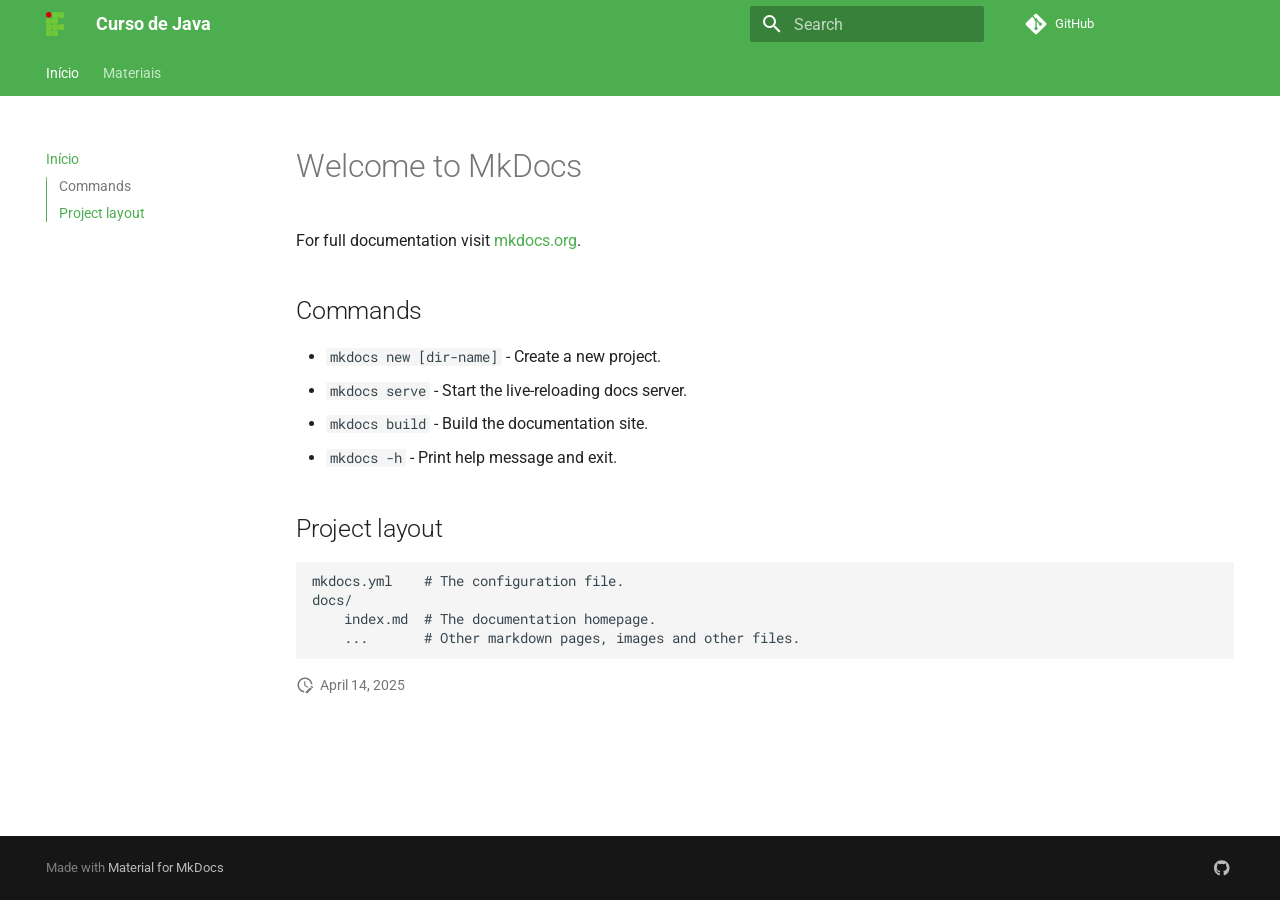
==== index.html @ 20ee9473 "Deployed bd4372f with MkDocs version: 1.6.1" ====
<!doctype html>
<html lang="en" class="no-js">
  <head>
    
      <meta charset="utf-8">
      <meta name="viewport" content="width=device-width,initial-scale=1">
      
        <meta name="description" content="Site da disciplina">
      
      
      
        <link rel="canonical" href="https://lrlucena.github.io/aulas-java/">
      
      
      
      
      <link rel="icon" href="assets/images/favicon.png">
      <meta name="generator" content="mkdocs-1.6.1, mkdocs-material-9.6.11">
    
    
      
        <title>Curso de Java</title>
      
    
    
      <link rel="stylesheet" href="assets/stylesheets/main.4af4bdda.min.css">
      
        
        <link rel="stylesheet" href="assets/stylesheets/palette.06af60db.min.css">
      
      


    
    
      
    
    
      
        
        
        <link rel="preconnect" href="https://fonts.gstatic.com" crossorigin>
        <link rel="stylesheet" href="https://fonts.googleapis.com/css?family=Roboto:300,300i,400,400i,700,700i%7CRoboto+Mono:400,400i,700,700i&display=fallback">
        <style>:root{--md-text-font:"Roboto";--md-code-font:"Roboto Mono"}</style>
      
    
    
      <link rel="stylesheet" href="stylesheets/extra.css">
    
    <script>__md_scope=new URL(".",location),__md_hash=e=>[...e].reduce(((e,_)=>(e<<5)-e+_.charCodeAt(0)),0),__md_get=(e,_=localStorage,t=__md_scope)=>JSON.parse(_.getItem(t.pathname+"."+e)),__md_set=(e,_,t=localStorage,a=__md_scope)=>{try{t.setItem(a.pathname+"."+e,JSON.stringify(_))}catch(e){}}</script>
    
      

    
    
    
  </head>
  
  
    
    
    
    
    
    <body dir="ltr" data-md-color-scheme="default" data-md-color-primary="green" data-md-color-accent="yellow">
  
    
    <input class="md-toggle" data-md-toggle="drawer" type="checkbox" id="__drawer" autocomplete="off">
    <input class="md-toggle" data-md-toggle="search" type="checkbox" id="__search" autocomplete="off">
    <label class="md-overlay" for="__drawer"></label>
    <div data-md-component="skip">
      
        
        <a href="#welcome-to-mkdocs" class="md-skip">
          Skip to content
        </a>
      
    </div>
    <div data-md-component="announce">
      
    </div>
    
    
      

<header class="md-header" data-md-component="header">
  <nav class="md-header__inner md-grid" aria-label="Header">
    <a href="." title="Curso de Java" class="md-header__button md-logo" aria-label="Curso de Java" data-md-component="logo">
      
  <img src="assets/images/logo-ifrn.png" alt="logo">

    </a>
    <label class="md-header__button md-icon" for="__drawer">
      
      <svg xmlns="http://www.w3.org/2000/svg" viewBox="0 0 24 24"><path d="M3 6h18v2H3zm0 5h18v2H3zm0 5h18v2H3z"/></svg>
    </label>
    <div class="md-header__title" data-md-component="header-title">
      <div class="md-header__ellipsis">
        <div class="md-header__topic">
          <span class="md-ellipsis">
            Curso de Java
          </span>
        </div>
        <div class="md-header__topic" data-md-component="header-topic">
          <span class="md-ellipsis">
            
              Início
            
          </span>
        </div>
      </div>
    </div>
    
      
    
    
    
    
      
      
        <label class="md-header__button md-icon" for="__search">
          
          <svg xmlns="http://www.w3.org/2000/svg" viewBox="0 0 24 24"><path d="M9.5 3A6.5 6.5 0 0 1 16 9.5c0 1.61-.59 3.09-1.56 4.23l.27.27h.79l5 5-1.5 1.5-5-5v-.79l-.27-.27A6.52 6.52 0 0 1 9.5 16 6.5 6.5 0 0 1 3 9.5 6.5 6.5 0 0 1 9.5 3m0 2C7 5 5 7 5 9.5S7 14 9.5 14 14 12 14 9.5 12 5 9.5 5"/></svg>
        </label>
        <div class="md-search" data-md-component="search" role="dialog">
  <label class="md-search__overlay" for="__search"></label>
  <div class="md-search__inner" role="search">
    <form class="md-search__form" name="search">
      <input type="text" class="md-search__input" name="query" aria-label="Search" placeholder="Search" autocapitalize="off" autocorrect="off" autocomplete="off" spellcheck="false" data-md-component="search-query" required>
      <label class="md-search__icon md-icon" for="__search">
        
        <svg xmlns="http://www.w3.org/2000/svg" viewBox="0 0 24 24"><path d="M9.5 3A6.5 6.5 0 0 1 16 9.5c0 1.61-.59 3.09-1.56 4.23l.27.27h.79l5 5-1.5 1.5-5-5v-.79l-.27-.27A6.52 6.52 0 0 1 9.5 16 6.5 6.5 0 0 1 3 9.5 6.5 6.5 0 0 1 9.5 3m0 2C7 5 5 7 5 9.5S7 14 9.5 14 14 12 14 9.5 12 5 9.5 5"/></svg>
        
        <svg xmlns="http://www.w3.org/2000/svg" viewBox="0 0 24 24"><path d="M20 11v2H8l5.5 5.5-1.42 1.42L4.16 12l7.92-7.92L13.5 5.5 8 11z"/></svg>
      </label>
      <nav class="md-search__options" aria-label="Search">
        
        <button type="reset" class="md-search__icon md-icon" title="Clear" aria-label="Clear" tabindex="-1">
          
          <svg xmlns="http://www.w3.org/2000/svg" viewBox="0 0 24 24"><path d="M19 6.41 17.59 5 12 10.59 6.41 5 5 6.41 10.59 12 5 17.59 6.41 19 12 13.41 17.59 19 19 17.59 13.41 12z"/></svg>
        </button>
      </nav>
      
    </form>
    <div class="md-search__output">
      <div class="md-search__scrollwrap" tabindex="0" data-md-scrollfix>
        <div class="md-search-result" data-md-component="search-result">
          <div class="md-search-result__meta">
            Initializing search
          </div>
          <ol class="md-search-result__list" role="presentation"></ol>
        </div>
      </div>
    </div>
  </div>
</div>
      
    
    
      <div class="md-header__source">
        <a href="https://github.com/lrlucena/aulas-java" title="Go to repository" class="md-source" data-md-component="source">
  <div class="md-source__icon md-icon">
    
    <svg xmlns="http://www.w3.org/2000/svg" viewBox="0 0 448 512"><!--! Font Awesome Free 6.7.2 by @fontawesome - https://fontawesome.com License - https://fontawesome.com/license/free (Icons: CC BY 4.0, Fonts: SIL OFL 1.1, Code: MIT License) Copyright 2024 Fonticons, Inc.--><path d="M439.55 236.05 244 40.45a28.87 28.87 0 0 0-40.81 0l-40.66 40.63 51.52 51.52c27.06-9.14 52.68 16.77 43.39 43.68l49.66 49.66c34.23-11.8 61.18 31 35.47 56.69-26.49 26.49-70.21-2.87-56-37.34L240.22 199v121.85c25.3 12.54 22.26 41.85 9.08 55a34.34 34.34 0 0 1-48.55 0c-17.57-17.6-11.07-46.91 11.25-56v-123c-20.8-8.51-24.6-30.74-18.64-45L142.57 101 8.45 235.14a28.86 28.86 0 0 0 0 40.81l195.61 195.6a28.86 28.86 0 0 0 40.8 0l194.69-194.69a28.86 28.86 0 0 0 0-40.81"/></svg>
  </div>
  <div class="md-source__repository">
    GitHub
  </div>
</a>
      </div>
    
  </nav>
  
</header>
    
    <div class="md-container" data-md-component="container">
      
      
        
          
            
<nav class="md-tabs" aria-label="Tabs" data-md-component="tabs">
  <div class="md-grid">
    <ul class="md-tabs__list">
      
        
  
  
  
    
  
  
    <li class="md-tabs__item md-tabs__item--active">
      <a href="." class="md-tabs__link">
        
  
  
    
  
  Início

      </a>
    </li>
  

      
        
  
  
  
  
    
    
      <li class="md-tabs__item">
        <a href="materiais/aulas.md" class="md-tabs__link">
          
  
  
    
  
  Materiais

        </a>
      </li>
    
  

      
    </ul>
  </div>
</nav>
          
        
      
      <main class="md-main" data-md-component="main">
        <div class="md-main__inner md-grid">
          
            
              
              <div class="md-sidebar md-sidebar--primary" data-md-component="sidebar" data-md-type="navigation" >
                <div class="md-sidebar__scrollwrap">
                  <div class="md-sidebar__inner">
                    


  


  

<nav class="md-nav md-nav--primary md-nav--lifted md-nav--integrated" aria-label="Navigation" data-md-level="0">
  <label class="md-nav__title" for="__drawer">
    <a href="." title="Curso de Java" class="md-nav__button md-logo" aria-label="Curso de Java" data-md-component="logo">
      
  <img src="assets/images/logo-ifrn.png" alt="logo">

    </a>
    Curso de Java
  </label>
  
    <div class="md-nav__source">
      <a href="https://github.com/lrlucena/aulas-java" title="Go to repository" class="md-source" data-md-component="source">
  <div class="md-source__icon md-icon">
    
    <svg xmlns="http://www.w3.org/2000/svg" viewBox="0 0 448 512"><!--! Font Awesome Free 6.7.2 by @fontawesome - https://fontawesome.com License - https://fontawesome.com/license/free (Icons: CC BY 4.0, Fonts: SIL OFL 1.1, Code: MIT License) Copyright 2024 Fonticons, Inc.--><path d="M439.55 236.05 244 40.45a28.87 28.87 0 0 0-40.81 0l-40.66 40.63 51.52 51.52c27.06-9.14 52.68 16.77 43.39 43.68l49.66 49.66c34.23-11.8 61.18 31 35.47 56.69-26.49 26.49-70.21-2.87-56-37.34L240.22 199v121.85c25.3 12.54 22.26 41.85 9.08 55a34.34 34.34 0 0 1-48.55 0c-17.57-17.6-11.07-46.91 11.25-56v-123c-20.8-8.51-24.6-30.74-18.64-45L142.57 101 8.45 235.14a28.86 28.86 0 0 0 0 40.81l195.61 195.6a28.86 28.86 0 0 0 40.8 0l194.69-194.69a28.86 28.86 0 0 0 0-40.81"/></svg>
  </div>
  <div class="md-source__repository">
    GitHub
  </div>
</a>
    </div>
  
  <ul class="md-nav__list" data-md-scrollfix>
    
      
      
  
  
    
  
  
  
    <li class="md-nav__item md-nav__item--active">
      
      <input class="md-nav__toggle md-toggle" type="checkbox" id="__toc">
      
      
        
      
      
        <label class="md-nav__link md-nav__link--active" for="__toc">
          
  
  
  <span class="md-ellipsis">
    Início
    
  </span>
  

          <span class="md-nav__icon md-icon"></span>
        </label>
      
      <a href="." class="md-nav__link md-nav__link--active">
        
  
  
  <span class="md-ellipsis">
    Início
    
  </span>
  

      </a>
      
        

<nav class="md-nav md-nav--secondary" aria-label="Table of contents">
  
  
  
    
  
  
    <label class="md-nav__title" for="__toc">
      <span class="md-nav__icon md-icon"></span>
      Table of contents
    </label>
    <ul class="md-nav__list" data-md-component="toc" data-md-scrollfix>
      
        <li class="md-nav__item">
  <a href="#commands" class="md-nav__link">
    <span class="md-ellipsis">
      Commands
    </span>
  </a>
  
</li>
      
        <li class="md-nav__item">
  <a href="#project-layout" class="md-nav__link">
    <span class="md-ellipsis">
      Project layout
    </span>
  </a>
  
</li>
      
    </ul>
  
</nav>
      
    </li>
  

    
      
      
  
  
  
  
    
    
      
        
      
        
      
    
    
    
      
      
    
    
    <li class="md-nav__item md-nav__item--nested">
      
        
        
        <input class="md-nav__toggle md-toggle " type="checkbox" id="__nav_2" >
        
          
          <label class="md-nav__link" for="__nav_2" id="__nav_2_label" tabindex="0">
            
  
  
  <span class="md-ellipsis">
    Materiais
    
  </span>
  

            <span class="md-nav__icon md-icon"></span>
          </label>
        
        <nav class="md-nav" data-md-level="1" aria-labelledby="__nav_2_label" aria-expanded="false">
          <label class="md-nav__title" for="__nav_2">
            <span class="md-nav__icon md-icon"></span>
            Materiais
          </label>
          <ul class="md-nav__list" data-md-scrollfix>
            
              
                
  
  
  
  
    <li class="md-nav__item">
      <a href="materiais/aulas.md" class="md-nav__link">
        
  
  
  <span class="md-ellipsis">
    Aulas
    
  </span>
  

      </a>
    </li>
  

              
            
              
                
  
  
  
  
    <li class="md-nav__item">
      <a href="materiais/exercicios.md" class="md-nav__link">
        
  
  
  <span class="md-ellipsis">
    Exercícios
    
  </span>
  

      </a>
    </li>
  

              
            
          </ul>
        </nav>
      
    </li>
  

    
  </ul>
</nav>
                  </div>
                </div>
              </div>
            
            
          
          
            <div class="md-content" data-md-component="content">
              <article class="md-content__inner md-typeset">
                
                  


  
  


<h1 id="welcome-to-mkdocs">Welcome to MkDocs<a class="headerlink" href="#welcome-to-mkdocs" title="Permanent link">&para;</a></h1>
<p>For full documentation visit <a href="https://www.mkdocs.org">mkdocs.org</a>.</p>
<h2 id="commands">Commands<a class="headerlink" href="#commands" title="Permanent link">&para;</a></h2>
<ul>
<li><code>mkdocs new [dir-name]</code> - Create a new project.</li>
<li><code>mkdocs serve</code> - Start the live-reloading docs server.</li>
<li><code>mkdocs build</code> - Build the documentation site.</li>
<li><code>mkdocs -h</code> - Print help message and exit.</li>
</ul>
<h2 id="project-layout">Project layout<a class="headerlink" href="#project-layout" title="Permanent link">&para;</a></h2>
<div class="highlight"><pre><span></span><code>mkdocs.yml    # The configuration file.
docs/
    index.md  # The documentation homepage.
    ...       # Other markdown pages, images and other files.
</code></pre></div>







  
    
  
  


  <aside class="md-source-file">
    
      
  <span class="md-source-file__fact">
    <span class="md-icon" title="Last update">
      <svg xmlns="http://www.w3.org/2000/svg" viewBox="0 0 24 24"><path d="M21 13.1c-.1 0-.3.1-.4.2l-1 1 2.1 2.1 1-1c.2-.2.2-.6 0-.8l-1.3-1.3c-.1-.1-.2-.2-.4-.2m-1.9 1.8-6.1 6V23h2.1l6.1-6.1zM12.5 7v5.2l4 2.4-1 1L11 13V7zM11 21.9c-5.1-.5-9-4.8-9-9.9C2 6.5 6.5 2 12 2c5.3 0 9.6 4.1 10 9.3-.3-.1-.6-.2-1-.2s-.7.1-1 .2C19.6 7.2 16.2 4 12 4c-4.4 0-8 3.6-8 8 0 4.1 3.1 7.5 7.1 7.9l-.1.2z"/></svg>
    </span>
    <span class="git-revision-date-localized-plugin git-revision-date-localized-plugin-date" title="April 14, 2025 14:37:29">April 14, 2025</span>
  </span>

    
    
    
    
  </aside>





                
              </article>
            </div>
          
          
<script>var target=document.getElementById(location.hash.slice(1));target&&target.name&&(target.checked=target.name.startsWith("__tabbed_"))</script>
        </div>
        
          <button type="button" class="md-top md-icon" data-md-component="top" hidden>
  
  <svg xmlns="http://www.w3.org/2000/svg" viewBox="0 0 24 24"><path d="M13 20h-2V8l-5.5 5.5-1.42-1.42L12 4.16l7.92 7.92-1.42 1.42L13 8z"/></svg>
  Back to top
</button>
        
      </main>
      
        <footer class="md-footer">
  
  <div class="md-footer-meta md-typeset">
    <div class="md-footer-meta__inner md-grid">
      <div class="md-copyright">
  
  
    Made with
    <a href="https://squidfunk.github.io/mkdocs-material/" target="_blank" rel="noopener">
      Material for MkDocs
    </a>
  
</div>
      
        <div class="md-social">
  
    
    
    
    
      
      
    
    <a href="https://github.com/ifrn" target="_blank" rel="noopener" title="github.com" class="md-social__link">
      <svg xmlns="http://www.w3.org/2000/svg" viewBox="0 0 496 512"><!--! Font Awesome Free 6.7.2 by @fontawesome - https://fontawesome.com License - https://fontawesome.com/license/free (Icons: CC BY 4.0, Fonts: SIL OFL 1.1, Code: MIT License) Copyright 2024 Fonticons, Inc.--><path d="M165.9 397.4c0 2-2.3 3.6-5.2 3.6-3.3.3-5.6-1.3-5.6-3.6 0-2 2.3-3.6 5.2-3.6 3-.3 5.6 1.3 5.6 3.6m-31.1-4.5c-.7 2 1.3 4.3 4.3 4.9 2.6 1 5.6 0 6.2-2s-1.3-4.3-4.3-5.2c-2.6-.7-5.5.3-6.2 2.3m44.2-1.7c-2.9.7-4.9 2.6-4.6 4.9.3 2 2.9 3.3 5.9 2.6 2.9-.7 4.9-2.6 4.6-4.6-.3-1.9-3-3.2-5.9-2.9M244.8 8C106.1 8 0 113.3 0 252c0 110.9 69.8 205.8 169.5 239.2 12.8 2.3 17.3-5.6 17.3-12.1 0-6.2-.3-40.4-.3-61.4 0 0-70 15-84.7-29.8 0 0-11.4-29.1-27.8-36.6 0 0-22.9-15.7 1.6-15.4 0 0 24.9 2 38.6 25.8 21.9 38.6 58.6 27.5 72.9 20.9 2.3-16 8.8-27.1 16-33.7-55.9-6.2-112.3-14.3-112.3-110.5 0-27.5 7.6-41.3 23.6-58.9-2.6-6.5-11.1-33.3 2.6-67.9 20.9-6.5 69 27 69 27 20-5.6 41.5-8.5 62.8-8.5s42.8 2.9 62.8 8.5c0 0 48.1-33.6 69-27 13.7 34.7 5.2 61.4 2.6 67.9 16 17.7 25.8 31.5 25.8 58.9 0 96.5-58.9 104.2-114.8 110.5 9.2 7.9 17 22.9 17 46.4 0 33.7-.3 75.4-.3 83.6 0 6.5 4.6 14.4 17.3 12.1C428.2 457.8 496 362.9 496 252 496 113.3 383.5 8 244.8 8M97.2 352.9c-1.3 1-1 3.3.7 5.2 1.6 1.6 3.9 2.3 5.2 1 1.3-1 1-3.3-.7-5.2-1.6-1.6-3.9-2.3-5.2-1m-10.8-8.1c-.7 1.3.3 2.9 2.3 3.9 1.6 1 3.6.7 4.3-.7.7-1.3-.3-2.9-2.3-3.9-2-.6-3.6-.3-4.3.7m32.4 35.6c-1.6 1.3-1 4.3 1.3 6.2 2.3 2.3 5.2 2.6 6.5 1 1.3-1.3.7-4.3-1.3-6.2-2.2-2.3-5.2-2.6-6.5-1m-11.4-14.7c-1.6 1-1.6 3.6 0 5.9s4.3 3.3 5.6 2.3c1.6-1.3 1.6-3.9 0-6.2-1.4-2.3-4-3.3-5.6-2"/></svg>
    </a>
  
</div>
      
    </div>
  </div>
</footer>
      
    </div>
    <div class="md-dialog" data-md-component="dialog">
      <div class="md-dialog__inner md-typeset"></div>
    </div>
    
    
    
      
      <script id="__config" type="application/json">{"base": ".", "features": ["navigation.tabs", "navigation.indexes", "toc.integrate", "navigation.top"], "search": "assets/javascripts/workers/search.f8cc74c7.min.js", "tags": null, "translations": {"clipboard.copied": "Copied to clipboard", "clipboard.copy": "Copy to clipboard", "search.result.more.one": "1 more on this page", "search.result.more.other": "# more on this page", "search.result.none": "No matching documents", "search.result.one": "1 matching document", "search.result.other": "# matching documents", "search.result.placeholder": "Type to start searching", "search.result.term.missing": "Missing", "select.version": "Select version"}, "version": null}</script>
    
    
      <script src="assets/javascripts/bundle.c8b220af.min.js"></script>
      
    
  </body>
</html>
---- assets/stylesheets/main.4af4bdda.min.css ----
@charset "UTF-8";html{-webkit-text-size-adjust:none;-moz-text-size-adjust:none;text-size-adjust:none;box-sizing:border-box}*,:after,:before{box-sizing:inherit}@media (prefers-reduced-motion){*,:after,:before{transition:none!important}}body{margin:0}a,button,input,label{-webkit-tap-highlight-color:transparent}a{color:inherit;text-decoration:none}hr{border:0;box-sizing:initial;display:block;height:.05rem;overflow:visible;padding:0}small{font-size:80%}sub,sup{line-height:1em}img{border-style:none}table{border-collapse:initial;border-spacing:0}td,th{font-weight:400;vertical-align:top}button{background:#0000;border:0;font-family:inherit;font-size:inherit;margin:0;padding:0}input{border:0;outline:none}:root{--md-primary-fg-color:#4051b5;--md-primary-fg-color--light:#5d6cc0;--md-primary-fg-color--dark:#303fa1;--md-primary-bg-color:#fff;--md-primary-bg-color--light:#ffffffb3;--md-accent-fg-color:#526cfe;--md-accent-fg-color--transparent:#526cfe1a;--md-accent-bg-color:#fff;--md-accent-bg-color--light:#ffffffb3}[data-md-color-scheme=default]{color-scheme:light}[data-md-color-scheme=default] img[src$="#gh-dark-mode-only"],[data-md-color-scheme=default] img[src$="#only-dark"]{display:none}:root,[data-md-color-scheme=default]{--md-hue:225deg;--md-default-fg-color:#000000de;--md-default-fg-color--light:#0000008a;--md-default-fg-color--lighter:#00000052;--md-default-fg-color--lightest:#00000012;--md-default-bg-color:#fff;--md-default-bg-color--light:#ffffffb3;--md-default-bg-color--lighter:#ffffff4d;--md-default-bg-color--lightest:#ffffff1f;--md-code-fg-color:#36464e;--md-code-bg-color:#f5f5f5;--md-code-hl-color:#4287ff;--md-code-hl-color--light:#4287ff1a;--md-code-hl-number-color:#d52a2a;--md-code-hl-special-color:#db1457;--md-code-hl-function-color:#a846b9;--md-code-hl-constant-color:#6e59d9;--md-code-hl-keyword-color:#3f6ec6;--md-code-hl-string-color:#1c7d4d;--md-code-hl-name-color:var(--md-code-fg-color);--md-code-hl-operator-color:var(--md-default-fg-color--light);--md-code-hl-punctuation-color:var(--md-default-fg-color--light);--md-code-hl-comment-color:var(--md-default-fg-color--light);--md-code-hl-generic-color:var(--md-default-fg-color--light);--md-code-hl-variable-color:var(--md-default-fg-color--light);--md-typeset-color:var(--md-default-fg-color);--md-typeset-a-color:var(--md-primary-fg-color);--md-typeset-del-color:#f5503d26;--md-typeset-ins-color:#0bd57026;--md-typeset-kbd-color:#fafafa;--md-typeset-kbd-accent-color:#fff;--md-typeset-kbd-border-color:#b8b8b8;--md-typeset-mark-color:#ffff0080;--md-typeset-table-color:#0000001f;--md-typeset-table-color--light:rgba(0,0,0,.035);--md-admonition-fg-color:var(--md-default-fg-color);--md-admonition-bg-color:var(--md-default-bg-color);--md-warning-fg-color:#000000de;--md-warning-bg-color:#ff9;--md-footer-fg-color:#fff;--md-footer-fg-color--light:#ffffffb3;--md-footer-fg-color--lighter:#ffffff73;--md-footer-bg-color:#000000de;--md-footer-bg-color--dark:#00000052;--md-shadow-z1:0 0.2rem 0.5rem #0000000d,0 0 0.05rem #0000001a;--md-shadow-z2:0 0.2rem 0.5rem #0000001a,0 0 0.05rem #00000040;--md-shadow-z3:0 0.2rem 0.5rem #0003,0 0 0.05rem #00000059}.md-icon svg{fill:currentcolor;display:block;height:1.2rem;width:1.2rem}body{-webkit-font-smoothing:antialiased;-moz-osx-font-smoothing:grayscale;--md-text-font-family:var(--md-text-font,_),-apple-system,BlinkMacSystemFont,Helvetica,Arial,sans-serif;--md-code-font-family:var(--md-code-font,_),SFMono-Regular,Consolas,Menlo,monospace}aside,body,input{font-feature-settings:"kern","liga";color:var(--md-typeset-color);font-family:var(--md-text-font-family)}code,kbd,pre{font-feature-settings:"kern";font-family:var(--md-code-font-family)}:root{--md-typeset-table-sort-icon:url('data:image/svg+xml;charset=utf-8,<svg xmlns="http://www.w3.org/2000/svg" viewBox="0 0 24 24"><path d="m18 21-4-4h3V7h-3l4-4 4 4h-3v10h3M2 19v-2h10v2M2 13v-2h7v2M2 7V5h4v2z"/></svg>');--md-typeset-table-sort-icon--asc:url('data:image/svg+xml;charset=utf-8,<svg xmlns="http://www.w3.org/2000/svg" viewBox="0 0 24 24"><path d="M19 17h3l-4 4-4-4h3V3h2M2 17h10v2H2M6 5v2H2V5m0 6h7v2H2z"/></svg>');--md-typeset-table-sort-icon--desc:url('data:image/svg+xml;charset=utf-8,<svg xmlns="http://www.w3.org/2000/svg" viewBox="0 0 24 24"><path d="M19 7h3l-4-4-4 4h3v14h2M2 17h10v2H2M6 5v2H2V5m0 6h7v2H2z"/></svg>')}.md-typeset{-webkit-print-color-adjust:exact;color-adjust:exact;font-size:.8rem;line-height:1.6;overflow-wrap:break-word}@media print{.md-typeset{font-size:.68rem}}.md-typeset blockquote,.md-typeset dl,.md-typeset figure,.md-typeset ol,.md-typeset pre,.md-typeset ul{margin-bottom:1em;margin-top:1em}.md-typeset h1{color:var(--md-default-fg-color--light);font-size:2em;line-height:1.3;margin:0 0 1.25em}.md-typeset h1,.md-typeset h2{font-weight:300;letter-spacing:-.01em}.md-typeset h2{font-size:1.5625em;line-height:1.4;margin:1.6em 0 .64em}.md-typeset h3{font-size:1.25em;font-weight:400;letter-spacing:-.01em;line-height:1.5;margin:1.6em 0 .8em}.md-typeset h2+h3{margin-top:.8em}.md-typeset h4{font-weight:700;letter-spacing:-.01em;margin:1em 0}.md-typeset h5,.md-typeset h6{color:var(--md-default-fg-color--light);font-size:.8em;font-weight:700;letter-spacing:-.01em;margin:1.25em 0}.md-typeset h5{text-transform:uppercase}.md-typeset h5 code{text-transform:none}.md-typeset hr{border-bottom:.05rem solid var(--md-default-fg-color--lightest);display:flow-root;margin:1.5em 0}.md-typeset a{color:var(--md-typeset-a-color);word-break:break-word}.md-typeset a,.md-typeset a:before{transition:color 125ms}.md-typeset a:focus,.md-typeset a:hover{color:var(--md-accent-fg-color)}.md-typeset a:focus code,.md-typeset a:hover code{background-color:var(--md-accent-fg-color--transparent)}.md-typeset a code{color:currentcolor;transition:background-color 125ms}.md-typeset a.focus-visible{outline-color:var(--md-accent-fg-color);outline-offset:.2rem}.md-typeset code,.md-typeset kbd,.md-typeset pre{color:var(--md-code-fg-color);direction:ltr;font-variant-ligatures:none}@media print{.md-typeset code,.md-typeset kbd,.md-typeset pre{white-space:pre-wrap}}.md-typeset code{background-color:var(--md-code-bg-color);border-radius:.1rem;-webkit-box-decoration-break:clone;box-decoration-break:clone;font-size:.85em;padding:0 .2941176471em;word-break:break-word}.md-typeset code:not(.focus-visible){-webkit-tap-highlight-color:transparent;outline:none}.md-typeset pre{display:flow-root;line-height:1.4;position:relative}.md-typeset pre>code{-webkit-box-decoration-break:slice;box-decoration-break:slice;box-shadow:none;display:block;margin:0;outline-color:var(--md-accent-fg-color);overflow:auto;padding:.7720588235em 1.1764705882em;scrollbar-color:var(--md-default-fg-color--lighter) #0000;scrollbar-width:thin;touch-action:auto;word-break:normal}.md-typeset pre>code:hover{scrollbar-color:var(--md-accent-fg-color) #0000}.md-typeset pre>code::-webkit-scrollbar{height:.2rem;width:.2rem}.md-typeset pre>code::-webkit-scrollbar-thumb{background-color:var(--md-default-fg-color--lighter)}.md-typeset pre>code::-webkit-scrollbar-thumb:hover{background-color:var(--md-accent-fg-color)}.md-typeset kbd{background-color:var(--md-typeset-kbd-color);border-radius:.1rem;box-shadow:0 .1rem 0 .05rem var(--md-typeset-kbd-border-color),0 .1rem 0 var(--md-typeset-kbd-border-color),0 -.1rem .2rem var(--md-typeset-kbd-accent-color) inset;color:var(--md-default-fg-color);display:inline-block;font-size:.75em;padding:0 .6666666667em;vertical-align:text-top;word-break:break-word}.md-typeset mark{background-color:var(--md-typeset-mark-color);-webkit-box-decoration-break:clone;box-decoration-break:clone;color:inherit;word-break:break-word}.md-typeset abbr{border-bottom:.05rem dotted var(--md-default-fg-color--light);cursor:help;text-decoration:none}.md-typeset small{opacity:.75}[dir=ltr] .md-typeset sub,[dir=ltr] .md-typeset sup{margin-left:.078125em}[dir=rtl] .md-typeset sub,[dir=rtl] .md-typeset sup{margin-right:.078125em}[dir=ltr] .md-typeset blockquote{padding-left:.6rem}[dir=rtl] .md-typeset blockquote{padding-right:.6rem}[dir=ltr] .md-typeset blockquote{border-left:.2rem solid var(--md-default-fg-color--lighter)}[dir=rtl] .md-typeset blockquote{border-right:.2rem solid var(--md-default-fg-color--lighter)}.md-typeset blockquote{color:var(--md-default-fg-color--light);margin-left:0;margin-right:0}.md-typeset ul{list-style-type:disc}.md-typeset ul[type]{list-style-type:revert-layer}[dir=ltr] .md-typeset ol,[dir=ltr] .md-typeset ul{margin-left:.625em}[dir=rtl] .md-typeset ol,[dir=rtl] .md-typeset ul{margin-right:.625em}.md-typeset ol,.md-typeset ul{padding:0}.md-typeset ol:not([hidden]),.md-typeset ul:not([hidden]){display:flow-root}.md-typeset ol ol,.md-typeset ul ol{list-style-type:lower-alpha}.md-typeset ol ol ol,.md-typeset ul ol ol{list-style-type:lower-roman}.md-typeset ol ol ol ol,.md-typeset ul ol ol ol{list-style-type:upper-alpha}.md-typeset ol ol ol ol ol,.md-typeset ul ol ol ol ol{list-style-type:upper-roman}.md-typeset ol[type],.md-typeset ul[type]{list-style-type:revert-layer}[dir=ltr] .md-typeset ol li,[dir=ltr] .md-typeset ul li{margin-left:1.25em}[dir=rtl] .md-typeset ol li,[dir=rtl] .md-typeset ul li{margin-right:1.25em}.md-typeset ol li,.md-typeset ul li{margin-bottom:.5em}.md-typeset ol li blockquote,.md-typeset ol li p,.md-typeset ul li blockquote,.md-typeset ul li p{margin:.5em 0}.md-typeset ol li:last-child,.md-typeset ul li:last-child{margin-bottom:0}[dir=ltr] .md-typeset ol li ol,[dir=ltr] .md-typeset ol li ul,[dir=ltr] .md-typeset ul li ol,[dir=ltr] .md-typeset ul li ul{margin-left:.625em}[dir=rtl] .md-typeset ol li ol,[dir=rtl] .md-typeset ol li ul,[dir=rtl] .md-typeset ul li ol,[dir=rtl] .md-typeset ul li ul{margin-right:.625em}.md-typeset ol li ol,.md-typeset ol li ul,.md-typeset ul li ol,.md-typeset ul li ul{margin-bottom:.5em;margin-top:.5em}[dir=ltr] .md-typeset dd{margin-left:1.875em}[dir=rtl] .md-typeset dd{margin-right:1.875em}.md-typeset dd{margin-bottom:1.5em;margin-top:1em}.md-typeset img,.md-typeset svg,.md-typeset video{height:auto;max-width:100%}.md-typeset img[align=left]{margin:1em 1em 1em 0}.md-typeset img[align=right]{margin:1em 0 1em 1em}.md-typeset img[align]:only-child{margin-top:0}.md-typeset figure{display:flow-root;margin:1em auto;max-width:100%;text-align:center;width:-moz-fit-content;width:fit-content}.md-typeset figure img{display:block;margin:0 auto}.md-typeset figcaption{font-style:italic;margin:1em auto;max-width:24rem}.md-typeset iframe{max-width:100%}.md-typeset table:not([class]){background-color:var(--md-default-bg-color);border:.05rem solid var(--md-typeset-table-color);border-radius:.1rem;display:inline-block;font-size:.64rem;max-width:100%;overflow:auto;touch-action:auto}@media print{.md-typeset table:not([class]){display:table}}.md-typeset table:not([class])+*{margin-top:1.5em}.md-typeset table:not([class]) td>:first-child,.md-typeset table:not([class]) th>:first-child{margin-top:0}.md-typeset table:not([class]) td>:last-child,.md-typeset table:not([class]) th>:last-child{margin-bottom:0}.md-typeset table:not([class]) td:not([align]),.md-typeset table:not([class]) th:not([align]){text-align:left}[dir=rtl] .md-typeset table:not([class]) td:not([align]),[dir=rtl] .md-typeset table:not([class]) th:not([align]){text-align:right}.md-typeset table:not([class]) th{font-weight:700;min-width:5rem;padding:.9375em 1.25em;vertical-align:top}.md-typeset table:not([class]) td{border-top:.05rem solid var(--md-typeset-table-color);padding:.9375em 1.25em;vertical-align:top}.md-typeset table:not([class]) tbody tr{transition:background-color 125ms}.md-typeset table:not([class]) tbody tr:hover{background-color:var(--md-typeset-table-color--light);box-shadow:0 .05rem 0 var(--md-default-bg-color) inset}.md-typeset table:not([class]) a{word-break:normal}.md-typeset table th[role=columnheader]{cursor:pointer}[dir=ltr] .md-typeset table th[role=columnheader]:after{margin-left:.5em}[dir=rtl] .md-typeset table th[role=columnheader]:after{margin-right:.5em}.md-typeset table th[role=columnheader]:after{content:"";display:inline-block;height:1.2em;-webkit-mask-image:var(--md-typeset-table-sort-icon);mask-image:var(--md-typeset-table-sort-icon);-webkit-mask-repeat:no-repeat;mask-repeat:no-repeat;-webkit-mask-size:contain;mask-size:contain;transition:background-color 125ms;vertical-align:text-bottom;width:1.2em}.md-typeset table th[role=columnheader]:hover:after{background-color:var(--md-default-fg-color--lighter)}.md-typeset table th[role=columnheader][aria-sort=ascending]:after{background-color:var(--md-default-fg-color--light);-webkit-mask-image:var(--md-typeset-table-sort-icon--asc);mask-image:var(--md-typeset-table-sort-icon--asc)}.md-typeset table th[role=columnheader][aria-sort=descending]:after{background-color:var(--md-default-fg-color--light);-webkit-mask-image:var(--md-typeset-table-sort-icon--desc);mask-image:var(--md-typeset-table-sort-icon--desc)}.md-typeset__scrollwrap{margin:1em -.8rem;overflow-x:auto;touch-action:auto}.md-typeset__table{display:inline-block;margin-bottom:.5em;padding:0 .8rem}@media print{.md-typeset__table{display:block}}html .md-typeset__table table{display:table;margin:0;overflow:hidden;width:100%}@media screen and (max-width:44.984375em){.md-content__inner>pre{margin:1em -.8rem}.md-content__inner>pre code{border-radius:0}}.md-typeset .md-author{border-radius:100%;display:block;flex-shrink:0;height:1.6rem;overflow:hidden;position:relative;transition:color 125ms,transform 125ms;width:1.6rem}.md-typeset .md-author img{display:block}.md-typeset .md-author--more{background:var(--md-default-fg-color--lightest);color:var(--md-default-fg-color--lighter);font-size:.6rem;font-weight:700;line-height:1.6rem;text-align:center}.md-typeset .md-author--long{height:2.4rem;width:2.4rem}.md-typeset a.md-author{transform:scale(1)}.md-typeset a.md-author img{border-radius:100%;filter:grayscale(100%) opacity(75%);transition:filter 125ms}.md-typeset a.md-author:focus,.md-typeset a.md-author:hover{transform:scale(1.1);z-index:1}.md-typeset a.md-author:focus img,.md-typeset a.md-author:hover img{filter:grayscale(0)}.md-banner{background-color:var(--md-footer-bg-color);color:var(--md-footer-fg-color);overflow:auto}@media print{.md-banner{display:none}}.md-banner--warning{background-color:var(--md-warning-bg-color);color:var(--md-warning-fg-color)}.md-banner__inner{font-size:.7rem;margin:.6rem auto;padding:0 .8rem}[dir=ltr] .md-banner__button{float:right}[dir=rtl] .md-banner__button{float:left}.md-banner__button{color:inherit;cursor:pointer;transition:opacity .25s}.no-js .md-banner__button{display:none}.md-banner__button:hover{opacity:.7}html{font-size:125%;height:100%;overflow-x:hidden}@media screen and (min-width:100em){html{font-size:137.5%}}@media screen and (min-width:125em){html{font-size:150%}}body{background-color:var(--md-default-bg-color);display:flex;flex-direction:column;font-size:.5rem;min-height:100%;position:relative;width:100%}@media print{body{display:block}}@media screen and (max-width:59.984375em){body[data-md-scrolllock]{position:fixed}}.md-grid{margin-left:auto;margin-right:auto;max-width:61rem}.md-container{display:flex;flex-direction:column;flex-grow:1}@media print{.md-container{display:block}}.md-main{flex-grow:1}.md-main__inner{display:flex;height:100%;margin-top:1.5rem}.md-ellipsis{overflow:hidden;text-overflow:ellipsis}.md-toggle{display:none}.md-option{height:0;opacity:0;position:absolute;width:0}.md-option:checked+label:not([hidden]){display:block}.md-option.focus-visible+label{outline-color:var(--md-accent-fg-color);outline-style:auto}.md-skip{background-color:var(--md-default-fg-color);border-radius:.1rem;color:var(--md-default-bg-color);font-size:.64rem;margin:.5rem;opacity:0;outline-color:var(--md-accent-fg-color);padding:.3rem .5rem;position:fixed;transform:translateY(.4rem);z-index:-1}.md-skip:focus{opacity:1;transform:translateY(0);transition:transform .25s cubic-bezier(.4,0,.2,1),opacity 175ms 75ms;z-index:10}@page{margin:25mm}:root{--md-clipboard-icon:url('data:image/svg+xml;charset=utf-8,<svg xmlns="http://www.w3.org/2000/svg" viewBox="0 0 24 24"><path d="M19 21H8V7h11m0-2H8a2 2 0 0 0-2 2v14a2 2 0 0 0 2 2h11a2 2 0 0 0 2-2V7a2 2 0 0 0-2-2m-3-4H4a2 2 0 0 0-2 2v14h2V3h12z"/></svg>')}.md-clipboard{border-radius:.1rem;color:var(--md-default-fg-color--lightest);cursor:pointer;height:1.5em;outline-color:var(--md-accent-fg-color);outline-offset:.1rem;position:absolute;right:.5em;top:.5em;transition:color .25s;width:1.5em;z-index:1}@media print{.md-clipboard{display:none}}.md-clipboard:not(.focus-visible){-webkit-tap-highlight-color:transparent;outline:none}:hover>.md-clipboard{color:var(--md-default-fg-color--light)}.md-clipboard:focus,.md-clipboard:hover{color:var(--md-accent-fg-color)}.md-clipboard:after{background-color:currentcolor;content:"";display:block;height:1.125em;margin:0 auto;-webkit-mask-image:var(--md-clipboard-icon);mask-image:var(--md-clipboard-icon);-webkit-mask-position:center;mask-position:center;-webkit-mask-repeat:no-repeat;mask-repeat:no-repeat;-webkit-mask-size:contain;mask-size:contain;width:1.125em}.md-clipboard--inline{cursor:pointer}.md-clipboard--inline code{transition:color .25s,background-color .25s}.md-clipboard--inline:focus code,.md-clipboard--inline:hover code{background-color:var(--md-accent-fg-color--transparent);color:var(--md-accent-fg-color)}.md-typeset .md-code__content{display:grid}@keyframes consent{0%{opacity:0;transform:translateY(100%)}to{opacity:1;transform:translateY(0)}}@keyframes overlay{0%{opacity:0}to{opacity:1}}.md-consent__overlay{animation:overlay .25s both;-webkit-backdrop-filter:blur(.1rem);backdrop-filter:blur(.1rem);background-color:#0000008a;height:100%;opacity:1;position:fixed;top:0;width:100%;z-index:5}.md-consent__inner{animation:consent .5s cubic-bezier(.1,.7,.1,1) both;background-color:var(--md-default-bg-color);border:0;border-radius:.1rem;bottom:0;box-shadow:0 0 .2rem #0000001a,0 .2rem .4rem #0003;max-height:100%;overflow:auto;padding:0;position:fixed;width:100%;z-index:5}.md-consent__form{padding:.8rem}.md-consent__settings{display:none;margin:1em 0}input:checked+.md-consent__settings{display:block}.md-consent__controls{margin-bottom:.8rem}.md-typeset .md-consent__controls .md-button{display:inline}@media screen and (max-width:44.984375em){.md-typeset .md-consent__controls .md-button{display:block;margin-top:.4rem;text-align:center;width:100%}}.md-consent label{cursor:pointer}.md-content{flex-grow:1;min-width:0}.md-content__inner{margin:0 .8rem 1.2rem;padding-top:.6rem}@media screen and (min-width:76.25em){[dir=ltr] .md-sidebar--primary:not([hidden])~.md-content>.md-content__inner{margin-left:1.2rem}[dir=ltr] .md-sidebar--secondary:not([hidden])~.md-content>.md-content__inner,[dir=rtl] .md-sidebar--primary:not([hidden])~.md-content>.md-content__inner{margin-right:1.2rem}[dir=rtl] .md-sidebar--secondary:not([hidden])~.md-content>.md-content__inner{margin-left:1.2rem}}.md-content__inner:before{content:"";display:block;height:.4rem}.md-content__inner>:last-child{margin-bottom:0}[dir=ltr] .md-content__button{float:right}[dir=rtl] .md-content__button{float:left}[dir=ltr] .md-content__button{margin-left:.4rem}[dir=rtl] .md-content__button{margin-right:.4rem}.md-content__button{margin:.4rem 0;padding:0}@media print{.md-content__button{display:none}}.md-typeset .md-content__button{color:var(--md-default-fg-color--lighter)}.md-content__button svg{display:inline;vertical-align:top}[dir=rtl] .md-content__button svg{transform:scaleX(-1)}[dir=ltr] .md-dialog{right:.8rem}[dir=rtl] .md-dialog{left:.8rem}.md-dialog{background-color:var(--md-default-fg-color);border-radius:.1rem;bottom:.8rem;box-shadow:var(--md-shadow-z3);min-width:11.1rem;opacity:0;padding:.4rem .6rem;pointer-events:none;position:fixed;transform:translateY(100%);transition:transform 0ms .4s,opacity .4s;z-index:4}@media print{.md-dialog{display:none}}.md-dialog--active{opacity:1;pointer-events:auto;transform:translateY(0);transition:transform .4s cubic-bezier(.075,.85,.175,1),opacity .4s}.md-dialog__inner{color:var(--md-default-bg-color);font-size:.7rem}.md-feedback{margin:2em 0 1em;text-align:center}.md-feedback fieldset{border:none;margin:0;padding:0}.md-feedback__title{font-weight:700;margin:1em auto}.md-feedback__inner{position:relative}.md-feedback__list{display:flex;flex-wrap:wrap;place-content:baseline center;position:relative}.md-feedback__list:hover .md-icon:not(:disabled){color:var(--md-default-fg-color--lighter)}:disabled .md-feedback__list{min-height:1.8rem}.md-feedback__icon{color:var(--md-default-fg-color--light);cursor:pointer;flex-shrink:0;margin:0 .1rem;transition:color 125ms}.md-feedback__icon:not(:disabled).md-icon:hover{color:var(--md-accent-fg-color)}.md-feedback__icon:disabled{color:var(--md-default-fg-color--lightest);pointer-events:none}.md-feedback__note{opacity:0;position:relative;transform:translateY(.4rem);transition:transform .4s cubic-bezier(.1,.7,.1,1),opacity .15s}.md-feedback__note>*{margin:0 auto;max-width:16rem}:disabled .md-feedback__note{opacity:1;transform:translateY(0)}@media print{.md-feedback{display:none}}.md-footer{background-color:var(--md-footer-bg-color);color:var(--md-footer-fg-color)}@media print{.md-footer{display:none}}.md-footer__inner{justify-content:space-between;overflow:auto;padding:.2rem}.md-footer__inner:not([hidden]){display:flex}.md-footer__link{align-items:end;display:flex;flex-grow:0.01;margin-bottom:.4rem;margin-top:1rem;max-width:100%;outline-color:var(--md-accent-fg-color);overflow:hidden;transition:opacity .25s}.md-footer__link:focus,.md-footer__link:hover{opacity:.7}[dir=rtl] .md-footer__link svg{transform:scaleX(-1)}@media screen and (max-width:44.984375em){.md-footer__link--prev{flex-shrink:0}.md-footer__link--prev .md-footer__title{display:none}}[dir=ltr] .md-footer__link--next{margin-left:auto}[dir=rtl] .md-footer__link--next{margin-right:auto}.md-footer__link--next{text-align:right}[dir=rtl] .md-footer__link--next{text-align:left}.md-footer__title{flex-grow:1;font-size:.9rem;margin-bottom:.7rem;max-width:calc(100% - 2.4rem);padding:0 1rem;white-space:nowrap}.md-footer__button{margin:.2rem;padding:.4rem}.md-footer__direction{font-size:.64rem;opacity:.7}.md-footer-meta{background-color:var(--md-footer-bg-color--dark)}.md-footer-meta__inner{display:flex;flex-wrap:wrap;justify-content:space-between;padding:.2rem}html .md-footer-meta.md-typeset a{color:var(--md-footer-fg-color--light)}html .md-footer-meta.md-typeset a:focus,html .md-footer-meta.md-typeset a:hover{color:var(--md-footer-fg-color)}.md-copyright{color:var(--md-footer-fg-color--lighter);font-size:.64rem;margin:auto .6rem;padding:.4rem 0;width:100%}@media screen and (min-width:45em){.md-copyright{width:auto}}.md-copyright__highlight{color:var(--md-footer-fg-color--light)}.md-social{display:inline-flex;gap:.2rem;margin:0 .4rem;padding:.2rem 0 .6rem}@media screen and (min-width:45em){.md-social{padding:.6rem 0}}.md-social__link{display:inline-block;height:1.6rem;text-align:center;width:1.6rem}.md-social__link:before{line-height:1.9}.md-social__link svg{fill:currentcolor;max-height:.8rem;vertical-align:-25%}.md-typeset .md-button{border:.1rem solid;border-radius:.1rem;color:var(--md-primary-fg-color);cursor:pointer;display:inline-block;font-weight:700;padding:.625em 2em;transition:color 125ms,background-color 125ms,border-color 125ms}.md-typeset .md-button--primary{background-color:var(--md-primary-fg-color);border-color:var(--md-primary-fg-color);color:var(--md-primary-bg-color)}.md-typeset .md-button:focus,.md-typeset .md-button:hover{background-color:var(--md-accent-fg-color);border-color:var(--md-accent-fg-color);color:var(--md-accent-bg-color)}[dir=ltr] .md-typeset .md-input{border-top-left-radius:.1rem}[dir=ltr] .md-typeset .md-input,[dir=rtl] .md-typeset .md-input{border-top-right-radius:.1rem}[dir=rtl] .md-typeset .md-input{border-top-left-radius:.1rem}.md-typeset .md-input{border-bottom:.1rem solid var(--md-default-fg-color--lighter);box-shadow:var(--md-shadow-z1);font-size:.8rem;height:1.8rem;padding:0 .6rem;transition:border .25s,box-shadow .25s}.md-typeset .md-input:focus,.md-typeset .md-input:hover{border-bottom-color:var(--md-accent-fg-color);box-shadow:var(--md-shadow-z2)}.md-typeset .md-input--stretch{width:100%}.md-header{background-color:var(--md-primary-fg-color);box-shadow:0 0 .2rem #0000,0 .2rem .4rem #0000;color:var(--md-primary-bg-color);display:block;left:0;position:sticky;right:0;top:0;z-index:4}@media print{.md-header{display:none}}.md-header[hidden]{transform:translateY(-100%);transition:transform .25s cubic-bezier(.8,0,.6,1),box-shadow .25s}.md-header--shadow{box-shadow:0 0 .2rem #0000001a,0 .2rem .4rem #0003;transition:transform .25s cubic-bezier(.1,.7,.1,1),box-shadow .25s}.md-header__inner{align-items:center;display:flex;padding:0 .2rem}.md-header__button{color:currentcolor;cursor:pointer;margin:.2rem;outline-color:var(--md-accent-fg-color);padding:.4rem;position:relative;transition:opacity .25s;vertical-align:middle;z-index:1}.md-header__button:hover{opacity:.7}.md-header__button:not([hidden]){display:inline-block}.md-header__button:not(.focus-visible){-webkit-tap-highlight-color:transparent;outline:none}.md-header__button.md-logo{margin:.2rem;padding:.4rem}@media screen and (max-width:76.234375em){.md-header__button.md-logo{display:none}}.md-header__button.md-logo img,.md-header__button.md-logo svg{fill:currentcolor;display:block;height:1.2rem;width:auto}@media screen and (min-width:60em){.md-header__button[for=__search]{display:none}}.no-js .md-header__button[for=__search]{display:none}[dir=rtl] .md-header__button[for=__search] svg{transform:scaleX(-1)}@media screen and (min-width:76.25em){.md-header__button[for=__drawer]{display:none}}.md-header__topic{display:flex;max-width:100%;position:absolute;transition:transform .4s cubic-bezier(.1,.7,.1,1),opacity .15s;white-space:nowrap}.md-header__topic+.md-header__topic{opacity:0;pointer-events:none;transform:translateX(1.25rem);transition:transform .4s cubic-bezier(1,.7,.1,.1),opacity .15s;z-index:-1}[dir=rtl] .md-header__topic+.md-header__topic{transform:translateX(-1.25rem)}.md-header__topic:first-child{font-weight:700}[dir=ltr] .md-header__title{margin-left:1rem;margin-right:.4rem}[dir=rtl] .md-header__title{margin-left:.4rem;margin-right:1rem}.md-header__title{flex-grow:1;font-size:.9rem;height:2.4rem;line-height:2.4rem}.md-header__title--active .md-header__topic{opacity:0;pointer-events:none;transform:translateX(-1.25rem);transition:transform .4s cubic-bezier(1,.7,.1,.1),opacity .15s;z-index:-1}[dir=rtl] .md-header__title--active .md-header__topic{transform:translateX(1.25rem)}.md-header__title--active .md-header__topic+.md-header__topic{opacity:1;pointer-events:auto;transform:translateX(0);transition:transform .4s cubic-bezier(.1,.7,.1,1),opacity .15s;z-index:0}.md-header__title>.md-header__ellipsis{height:100%;position:relative;width:100%}.md-header__option{display:flex;flex-shrink:0;max-width:100%;transition:max-width 0ms .25s,opacity .25s .25s;white-space:nowrap}[data-md-toggle=search]:checked~.md-header .md-header__option{max-width:0;opacity:0;transition:max-width 0ms,opacity 0ms}.md-header__option>input{bottom:0}.md-header__source{display:none}@media screen and (min-width:60em){[dir=ltr] .md-header__source{margin-left:1rem}[dir=rtl] .md-header__source{margin-right:1rem}.md-header__source{display:block;max-width:11.7rem;width:11.7rem}}@media screen and (min-width:76.25em){[dir=ltr] .md-header__source{margin-left:1.4rem}[dir=rtl] .md-header__source{margin-right:1.4rem}}.md-meta{color:var(--md-default-fg-color--light);font-size:.7rem;line-height:1.3}.md-meta__list{display:inline-flex;flex-wrap:wrap;list-style:none;margin:0;padding:0}.md-meta__item:not(:last-child):after{content:"·";margin-left:.2rem;margin-right:.2rem}.md-meta__link{color:var(--md-typeset-a-color)}.md-meta__link:focus,.md-meta__link:hover{color:var(--md-accent-fg-color)}.md-draft{background-color:#ff1744;border-radius:.125em;color:#fff;display:inline-block;font-weight:700;padding-left:.5714285714em;padding-right:.5714285714em}:root{--md-nav-icon--prev:url('data:image/svg+xml;charset=utf-8,<svg xmlns="http://www.w3.org/2000/svg" viewBox="0 0 24 24"><path d="M20 11v2H8l5.5 5.5-1.42 1.42L4.16 12l7.92-7.92L13.5 5.5 8 11z"/></svg>');--md-nav-icon--next:url('data:image/svg+xml;charset=utf-8,<svg xmlns="http://www.w3.org/2000/svg" viewBox="0 0 24 24"><path d="M8.59 16.58 13.17 12 8.59 7.41 10 6l6 6-6 6z"/></svg>');--md-toc-icon:url('data:image/svg+xml;charset=utf-8,<svg xmlns="http://www.w3.org/2000/svg" viewBox="0 0 24 24"><path d="M3 9h14V7H3zm0 4h14v-2H3zm0 4h14v-2H3zm16 0h2v-2h-2zm0-10v2h2V7zm0 6h2v-2h-2z"/></svg>')}.md-nav{font-size:.7rem;line-height:1.3}.md-nav__title{color:var(--md-default-fg-color--light);display:block;font-weight:700;overflow:hidden;padding:0 .6rem;text-overflow:ellipsis}.md-nav__title .md-nav__button{display:none}.md-nav__title .md-nav__button img{height:100%;width:auto}.md-nav__title .md-nav__button.md-logo img,.md-nav__title .md-nav__button.md-logo svg{fill:currentcolor;display:block;height:2.4rem;max-width:100%;object-fit:contain;width:auto}.md-nav__list{list-style:none;margin:0;padding:0}.md-nav__link{align-items:flex-start;display:flex;gap:.4rem;margin-top:.625em;scroll-snap-align:start;transition:color 125ms}.md-nav__link--passed{color:var(--md-default-fg-color--light)}.md-nav__item .md-nav__link--active,.md-nav__item .md-nav__link--active code{color:var(--md-typeset-a-color)}.md-nav__link .md-ellipsis{position:relative}[dir=ltr] .md-nav__link .md-icon:last-child{margin-left:auto}[dir=rtl] .md-nav__link .md-icon:last-child{margin-right:auto}.md-nav__link svg{fill:currentcolor;flex-shrink:0;height:1.3em;position:relative}.md-nav__link[for]:focus,.md-nav__link[for]:hover,.md-nav__link[href]:focus,.md-nav__link[href]:hover{color:var(--md-accent-fg-color);cursor:pointer}.md-nav__link.focus-visible{outline-color:var(--md-accent-fg-color);outline-offset:.2rem}.md-nav--primary .md-nav__link[for=__toc]{display:none}.md-nav--primary .md-nav__link[for=__toc] .md-icon:after{background-color:currentcolor;display:block;height:100%;-webkit-mask-image:var(--md-toc-icon);mask-image:var(--md-toc-icon);width:100%}.md-nav--primary .md-nav__link[for=__toc]~.md-nav{display:none}.md-nav__container>.md-nav__link{margin-top:0}.md-nav__container>.md-nav__link:first-child{flex-grow:1;min-width:0}.md-nav__icon{flex-shrink:0}.md-nav__source{display:none}@media screen and (max-width:76.234375em){.md-nav--primary,.md-nav--primary .md-nav{background-color:var(--md-default-bg-color);display:flex;flex-direction:column;height:100%;left:0;position:absolute;right:0;top:0;z-index:1}.md-nav--primary .md-nav__item,.md-nav--primary .md-nav__title{font-size:.8rem;line-height:1.5}.md-nav--primary .md-nav__title{background-color:var(--md-default-fg-color--lightest);color:var(--md-default-fg-color--light);cursor:pointer;height:5.6rem;line-height:2.4rem;padding:3rem .8rem .2rem;position:relative;white-space:nowrap}[dir=ltr] .md-nav--primary .md-nav__title .md-nav__icon{left:.4rem}[dir=rtl] .md-nav--primary .md-nav__title .md-nav__icon{right:.4rem}.md-nav--primary .md-nav__title .md-nav__icon{display:block;height:1.2rem;margin:.2rem;position:absolute;top:.4rem;width:1.2rem}.md-nav--primary .md-nav__title .md-nav__icon:after{background-color:currentcolor;content:"";display:block;height:100%;-webkit-mask-image:var(--md-nav-icon--prev);mask-image:var(--md-nav-icon--prev);-webkit-mask-position:center;mask-position:center;-webkit-mask-repeat:no-repeat;mask-repeat:no-repeat;-webkit-mask-size:contain;mask-size:contain;width:100%}.md-nav--primary .md-nav__title~.md-nav__list{background-color:var(--md-default-bg-color);box-shadow:0 .05rem 0 var(--md-default-fg-color--lightest) inset;overflow-y:auto;scroll-snap-type:y mandatory;touch-action:pan-y}.md-nav--primary .md-nav__title~.md-nav__list>:first-child{border-top:0}.md-nav--primary .md-nav__title[for=__drawer]{background-color:var(--md-primary-fg-color);color:var(--md-primary-bg-color);font-weight:700}.md-nav--primary .md-nav__title .md-logo{display:block;left:.2rem;margin:.2rem;padding:.4rem;position:absolute;right:.2rem;top:.2rem}.md-nav--primary .md-nav__list{flex:1}.md-nav--primary .md-nav__item{border-top:.05rem solid var(--md-default-fg-color--lightest)}.md-nav--primary .md-nav__item--active>.md-nav__link{color:var(--md-typeset-a-color)}.md-nav--primary .md-nav__item--active>.md-nav__link:focus,.md-nav--primary .md-nav__item--active>.md-nav__link:hover{color:var(--md-accent-fg-color)}.md-nav--primary .md-nav__link{margin-top:0;padding:.6rem .8rem}.md-nav--primary .md-nav__link svg{margin-top:.1em}.md-nav--primary .md-nav__link>.md-nav__link{padding:0}[dir=ltr] .md-nav--primary .md-nav__link .md-nav__icon{margin-right:-.2rem}[dir=rtl] .md-nav--primary .md-nav__link .md-nav__icon{margin-left:-.2rem}.md-nav--primary .md-nav__link .md-nav__icon{font-size:1.2rem;height:1.2rem;width:1.2rem}.md-nav--primary .md-nav__link .md-nav__icon:after{background-color:currentcolor;content:"";display:block;height:100%;-webkit-mask-image:var(--md-nav-icon--next);mask-image:var(--md-nav-icon--next);-webkit-mask-position:center;mask-position:center;-webkit-mask-repeat:no-repeat;mask-repeat:no-repeat;-webkit-mask-size:contain;mask-size:contain;width:100%}[dir=rtl] .md-nav--primary .md-nav__icon:after{transform:scale(-1)}.md-nav--primary .md-nav--secondary .md-nav{background-color:initial;position:static}[dir=ltr] .md-nav--primary .md-nav--secondary .md-nav .md-nav__link{padding-left:1.4rem}[dir=rtl] .md-nav--primary .md-nav--secondary .md-nav .md-nav__link{padding-right:1.4rem}[dir=ltr] .md-nav--primary .md-nav--secondary .md-nav .md-nav .md-nav__link{padding-left:2rem}[dir=rtl] .md-nav--primary .md-nav--secondary .md-nav .md-nav .md-nav__link{padding-right:2rem}[dir=ltr] .md-nav--primary .md-nav--secondary .md-nav .md-nav .md-nav .md-nav__link{padding-left:2.6rem}[dir=rtl] .md-nav--primary .md-nav--secondary .md-nav .md-nav .md-nav .md-nav__link{padding-right:2.6rem}[dir=ltr] .md-nav--primary .md-nav--secondary .md-nav .md-nav .md-nav .md-nav .md-nav__link{padding-left:3.2rem}[dir=rtl] .md-nav--primary .md-nav--secondary .md-nav .md-nav .md-nav .md-nav .md-nav__link{padding-right:3.2rem}.md-nav--secondary{background-color:initial}.md-nav__toggle~.md-nav{display:flex;opacity:0;transform:translateX(100%);transition:transform .25s cubic-bezier(.8,0,.6,1),opacity 125ms 50ms}[dir=rtl] .md-nav__toggle~.md-nav{transform:translateX(-100%)}.md-nav__toggle:checked~.md-nav{opacity:1;transform:translateX(0);transition:transform .25s cubic-bezier(.4,0,.2,1),opacity 125ms 125ms}.md-nav__toggle:checked~.md-nav>.md-nav__list{-webkit-backface-visibility:hidden;backface-visibility:hidden}}@media screen and (max-width:59.984375em){.md-nav--primary .md-nav__link[for=__toc]{display:flex}.md-nav--primary .md-nav__link[for=__toc] .md-icon:after{content:""}.md-nav--primary .md-nav__link[for=__toc]+.md-nav__link{display:none}.md-nav--primary .md-nav__link[for=__toc]~.md-nav{display:flex}.md-nav__source{background-color:var(--md-primary-fg-color--dark);color:var(--md-primary-bg-color);display:block;padding:0 .2rem}}@media screen and (min-width:60em) and (max-width:76.234375em){.md-nav--integrated .md-nav__link[for=__toc]{display:flex}.md-nav--integrated .md-nav__link[for=__toc] .md-icon:after{content:""}.md-nav--integrated .md-nav__link[for=__toc]+.md-nav__link{display:none}.md-nav--integrated .md-nav__link[for=__toc]~.md-nav{display:flex}}@media screen and (min-width:60em){.md-nav{margin-bottom:-.4rem}.md-nav--secondary .md-nav__title{background:var(--md-default-bg-color);box-shadow:0 0 .4rem .4rem var(--md-default-bg-color);position:sticky;top:0;z-index:1}.md-nav--secondary .md-nav__title[for=__toc]{scroll-snap-align:start}.md-nav--secondary .md-nav__title .md-nav__icon{display:none}[dir=ltr] .md-nav--secondary .md-nav__list{padding-left:.6rem}[dir=rtl] .md-nav--secondary .md-nav__list{padding-right:.6rem}.md-nav--secondary .md-nav__list{padding-bottom:.4rem}[dir=ltr] .md-nav--secondary .md-nav__item>.md-nav__link{margin-right:.4rem}[dir=rtl] .md-nav--secondary .md-nav__item>.md-nav__link{margin-left:.4rem}}@media screen and (min-width:76.25em){.md-nav{margin-bottom:-.4rem;transition:max-height .25s cubic-bezier(.86,0,.07,1)}.md-nav--primary .md-nav__title{background:var(--md-default-bg-color);box-shadow:0 0 .4rem .4rem var(--md-default-bg-color);position:sticky;top:0;z-index:1}.md-nav--primary .md-nav__title[for=__drawer]{scroll-snap-align:start}.md-nav--primary .md-nav__title .md-nav__icon{display:none}[dir=ltr] .md-nav--primary .md-nav__list{padding-left:.6rem}[dir=rtl] .md-nav--primary .md-nav__list{padding-right:.6rem}.md-nav--primary .md-nav__list{padding-bottom:.4rem}[dir=ltr] .md-nav--primary .md-nav__item>.md-nav__link{margin-right:.4rem}[dir=rtl] .md-nav--primary .md-nav__item>.md-nav__link{margin-left:.4rem}.md-nav__toggle~.md-nav{display:grid;grid-template-rows:minmax(.4rem,0fr);opacity:0;transition:grid-template-rows .25s cubic-bezier(.86,0,.07,1),opacity .25s,visibility 0ms .25s;visibility:collapse}.md-nav__toggle~.md-nav>.md-nav__list{overflow:hidden}.md-nav__toggle.md-toggle--indeterminate~.md-nav,.md-nav__toggle:checked~.md-nav{grid-template-rows:minmax(.4rem,1fr);opacity:1;transition:grid-template-rows .25s cubic-bezier(.86,0,.07,1),opacity .15s .1s,visibility 0ms;visibility:visible}.md-nav__toggle.md-toggle--indeterminate~.md-nav{transition:none}.md-nav__item--nested>.md-nav>.md-nav__title{display:none}.md-nav__item--section{display:block;margin:1.25em 0}.md-nav__item--section:last-child{margin-bottom:0}.md-nav__item--section>.md-nav__link{font-weight:700}.md-nav__item--section>.md-nav__link[for]{color:var(--md-default-fg-color--light)}.md-nav__item--section>.md-nav__link:not(.md-nav__container){pointer-events:none}.md-nav__item--section>.md-nav__link .md-icon,.md-nav__item--section>.md-nav__link>[for]{display:none}[dir=ltr] .md-nav__item--section>.md-nav{margin-left:-.6rem}[dir=rtl] .md-nav__item--section>.md-nav{margin-right:-.6rem}.md-nav__item--section>.md-nav{display:block;opacity:1;visibility:visible}.md-nav__item--section>.md-nav>.md-nav__list>.md-nav__item{padding:0}.md-nav__icon{border-radius:100%;height:.9rem;transition:background-color .25s;width:.9rem}.md-nav__icon:hover{background-color:var(--md-accent-fg-color--transparent)}.md-nav__icon:after{background-color:currentcolor;border-radius:100%;content:"";display:inline-block;height:100%;-webkit-mask-image:var(--md-nav-icon--next);mask-image:var(--md-nav-icon--next);-webkit-mask-position:center;mask-position:center;-webkit-mask-repeat:no-repeat;mask-repeat:no-repeat;-webkit-mask-size:contain;mask-size:contain;transition:transform .25s;vertical-align:-.1rem;width:100%}[dir=rtl] .md-nav__icon:after{transform:rotate(180deg)}.md-nav__item--nested .md-nav__toggle:checked~.md-nav__link .md-nav__icon:after,.md-nav__item--nested .md-toggle--indeterminate~.md-nav__link .md-nav__icon:after{transform:rotate(90deg)}.md-nav--lifted>.md-nav__list>.md-nav__item,.md-nav--lifted>.md-nav__title{display:none}.md-nav--lifted>.md-nav__list>.md-nav__item--active{display:block}.md-nav--lifted>.md-nav__list>.md-nav__item--active>.md-nav__link{background:var(--md-default-bg-color);box-shadow:0 0 .4rem .4rem var(--md-default-bg-color);margin-top:0;position:sticky;top:0;z-index:1}.md-nav--lifted>.md-nav__list>.md-nav__item--active>.md-nav__link:not(.md-nav__container){pointer-events:none}.md-nav--lifted>.md-nav__list>.md-nav__item--active.md-nav__item--section{margin:0}[dir=ltr] .md-nav--lifted>.md-nav__list>.md-nav__item>.md-nav:not(.md-nav--secondary){margin-left:-.6rem}[dir=rtl] .md-nav--lifted>.md-nav__list>.md-nav__item>.md-nav:not(.md-nav--secondary){margin-right:-.6rem}.md-nav--lifted>.md-nav__list>.md-nav__item>[for]{color:var(--md-default-fg-color--light)}.md-nav--lifted .md-nav[data-md-level="1"]{grid-template-rows:minmax(.4rem,1fr);opacity:1;visibility:visible}[dir=ltr] .md-nav--integrated>.md-nav__list>.md-nav__item--active .md-nav--secondary{border-left:.05rem solid var(--md-primary-fg-color)}[dir=rtl] .md-nav--integrated>.md-nav__list>.md-nav__item--active .md-nav--secondary{border-right:.05rem solid var(--md-primary-fg-color)}.md-nav--integrated>.md-nav__list>.md-nav__item--active .md-nav--secondary{display:block;margin-bottom:1.25em;opacity:1;visibility:visible}.md-nav--integrated>.md-nav__list>.md-nav__item--active .md-nav--secondary>.md-nav__list{overflow:visible;padding-bottom:0}.md-nav--integrated>.md-nav__list>.md-nav__item--active .md-nav--secondary>.md-nav__title{display:none}}.md-pagination{font-size:.8rem;font-weight:700;gap:.4rem}.md-pagination,.md-pagination>*{align-items:center;display:flex;justify-content:center}.md-pagination>*{border-radius:.2rem;height:1.8rem;min-width:1.8rem;text-align:center}.md-pagination__current{background-color:var(--md-default-fg-color--lightest);color:var(--md-default-fg-color--light)}.md-pagination__link{transition:color 125ms,background-color 125ms}.md-pagination__link:focus,.md-pagination__link:hover{background-color:var(--md-accent-fg-color--transparent);color:var(--md-accent-fg-color)}.md-pagination__link:focus svg,.md-pagination__link:hover svg{color:var(--md-accent-fg-color)}.md-pagination__link.focus-visible{outline-color:var(--md-accent-fg-color);outline-offset:.2rem}.md-pagination__link svg{fill:currentcolor;color:var(--md-default-fg-color--lighter);display:block;max-height:100%;width:1.2rem}.md-post__back{border-bottom:.05rem solid var(--md-default-fg-color--lightest);margin-bottom:1.2rem;padding-bottom:1.2rem}@media screen and (max-width:76.234375em){.md-post__back{display:none}}[dir=rtl] .md-post__back svg{transform:scaleX(-1)}.md-post__authors{display:flex;flex-direction:column;gap:.6rem;margin:0 .6rem 1.2rem}.md-post .md-post__meta a{transition:color 125ms}.md-post .md-post__meta a:focus,.md-post .md-post__meta a:hover{color:var(--md-accent-fg-color)}.md-post__title{color:var(--md-default-fg-color--light);font-weight:700}.md-post--excerpt{margin-bottom:3.2rem}.md-post--excerpt .md-post__header{align-items:center;display:flex;gap:.6rem;min-height:1.6rem}.md-post--excerpt .md-post__authors{align-items:center;display:inline-flex;flex-direction:row;gap:.2rem;margin:0;min-height:2.4rem}[dir=ltr] .md-post--excerpt .md-post__meta .md-meta__list{margin-right:.4rem}[dir=rtl] .md-post--excerpt .md-post__meta .md-meta__list{margin-left:.4rem}.md-post--excerpt .md-post__content>:first-child{--md-scroll-margin:6rem;margin-top:0}.md-post>.md-nav--secondary{margin:1em 0}.md-profile{align-items:center;display:flex;font-size:.7rem;gap:.6rem;line-height:1.4;width:100%}.md-profile__description{flex-grow:1}.md-content--post{display:flex}@media screen and (max-width:76.234375em){.md-content--post{flex-flow:column-reverse}}.md-content--post>.md-content__inner{flex-grow:1;min-width:0}@media screen and (min-width:76.25em){[dir=ltr] .md-content--post>.md-content__inner{margin-left:1.2rem}[dir=rtl] .md-content--post>.md-content__inner{margin-right:1.2rem}}@media screen and (max-width:76.234375em){.md-sidebar.md-sidebar--post{padding:0;position:static;width:100%}.md-sidebar.md-sidebar--post .md-sidebar__scrollwrap{overflow:visible}.md-sidebar.md-sidebar--post .md-sidebar__inner{padding:0}.md-sidebar.md-sidebar--post .md-post__meta{margin-left:.6rem;margin-right:.6rem}.md-sidebar.md-sidebar--post .md-nav__item{border:none;display:inline}.md-sidebar.md-sidebar--post .md-nav__list{display:inline-flex;flex-wrap:wrap;gap:.6rem;padding-bottom:.6rem;padding-top:.6rem}.md-sidebar.md-sidebar--post .md-nav__link{padding:0}.md-sidebar.md-sidebar--post .md-nav{height:auto;margin-bottom:0;position:static}}:root{--md-progress-value:0;--md-progress-delay:400ms}.md-progress{background:var(--md-primary-bg-color);height:.075rem;opacity:min(clamp(0,var(--md-progress-value),1),clamp(0,100 - var(--md-progress-value),1));position:fixed;top:0;transform:scaleX(calc(var(--md-progress-value)*1%));transform-origin:left;transition:transform .5s cubic-bezier(.19,1,.22,1),opacity .25s var(--md-progress-delay);width:100%;z-index:4}:root{--md-search-result-icon:url('data:image/svg+xml;charset=utf-8,<svg xmlns="http://www.w3.org/2000/svg" viewBox="0 0 24 24"><path d="M14 2H6a2 2 0 0 0-2 2v16a2 2 0 0 0 2 2h7c-.41-.25-.8-.56-1.14-.9-.33-.33-.61-.7-.86-1.1H6V4h7v5h5v1.18c.71.16 1.39.43 2 .82V8zm6.31 16.9c1.33-2.11.69-4.9-1.4-6.22-2.11-1.33-4.91-.68-6.22 1.4-1.34 2.11-.69 4.89 1.4 6.22 1.46.93 3.32.93 4.79.02L22 23.39 23.39 22zm-3.81.1a2.5 2.5 0 0 1-2.5-2.5 2.5 2.5 0 0 1 2.5-2.5 2.5 2.5 0 0 1 2.5 2.5 2.5 2.5 0 0 1-2.5 2.5"/></svg>')}.md-search{position:relative}@media screen and (min-width:60em){.md-search{padding:.2rem 0}}.no-js .md-search{display:none}.md-search__overlay{opacity:0;z-index:1}@media screen and (max-width:59.984375em){[dir=ltr] .md-search__overlay{left:-2.2rem}[dir=rtl] .md-search__overlay{right:-2.2rem}.md-search__overlay{background-color:var(--md-default-bg-color);border-radius:1rem;height:2rem;overflow:hidden;pointer-events:none;position:absolute;top:-1rem;transform-origin:center;transition:transform .3s .1s,opacity .2s .2s;width:2rem}[data-md-toggle=search]:checked~.md-header .md-search__overlay{opacity:1;transition:transform .4s,opacity .1s}}@media screen and (min-width:60em){[dir=ltr] .md-search__overlay{left:0}[dir=rtl] .md-search__overlay{right:0}.md-search__overlay{background-color:#0000008a;cursor:pointer;height:0;position:fixed;top:0;transition:width 0ms .25s,height 0ms .25s,opacity .25s;width:0}[data-md-toggle=search]:checked~.md-header .md-search__overlay{height:200vh;opacity:1;transition:width 0ms,height 0ms,opacity .25s;width:100%}}@media screen and (max-width:29.984375em){[data-md-toggle=search]:checked~.md-header .md-search__overlay{transform:scale(45)}}@media screen and (min-width:30em) and (max-width:44.984375em){[data-md-toggle=search]:checked~.md-header .md-search__overlay{transform:scale(60)}}@media screen and (min-width:45em) and (max-width:59.984375em){[data-md-toggle=search]:checked~.md-header .md-search__overlay{transform:scale(75)}}.md-search__inner{-webkit-backface-visibility:hidden;backface-visibility:hidden}@media screen and (max-width:59.984375em){[dir=ltr] .md-search__inner{left:0}[dir=rtl] .md-search__inner{right:0}.md-search__inner{height:0;opacity:0;overflow:hidden;position:fixed;top:0;transform:translateX(5%);transition:width 0ms .3s,height 0ms .3s,transform .15s cubic-bezier(.4,0,.2,1) .15s,opacity .15s .15s;width:0;z-index:2}[dir=rtl] .md-search__inner{transform:translateX(-5%)}[data-md-toggle=search]:checked~.md-header .md-search__inner{height:100%;opacity:1;transform:translateX(0);transition:width 0ms 0ms,height 0ms 0ms,transform .15s cubic-bezier(.1,.7,.1,1) .15s,opacity .15s .15s;width:100%}}@media screen and (min-width:60em){[dir=ltr] .md-search__inner{float:right}[dir=rtl] .md-search__inner{float:left}.md-search__inner{padding:.1rem 0;position:relative;transition:width .25s cubic-bezier(.1,.7,.1,1);width:11.7rem}}@media screen and (min-width:60em) and (max-width:76.234375em){[data-md-toggle=search]:checked~.md-header .md-search__inner{width:23.4rem}}@media screen and (min-width:76.25em){[data-md-toggle=search]:checked~.md-header .md-search__inner{width:34.4rem}}.md-search__form{background-color:var(--md-default-bg-color);box-shadow:0 0 .6rem #0000;height:2.4rem;position:relative;transition:color .25s,background-color .25s;z-index:2}@media screen and (min-width:60em){.md-search__form{background-color:#00000042;border-radius:.1rem;height:1.8rem}.md-search__form:hover{background-color:#ffffff1f}}[data-md-toggle=search]:checked~.md-header .md-search__form{background-color:var(--md-default-bg-color);border-radius:.1rem .1rem 0 0;box-shadow:0 0 .6rem #00000012;color:var(--md-default-fg-color)}[dir=ltr] .md-search__input{padding-left:3.6rem;padding-right:2.2rem}[dir=rtl] .md-search__input{padding-left:2.2rem;padding-right:3.6rem}.md-search__input{background:#0000;font-size:.9rem;height:100%;position:relative;text-overflow:ellipsis;width:100%;z-index:2}.md-search__input::placeholder{transition:color .25s}.md-search__input::placeholder,.md-search__input~.md-search__icon{color:var(--md-default-fg-color--light)}.md-search__input::-ms-clear{display:none}@media screen and (max-width:59.984375em){.md-search__input{font-size:.9rem;height:2.4rem;width:100%}}@media screen and (min-width:60em){[dir=ltr] .md-search__input{padding-left:2.2rem}[dir=rtl] .md-search__input{padding-right:2.2rem}.md-search__input{color:inherit;font-size:.8rem}.md-search__input::placeholder{color:var(--md-primary-bg-color--light)}.md-search__input+.md-search__icon{color:var(--md-primary-bg-color)}[data-md-toggle=search]:checked~.md-header .md-search__input{text-overflow:clip}[data-md-toggle=search]:checked~.md-header .md-search__input+.md-search__icon{color:var(--md-default-fg-color--light)}[data-md-toggle=search]:checked~.md-header .md-search__input::placeholder{color:#0000}}.md-search__icon{cursor:pointer;display:inline-block;height:1.2rem;transition:color .25s,opacity .25s;width:1.2rem}.md-search__icon:hover{opacity:.7}[dir=ltr] .md-search__icon[for=__search]{left:.5rem}[dir=rtl] .md-search__icon[for=__search]{right:.5rem}.md-search__icon[for=__search]{position:absolute;top:.3rem;z-index:2}[dir=rtl] .md-search__icon[for=__search] svg{transform:scaleX(-1)}@media screen and (max-width:59.984375em){[dir=ltr] .md-search__icon[for=__search]{left:.8rem}[dir=rtl] .md-search__icon[for=__search]{right:.8rem}.md-search__icon[for=__search]{top:.6rem}.md-search__icon[for=__search] svg:first-child{display:none}}@media screen and (min-width:60em){.md-search__icon[for=__search]{pointer-events:none}.md-search__icon[for=__search] svg:last-child{display:none}}[dir=ltr] .md-search__options{right:.5rem}[dir=rtl] .md-search__options{left:.5rem}.md-search__options{pointer-events:none;position:absolute;top:.3rem;z-index:2}@media screen and (max-width:59.984375em){[dir=ltr] .md-search__options{right:.8rem}[dir=rtl] .md-search__options{left:.8rem}.md-search__options{top:.6rem}}[dir=ltr] .md-search__options>.md-icon{margin-left:.2rem}[dir=rtl] .md-search__options>.md-icon{margin-right:.2rem}.md-search__options>.md-icon{color:var(--md-default-fg-color--light);opacity:0;transform:scale(.75);transition:transform .15s cubic-bezier(.1,.7,.1,1),opacity .15s}.md-search__options>.md-icon:not(.focus-visible){-webkit-tap-highlight-color:transparent;outline:none}[data-md-toggle=search]:checked~.md-header .md-search__input:valid~.md-search__options>.md-icon{opacity:1;pointer-events:auto;transform:scale(1)}[data-md-toggle=search]:checked~.md-header .md-search__input:valid~.md-search__options>.md-icon:hover{opacity:.7}[dir=ltr] .md-search__suggest{padding-left:3.6rem;padding-right:2.2rem}[dir=rtl] .md-search__suggest{padding-left:2.2rem;padding-right:3.6rem}.md-search__suggest{align-items:center;color:var(--md-default-fg-color--lighter);display:flex;font-size:.9rem;height:100%;opacity:0;position:absolute;top:0;transition:opacity 50ms;white-space:nowrap;width:100%}@media screen and (min-width:60em){[dir=ltr] .md-search__suggest{padding-left:2.2rem}[dir=rtl] .md-search__suggest{padding-right:2.2rem}.md-search__suggest{font-size:.8rem}}[data-md-toggle=search]:checked~.md-header .md-search__suggest{opacity:1;transition:opacity .3s .1s}[dir=ltr] .md-search__output{border-bottom-left-radius:.1rem}[dir=ltr] .md-search__output,[dir=rtl] .md-search__output{border-bottom-right-radius:.1rem}[dir=rtl] .md-search__output{border-bottom-left-radius:.1rem}.md-search__output{overflow:hidden;position:absolute;width:100%;z-index:1}@media screen and (max-width:59.984375em){.md-search__output{bottom:0;top:2.4rem}}@media screen and (min-width:60em){.md-search__output{opacity:0;top:1.9rem;transition:opacity .4s}[data-md-toggle=search]:checked~.md-header .md-search__output{box-shadow:var(--md-shadow-z3);opacity:1}}.md-search__scrollwrap{-webkit-backface-visibility:hidden;backface-visibility:hidden;background-color:var(--md-default-bg-color);height:100%;overflow-y:auto;touch-action:pan-y}@media (-webkit-max-device-pixel-ratio:1),(max-resolution:1dppx){.md-search__scrollwrap{transform:translateZ(0)}}@media screen and (min-width:60em) and (max-width:76.234375em){.md-search__scrollwrap{width:23.4rem}}@media screen and (min-width:76.25em){.md-search__scrollwrap{width:34.4rem}}@media screen and (min-width:60em){.md-search__scrollwrap{max-height:0;scrollbar-color:var(--md-default-fg-color--lighter) #0000;scrollbar-width:thin}[data-md-toggle=search]:checked~.md-header .md-search__scrollwrap{max-height:75vh}.md-search__scrollwrap:hover{scrollbar-color:var(--md-accent-fg-color) #0000}.md-search__scrollwrap::-webkit-scrollbar{height:.2rem;width:.2rem}.md-search__scrollwrap::-webkit-scrollbar-thumb{background-color:var(--md-default-fg-color--lighter)}.md-search__scrollwrap::-webkit-scrollbar-thumb:hover{background-color:var(--md-accent-fg-color)}}.md-search-result{color:var(--md-default-fg-color);word-break:break-word}.md-search-result__meta{background-color:var(--md-default-fg-color--lightest);color:var(--md-default-fg-color--light);font-size:.64rem;line-height:1.8rem;padding:0 .8rem;scroll-snap-align:start}@media screen and (min-width:60em){[dir=ltr] .md-search-result__meta{padding-left:2.2rem}[dir=rtl] .md-search-result__meta{padding-right:2.2rem}}.md-search-result__list{list-style:none;margin:0;padding:0;-webkit-user-select:none;user-select:none}.md-search-result__item{box-shadow:0 -.05rem var(--md-default-fg-color--lightest)}.md-search-result__item:first-child{box-shadow:none}.md-search-result__link{display:block;outline:none;scroll-snap-align:start;transition:background-color .25s}.md-search-result__link:focus,.md-search-result__link:hover{background-color:var(--md-accent-fg-color--transparent)}.md-search-result__link:last-child p:last-child{margin-bottom:.6rem}.md-search-result__more>summary{cursor:pointer;display:block;outline:none;position:sticky;scroll-snap-align:start;top:0;z-index:1}.md-search-result__more>summary::marker{display:none}.md-search-result__more>summary::-webkit-details-marker{display:none}.md-search-result__more>summary>div{color:var(--md-typeset-a-color);font-size:.64rem;padding:.75em .8rem;transition:color .25s,background-color .25s}@media screen and (min-width:60em){[dir=ltr] .md-search-result__more>summary>div{padding-left:2.2rem}[dir=rtl] .md-search-result__more>summary>div{padding-right:2.2rem}}.md-search-result__more>summary:focus>div,.md-search-result__more>summary:hover>div{background-color:var(--md-accent-fg-color--transparent);color:var(--md-accent-fg-color)}.md-search-result__more[open]>summary{background-color:var(--md-default-bg-color)}.md-search-result__article{overflow:hidden;padding:0 .8rem;position:relative}@media screen and (min-width:60em){[dir=ltr] .md-search-result__article{padding-left:2.2rem}[dir=rtl] .md-search-result__article{padding-right:2.2rem}}[dir=ltr] .md-search-result__icon{left:0}[dir=rtl] .md-search-result__icon{right:0}.md-search-result__icon{color:var(--md-default-fg-color--light);height:1.2rem;margin:.5rem;position:absolute;width:1.2rem}@media screen and (max-width:59.984375em){.md-search-result__icon{display:none}}.md-search-result__icon:after{background-color:currentcolor;content:"";display:inline-block;height:100%;-webkit-mask-image:var(--md-search-result-icon);mask-image:var(--md-search-result-icon);-webkit-mask-position:center;mask-position:center;-webkit-mask-repeat:no-repeat;mask-repeat:no-repeat;-webkit-mask-size:contain;mask-size:contain;width:100%}[dir=rtl] .md-search-result__icon:after{transform:scaleX(-1)}.md-search-result .md-typeset{color:var(--md-default-fg-color--light);font-size:.64rem;line-height:1.6}.md-search-result .md-typeset h1{color:var(--md-default-fg-color);font-size:.8rem;font-weight:400;line-height:1.4;margin:.55rem 0}.md-search-result .md-typeset h1 mark{text-decoration:none}.md-search-result .md-typeset h2{color:var(--md-default-fg-color);font-size:.64rem;font-weight:700;line-height:1.6;margin:.5em 0}.md-search-result .md-typeset h2 mark{text-decoration:none}.md-search-result__terms{color:var(--md-default-fg-color);display:block;font-size:.64rem;font-style:italic;margin:.5em 0}.md-search-result mark{background-color:initial;color:var(--md-accent-fg-color);text-decoration:underline}.md-select{position:relative;z-index:1}.md-select__inner{background-color:var(--md-default-bg-color);border-radius:.1rem;box-shadow:var(--md-shadow-z2);color:var(--md-default-fg-color);left:50%;margin-top:.2rem;max-height:0;opacity:0;position:absolute;top:calc(100% - .2rem);transform:translate3d(-50%,.3rem,0);transition:transform .25s 375ms,opacity .25s .25s,max-height 0ms .5s}.md-select:focus-within .md-select__inner,.md-select:hover .md-select__inner{max-height:10rem;opacity:1;transform:translate3d(-50%,0,0);transition:transform .25s cubic-bezier(.1,.7,.1,1),opacity .25s,max-height 0ms}.md-select__inner:after{border-bottom:.2rem solid #0000;border-bottom-color:var(--md-default-bg-color);border-left:.2rem solid #0000;border-right:.2rem solid #0000;border-top:0;content:"";height:0;left:50%;margin-left:-.2rem;margin-top:-.2rem;position:absolute;top:0;width:0}.md-select__list{border-radius:.1rem;font-size:.8rem;list-style-type:none;margin:0;max-height:inherit;overflow:auto;padding:0}.md-select__item{line-height:1.8rem}[dir=ltr] .md-select__link{padding-left:.6rem;padding-right:1.2rem}[dir=rtl] .md-select__link{padding-left:1.2rem;padding-right:.6rem}.md-select__link{cursor:pointer;display:block;outline:none;scroll-snap-align:start;transition:background-color .25s,color .25s;width:100%}.md-select__link:focus,.md-select__link:hover{color:var(--md-accent-fg-color)}.md-select__link:focus{background-color:var(--md-default-fg-color--lightest)}.md-sidebar{align-self:flex-start;flex-shrink:0;padding:1.2rem 0;position:sticky;top:2.4rem;width:12.1rem}@media print{.md-sidebar{display:none}}@media screen and (max-width:76.234375em){[dir=ltr] .md-sidebar--primary{left:-12.1rem}[dir=rtl] .md-sidebar--primary{right:-12.1rem}.md-sidebar--primary{background-color:var(--md-default-bg-color);display:block;height:100%;position:fixed;top:0;transform:translateX(0);transition:transform .25s cubic-bezier(.4,0,.2,1),box-shadow .25s;width:12.1rem;z-index:5}[data-md-toggle=drawer]:checked~.md-container .md-sidebar--primary{box-shadow:var(--md-shadow-z3);transform:translateX(12.1rem)}[dir=rtl] [data-md-toggle=drawer]:checked~.md-container .md-sidebar--primary{transform:translateX(-12.1rem)}.md-sidebar--primary .md-sidebar__scrollwrap{bottom:0;left:0;margin:0;overflow:hidden;position:absolute;right:0;scroll-snap-type:none;top:0}}@media screen and (min-width:76.25em){.md-sidebar{height:0}.no-js .md-sidebar{height:auto}.md-header--lifted~.md-container .md-sidebar{top:4.8rem}}.md-sidebar--secondary{display:none;order:2}@media screen and (min-width:60em){.md-sidebar--secondary{height:0}.no-js .md-sidebar--secondary{height:auto}.md-sidebar--secondary:not([hidden]){display:block}.md-sidebar--secondary .md-sidebar__scrollwrap{touch-action:pan-y}}.md-sidebar__scrollwrap{-webkit-backface-visibility:hidden;backface-visibility:hidden;margin:0 .2rem;overflow-y:auto;scrollbar-color:var(--md-default-fg-color--lighter) #0000}@media screen and (min-width:60em){.md-sidebar__scrollwrap{scrollbar-gutter:stable;scrollbar-width:thin}}.md-sidebar__scrollwrap::-webkit-scrollbar{height:.2rem;width:.2rem}.md-sidebar__scrollwrap:focus-within,.md-sidebar__scrollwrap:hover{scrollbar-color:var(--md-accent-fg-color) #0000}.md-sidebar__scrollwrap:focus-within::-webkit-scrollbar-thumb,.md-sidebar__scrollwrap:hover::-webkit-scrollbar-thumb{background-color:var(--md-default-fg-color--lighter)}.md-sidebar__scrollwrap:focus-within::-webkit-scrollbar-thumb:hover,.md-sidebar__scrollwrap:hover::-webkit-scrollbar-thumb:hover{background-color:var(--md-accent-fg-color)}@supports selector(::-webkit-scrollbar){.md-sidebar__scrollwrap{scrollbar-gutter:auto}[dir=ltr] .md-sidebar__inner{padding-right:calc(100% - 11.5rem)}[dir=rtl] .md-sidebar__inner{padding-left:calc(100% - 11.5rem)}}@media screen and (max-width:76.234375em){.md-overlay{background-color:#0000008a;height:0;opacity:0;position:fixed;top:0;transition:width 0ms .25s,height 0ms .25s,opacity .25s;width:0;z-index:5}[data-md-toggle=drawer]:checked~.md-overlay{height:100%;opacity:1;transition:width 0ms,height 0ms,opacity .25s;width:100%}}@keyframes facts{0%{height:0}to{height:.65rem}}@keyframes fact{0%{opacity:0;transform:translateY(100%)}50%{opacity:0}to{opacity:1;transform:translateY(0)}}:root{--md-source-forks-icon:url('data:image/svg+xml;charset=utf-8,<svg xmlns="http://www.w3.org/2000/svg" viewBox="0 0 16 16"><path d="M5 5.372v.878c0 .414.336.75.75.75h4.5a.75.75 0 0 0 .75-.75v-.878a2.25 2.25 0 1 1 1.5 0v.878a2.25 2.25 0 0 1-2.25 2.25h-1.5v2.128a2.251 2.251 0 1 1-1.5 0V8.5h-1.5A2.25 2.25 0 0 1 3.5 6.25v-.878a2.25 2.25 0 1 1 1.5 0M5 3.25a.75.75 0 1 0-1.5 0 .75.75 0 0 0 1.5 0m6.75.75a.75.75 0 1 0 0-1.5.75.75 0 0 0 0 1.5m-3 8.75a.75.75 0 1 0-1.5 0 .75.75 0 0 0 1.5 0"/></svg>');--md-source-repositories-icon:url('data:image/svg+xml;charset=utf-8,<svg xmlns="http://www.w3.org/2000/svg" viewBox="0 0 16 16"><path d="M2 2.5A2.5 2.5 0 0 1 4.5 0h8.75a.75.75 0 0 1 .75.75v12.5a.75.75 0 0 1-.75.75h-2.5a.75.75 0 0 1 0-1.5h1.75v-2h-8a1 1 0 0 0-.714 1.7.75.75 0 1 1-1.072 1.05A2.5 2.5 0 0 1 2 11.5Zm10.5-1h-8a1 1 0 0 0-1 1v6.708A2.5 2.5 0 0 1 4.5 9h8ZM5 12.25a.25.25 0 0 1 .25-.25h3.5a.25.25 0 0 1 .25.25v3.25a.25.25 0 0 1-.4.2l-1.45-1.087a.25.25 0 0 0-.3 0L5.4 15.7a.25.25 0 0 1-.4-.2Z"/></svg>');--md-source-stars-icon:url('data:image/svg+xml;charset=utf-8,<svg xmlns="http://www.w3.org/2000/svg" viewBox="0 0 16 16"><path d="M8 .25a.75.75 0 0 1 .673.418l1.882 3.815 4.21.612a.75.75 0 0 1 .416 1.279l-3.046 2.97.719 4.192a.751.751 0 0 1-1.088.791L8 12.347l-3.766 1.98a.75.75 0 0 1-1.088-.79l.72-4.194L.818 6.374a.75.75 0 0 1 .416-1.28l4.21-.611L7.327.668A.75.75 0 0 1 8 .25m0 2.445L6.615 5.5a.75.75 0 0 1-.564.41l-3.097.45 2.24 2.184a.75.75 0 0 1 .216.664l-.528 3.084 2.769-1.456a.75.75 0 0 1 .698 0l2.77 1.456-.53-3.084a.75.75 0 0 1 .216-.664l2.24-2.183-3.096-.45a.75.75 0 0 1-.564-.41z"/></svg>');--md-source-version-icon:url('data:image/svg+xml;charset=utf-8,<svg xmlns="http://www.w3.org/2000/svg" viewBox="0 0 16 16"><path d="M1 7.775V2.75C1 1.784 1.784 1 2.75 1h5.025c.464 0 .91.184 1.238.513l6.25 6.25a1.75 1.75 0 0 1 0 2.474l-5.026 5.026a1.75 1.75 0 0 1-2.474 0l-6.25-6.25A1.75 1.75 0 0 1 1 7.775m1.5 0c0 .066.026.13.073.177l6.25 6.25a.25.25 0 0 0 .354 0l5.025-5.025a.25.25 0 0 0 0-.354l-6.25-6.25a.25.25 0 0 0-.177-.073H2.75a.25.25 0 0 0-.25.25ZM6 5a1 1 0 1 1 0 2 1 1 0 0 1 0-2"/></svg>')}.md-source{-webkit-backface-visibility:hidden;backface-visibility:hidden;display:block;font-size:.65rem;line-height:1.2;outline-color:var(--md-accent-fg-color);transition:opacity .25s;white-space:nowrap}.md-source:hover{opacity:.7}.md-source__icon{display:inline-block;height:2.4rem;vertical-align:middle;width:2rem}[dir=ltr] .md-source__icon svg{margin-left:.6rem}[dir=rtl] .md-source__icon svg{margin-right:.6rem}.md-source__icon svg{margin-top:.6rem}[dir=ltr] .md-source__icon+.md-source__repository{padding-left:2rem}[dir=rtl] .md-source__icon+.md-source__repository{padding-right:2rem}[dir=ltr] .md-source__icon+.md-source__repository{margin-left:-2rem}[dir=rtl] .md-source__icon+.md-source__repository{margin-right:-2rem}[dir=ltr] .md-source__repository{margin-left:.6rem}[dir=rtl] .md-source__repository{margin-right:.6rem}.md-source__repository{display:inline-block;max-width:calc(100% - 1.2rem);overflow:hidden;text-overflow:ellipsis;vertical-align:middle}.md-source__facts{display:flex;font-size:.55rem;gap:.4rem;list-style-type:none;margin:.1rem 0 0;opacity:.75;overflow:hidden;padding:0;width:100%}.md-source__repository--active .md-source__facts{animation:facts .25s ease-in}.md-source__fact{overflow:hidden;text-overflow:ellipsis}.md-source__repository--active .md-source__fact{animation:fact .4s ease-out}[dir=ltr] .md-source__fact:before{margin-right:.1rem}[dir=rtl] .md-source__fact:before{margin-left:.1rem}.md-source__fact:before{background-color:currentcolor;content:"";display:inline-block;height:.6rem;-webkit-mask-position:center;mask-position:center;-webkit-mask-repeat:no-repeat;mask-repeat:no-repeat;-webkit-mask-size:contain;mask-size:contain;vertical-align:text-top;width:.6rem}.md-source__fact:nth-child(1n+2){flex-shrink:0}.md-source__fact--version:before{-webkit-mask-image:var(--md-source-version-icon);mask-image:var(--md-source-version-icon)}.md-source__fact--stars:before{-webkit-mask-image:var(--md-source-stars-icon);mask-image:var(--md-source-stars-icon)}.md-source__fact--forks:before{-webkit-mask-image:var(--md-source-forks-icon);mask-image:var(--md-source-forks-icon)}.md-source__fact--repositories:before{-webkit-mask-image:var(--md-source-repositories-icon);mask-image:var(--md-source-repositories-icon)}.md-source-file{margin:1em 0}[dir=ltr] .md-source-file__fact{margin-right:.6rem}[dir=rtl] .md-source-file__fact{margin-left:.6rem}.md-source-file__fact{align-items:center;color:var(--md-default-fg-color--light);display:inline-flex;font-size:.68rem;gap:.3rem}.md-source-file__fact .md-icon{flex-shrink:0;margin-bottom:.05rem}[dir=ltr] .md-source-file__fact .md-author{float:left}[dir=rtl] .md-source-file__fact .md-author{float:right}.md-source-file__fact .md-author{margin-right:.2rem}.md-source-file__fact svg{width:.9rem}:root{--md-status:url('data:image/svg+xml;charset=utf-8,<svg xmlns="http://www.w3.org/2000/svg" viewBox="0 0 24 24"><path d="M11 9h2V7h-2m1 13c-4.41 0-8-3.59-8-8s3.59-8 8-8 8 3.59 8 8-3.59 8-8 8m0-18A10 10 0 0 0 2 12a10 10 0 0 0 10 10 10 10 0 0 0 10-10A10 10 0 0 0 12 2m-1 15h2v-6h-2z"/></svg>');--md-status--new:url('data:image/svg+xml;charset=utf-8,<svg xmlns="http://www.w3.org/2000/svg" viewBox="0 0 24 24"><path d="m23 12-2.44-2.78.34-3.68-3.61-.82-1.89-3.18L12 3 8.6 1.54 6.71 4.72l-3.61.81.34 3.68L1 12l2.44 2.78-.34 3.69 3.61.82 1.89 3.18L12 21l3.4 1.46 1.89-3.18 3.61-.82-.34-3.68zm-10 5h-2v-2h2zm0-4h-2V7h2z"/></svg>');--md-status--deprecated:url('data:image/svg+xml;charset=utf-8,<svg xmlns="http://www.w3.org/2000/svg" viewBox="0 0 24 24"><path d="M9 3v1H4v2h1v13a2 2 0 0 0 2 2h10a2 2 0 0 0 2-2V6h1V4h-5V3zm0 5h2v9H9zm4 0h2v9h-2z"/></svg>');--md-status--encrypted:url('data:image/svg+xml;charset=utf-8,<svg xmlns="http://www.w3.org/2000/svg" viewBox="0 0 24 24"><path d="M12 1 3 5v6c0 5.55 3.84 10.74 9 12 5.16-1.26 9-6.45 9-12V5zm0 6c1.4 0 2.8 1.1 2.8 2.5V11c.6 0 1.2.6 1.2 1.3v3.5c0 .6-.6 1.2-1.3 1.2H9.2c-.6 0-1.2-.6-1.2-1.3v-3.5c0-.6.6-1.2 1.2-1.2V9.5C9.2 8.1 10.6 7 12 7m0 1.2c-.8 0-1.5.5-1.5 1.3V11h3V9.5c0-.8-.7-1.3-1.5-1.3"/></svg>')}.md-status:after{background-color:var(--md-default-fg-color--light);content:"";display:inline-block;height:1.125em;-webkit-mask-image:var(--md-status);mask-image:var(--md-status);-webkit-mask-position:center;mask-position:center;-webkit-mask-repeat:no-repeat;mask-repeat:no-repeat;-webkit-mask-size:contain;mask-size:contain;vertical-align:text-bottom;width:1.125em}.md-status:hover:after{background-color:currentcolor}.md-status--new:after{-webkit-mask-image:var(--md-status--new);mask-image:var(--md-status--new)}.md-status--deprecated:after{-webkit-mask-image:var(--md-status--deprecated);mask-image:var(--md-status--deprecated)}.md-status--encrypted:after{-webkit-mask-image:var(--md-status--encrypted);mask-image:var(--md-status--encrypted)}.md-tabs{background-color:var(--md-primary-fg-color);color:var(--md-primary-bg-color);display:block;line-height:1.3;overflow:auto;width:100%;z-index:3}@media print{.md-tabs{display:none}}@media screen and (max-width:76.234375em){.md-tabs{display:none}}.md-tabs[hidden]{pointer-events:none}[dir=ltr] .md-tabs__list{margin-left:.2rem}[dir=rtl] .md-tabs__list{margin-right:.2rem}.md-tabs__list{contain:content;display:flex;list-style:none;margin:0;overflow:auto;padding:0;scrollbar-width:none;white-space:nowrap}.md-tabs__list::-webkit-scrollbar{display:none}.md-tabs__item{height:2.4rem;padding-left:.6rem;padding-right:.6rem}.md-tabs__item--active .md-tabs__link{color:inherit;opacity:1}.md-tabs__link{-webkit-backface-visibility:hidden;backface-visibility:hidden;display:flex;font-size:.7rem;margin-top:.8rem;opacity:.7;outline-color:var(--md-accent-fg-color);outline-offset:.2rem;transition:transform .4s cubic-bezier(.1,.7,.1,1),opacity .25s}.md-tabs__link:focus,.md-tabs__link:hover{color:inherit;opacity:1}[dir=ltr] .md-tabs__link svg{margin-right:.4rem}[dir=rtl] .md-tabs__link svg{margin-left:.4rem}.md-tabs__link svg{fill:currentcolor;height:1.3em}.md-tabs__item:nth-child(2) .md-tabs__link{transition-delay:20ms}.md-tabs__item:nth-child(3) .md-tabs__link{transition-delay:40ms}.md-tabs__item:nth-child(4) .md-tabs__link{transition-delay:60ms}.md-tabs__item:nth-child(5) .md-tabs__link{transition-delay:80ms}.md-tabs__item:nth-child(6) .md-tabs__link{transition-delay:.1s}.md-tabs__item:nth-child(7) .md-tabs__link{transition-delay:.12s}.md-tabs__item:nth-child(8) .md-tabs__link{transition-delay:.14s}.md-tabs__item:nth-child(9) .md-tabs__link{transition-delay:.16s}.md-tabs__item:nth-child(10) .md-tabs__link{transition-delay:.18s}.md-tabs__item:nth-child(11) .md-tabs__link{transition-delay:.2s}.md-tabs__item:nth-child(12) .md-tabs__link{transition-delay:.22s}.md-tabs__item:nth-child(13) .md-tabs__link{transition-delay:.24s}.md-tabs__item:nth-child(14) .md-tabs__link{transition-delay:.26s}.md-tabs__item:nth-child(15) .md-tabs__link{transition-delay:.28s}.md-tabs__item:nth-child(16) .md-tabs__link{transition-delay:.3s}.md-tabs[hidden] .md-tabs__link{opacity:0;transform:translateY(50%);transition:transform 0ms .1s,opacity .1s}:root{--md-tag-icon:url('data:image/svg+xml;charset=utf-8,<svg xmlns="http://www.w3.org/2000/svg" viewBox="0 0 24 24"><path d="m5.41 21 .71-4h-4l.35-2h4l1.06-6h-4l.35-2h4l.71-4h2l-.71 4h6l.71-4h2l-.71 4h4l-.35 2h-4l-1.06 6h4l-.35 2h-4l-.71 4h-2l.71-4h-6l-.71 4zM9.53 9l-1.06 6h6l1.06-6z"/></svg>')}.md-typeset .md-tags:not([hidden]){display:inline-flex;flex-wrap:wrap;gap:.5em;margin-bottom:.75em;margin-top:-.125em}.md-typeset .md-tag{align-items:center;background:var(--md-default-fg-color--lightest);border-radius:2.4rem;display:inline-flex;font-size:.64rem;font-size:min(.8em,.64rem);font-weight:700;gap:.5em;letter-spacing:normal;line-height:1.6;padding:.3125em .78125em}.md-typeset .md-tag[href]{-webkit-tap-highlight-color:transparent;color:inherit;outline:none;transition:color 125ms,background-color 125ms}.md-typeset .md-tag[href]:focus,.md-typeset .md-tag[href]:hover{background-color:var(--md-accent-fg-color);color:var(--md-accent-bg-color)}[id]>.md-typeset .md-tag{vertical-align:text-top}.md-typeset .md-tag-icon:before{background-color:var(--md-default-fg-color--lighter);content:"";display:inline-block;height:1.2em;-webkit-mask-image:var(--md-tag-icon);mask-image:var(--md-tag-icon);-webkit-mask-position:center;mask-position:center;-webkit-mask-repeat:no-repeat;mask-repeat:no-repeat;-webkit-mask-size:contain;mask-size:contain;transition:background-color 125ms;vertical-align:text-bottom;width:1.2em}.md-typeset .md-tag-icon[href]:focus:before,.md-typeset .md-tag-icon[href]:hover:before{background-color:var(--md-accent-bg-color)}@keyframes pulse{0%{transform:scale(.95)}75%{transform:scale(1)}to{transform:scale(.95)}}:root{--md-annotation-bg-icon:url('data:image/svg+xml;charset=utf-8,<svg xmlns="http://www.w3.org/2000/svg" viewBox="0 0 24 24"><path d="M12 2A10 10 0 0 0 2 12a10 10 0 0 0 10 10 10 10 0 0 0 10-10A10 10 0 0 0 12 2"/></svg>');--md-annotation-icon:url('data:image/svg+xml;charset=utf-8,<svg xmlns="http://www.w3.org/2000/svg" viewBox="0 0 24 24"><path d="M17 13h-4v4h-2v-4H7v-2h4V7h2v4h4m-5-9A10 10 0 0 0 2 12a10 10 0 0 0 10 10 10 10 0 0 0 10-10A10 10 0 0 0 12 2"/></svg>')}.md-tooltip{-webkit-backface-visibility:hidden;backface-visibility:hidden;background-color:var(--md-default-bg-color);border-radius:.1rem;box-shadow:var(--md-shadow-z2);color:var(--md-default-fg-color);font-family:var(--md-text-font-family);left:clamp(var(--md-tooltip-0,0rem) + .8rem,var(--md-tooltip-x),100vw + var(--md-tooltip-0,0rem) + .8rem - var(--md-tooltip-width) - 2 * .8rem);max-width:calc(100vw - 1.6rem);opacity:0;position:absolute;top:var(--md-tooltip-y);transform:translateY(-.4rem);transition:transform 0ms .25s,opacity .25s,z-index .25s;width:var(--md-tooltip-width);z-index:0}.md-tooltip--active{opacity:1;transform:translateY(0);transition:transform .25s cubic-bezier(.1,.7,.1,1),opacity .25s,z-index 0ms;z-index:2}.md-tooltip--inline{font-weight:700;-webkit-user-select:none;user-select:none;width:auto}.md-tooltip--inline:not(.md-tooltip--active){transform:translateY(.2rem) scale(.9)}.md-tooltip--inline .md-tooltip__inner{font-size:.5rem;padding:.2rem .4rem}[hidden]+.md-tooltip--inline{display:none}.focus-visible>.md-tooltip,.md-tooltip:target{outline:var(--md-accent-fg-color) auto}.md-tooltip__inner{font-size:.64rem;padding:.8rem}.md-tooltip__inner.md-typeset>:first-child{margin-top:0}.md-tooltip__inner.md-typeset>:last-child{margin-bottom:0}.md-annotation{font-style:normal;font-weight:400;outline:none;text-align:initial;vertical-align:text-bottom;white-space:normal}[dir=rtl] .md-annotation{direction:rtl}code .md-annotation{font-family:var(--md-code-font-family);font-size:inherit}.md-annotation:not([hidden]){display:inline-block;line-height:1.25}.md-annotation__index{border-radius:.01px;cursor:pointer;display:inline-block;margin-left:.4ch;margin-right:.4ch;outline:none;overflow:hidden;position:relative;-webkit-user-select:none;user-select:none;vertical-align:text-top;z-index:0}.md-annotation .md-annotation__index{transition:z-index .25s}@media screen{.md-annotation__index{width:2.2ch}[data-md-visible]>.md-annotation__index{animation:pulse 2s infinite}.md-annotation__index:before{background:var(--md-default-bg-color);-webkit-mask-image:var(--md-annotation-bg-icon);mask-image:var(--md-annotation-bg-icon)}.md-annotation__index:after,.md-annotation__index:before{content:"";height:2.2ch;-webkit-mask-position:center;mask-position:center;-webkit-mask-repeat:no-repeat;mask-repeat:no-repeat;-webkit-mask-size:contain;mask-size:contain;position:absolute;top:-.1ch;width:2.2ch;z-index:-1}.md-annotation__index:after{background-color:var(--md-default-fg-color--lighter);-webkit-mask-image:var(--md-annotation-icon);mask-image:var(--md-annotation-icon);transform:scale(1.0001);transition:background-color .25s,transform .25s}.md-tooltip--active+.md-annotation__index:after{transform:rotate(45deg)}.md-tooltip--active+.md-annotation__index:after,:hover>.md-annotation__index:after{background-color:var(--md-accent-fg-color)}}.md-tooltip--active+.md-annotation__index{animation-play-state:paused;transition-duration:0ms;z-index:2}.md-annotation__index [data-md-annotation-id]{display:inline-block}@media print{.md-annotation__index [data-md-annotation-id]{background:var(--md-default-fg-color--lighter);border-radius:2ch;color:var(--md-default-bg-color);font-weight:700;padding:0 .6ch;white-space:nowrap}.md-annotation__index [data-md-annotation-id]:after{content:attr(data-md-annotation-id)}}.md-typeset .md-annotation-list{counter-reset:xxx;list-style:none}.md-typeset .md-annotation-list li{position:relative}[dir=ltr] .md-typeset .md-annotation-list li:before{left:-2.125em}[dir=rtl] .md-typeset .md-annotation-list li:before{right:-2.125em}.md-typeset .md-annotation-list li:before{background:var(--md-default-fg-color--lighter);border-radius:2ch;color:var(--md-default-bg-color);content:counter(xxx);counter-increment:xxx;font-size:.8875em;font-weight:700;height:2ch;line-height:1.25;min-width:2ch;padding:0 .6ch;position:absolute;text-align:center;top:.25em}:root{--md-tooltip-width:20rem;--md-tooltip-tail:0.3rem}.md-tooltip2{-webkit-backface-visibility:hidden;backface-visibility:hidden;color:var(--md-default-fg-color);font-family:var(--md-text-font-family);opacity:0;pointer-events:none;position:absolute;top:calc(var(--md-tooltip-host-y) + var(--md-tooltip-y));transform:translateY(-.4rem);transform-origin:calc(var(--md-tooltip-host-x) + var(--md-tooltip-x)) 0;transition:transform 0ms .25s,opacity .25s,z-index .25s;width:100%;z-index:0}.md-tooltip2:before{border-left:var(--md-tooltip-tail) solid #0000;border-right:var(--md-tooltip-tail) solid #0000;content:"";display:block;left:clamp(1.5 * .8rem,var(--md-tooltip-host-x) + var(--md-tooltip-x) - var(--md-tooltip-tail),100vw - 2 * var(--md-tooltip-tail) - 1.5 * .8rem);position:absolute;z-index:1}.md-tooltip2--top:before{border-top:var(--md-tooltip-tail) solid var(--md-default-bg-color);bottom:calc(var(--md-tooltip-tail)*-1 + .025rem);filter:drop-shadow(0 1px 0 hsla(0,0%,0%,.05))}.md-tooltip2--bottom:before{border-bottom:var(--md-tooltip-tail) solid var(--md-default-bg-color);filter:drop-shadow(0 -1px 0 hsla(0,0%,0%,.05));top:calc(var(--md-tooltip-tail)*-1 + .025rem)}.md-tooltip2--active{opacity:1;transform:translateY(0);transition:transform .4s cubic-bezier(0,1,.5,1),opacity .25s,z-index 0ms;z-index:2}.md-tooltip2__inner{scrollbar-gutter:stable;background-color:var(--md-default-bg-color);border-radius:.1rem;box-shadow:var(--md-shadow-z2);left:clamp(.8rem,var(--md-tooltip-host-x) - .8rem,100vw - var(--md-tooltip-width) - .8rem);max-height:40vh;max-width:calc(100vw - 1.6rem);position:relative;scrollbar-width:thin}.md-tooltip2__inner::-webkit-scrollbar{height:.2rem;width:.2rem}.md-tooltip2__inner::-webkit-scrollbar-thumb{background-color:var(--md-default-fg-color--lighter)}.md-tooltip2__inner::-webkit-scrollbar-thumb:hover{background-color:var(--md-accent-fg-color)}[role=tooltip]>.md-tooltip2__inner{font-size:.5rem;font-weight:700;left:clamp(.8rem,var(--md-tooltip-host-x) + var(--md-tooltip-x) - var(--md-tooltip-width)/2,100vw - var(--md-tooltip-width) - .8rem);max-width:min(100vw - 2 * .8rem,400px);padding:.2rem .4rem;-webkit-user-select:none;user-select:none;width:-moz-fit-content;width:fit-content}.md-tooltip2__inner.md-typeset>:first-child{margin-top:0}.md-tooltip2__inner.md-typeset>:last-child{margin-bottom:0}[dir=ltr] .md-top{margin-left:50%}[dir=rtl] .md-top{margin-right:50%}.md-top{background-color:var(--md-default-bg-color);border-radius:1.6rem;box-shadow:var(--md-shadow-z2);color:var(--md-default-fg-color--light);cursor:pointer;display:block;font-size:.7rem;outline:none;padding:.4rem .8rem;position:fixed;top:3.2rem;transform:translate(-50%);transition:color 125ms,background-color 125ms,transform 125ms cubic-bezier(.4,0,.2,1),opacity 125ms;z-index:2}@media print{.md-top{display:none}}[dir=rtl] .md-top{transform:translate(50%)}.md-top[hidden]{opacity:0;pointer-events:none;transform:translate(-50%,.2rem);transition-duration:0ms}[dir=rtl] .md-top[hidden]{transform:translate(50%,.2rem)}.md-top:focus,.md-top:hover{background-color:var(--md-accent-fg-color);color:var(--md-accent-bg-color)}.md-top svg{display:inline-block;vertical-align:-.5em}@keyframes hoverfix{0%{pointer-events:none}}:root{--md-version-icon:url('data:image/svg+xml;charset=utf-8,<svg xmlns="http://www.w3.org/2000/svg" viewBox="0 0 320 512"><!--! Font Awesome Free 6.7.2 by @fontawesome - https://fontawesome.com License - https://fontawesome.com/license/free (Icons: CC BY 4.0, Fonts: SIL OFL 1.1, Code: MIT License) Copyright 2024 Fonticons, Inc.--><path d="M137.4 374.6c12.5 12.5 32.8 12.5 45.3 0l128-128c9.2-9.2 11.9-22.9 6.9-34.9S301 191.9 288 191.9L32 192c-12.9 0-24.6 7.8-29.6 19.8s-2.2 25.7 6.9 34.9l128 128z"/></svg>')}.md-version{flex-shrink:0;font-size:.8rem;height:2.4rem}[dir=ltr] .md-version__current{margin-left:1.4rem;margin-right:.4rem}[dir=rtl] .md-version__current{margin-left:.4rem;margin-right:1.4rem}.md-version__current{color:inherit;cursor:pointer;outline:none;position:relative;top:.05rem}[dir=ltr] .md-version__current:after{margin-left:.4rem}[dir=rtl] .md-version__current:after{margin-right:.4rem}.md-version__current:after{background-color:currentcolor;content:"";display:inline-block;height:.6rem;-webkit-mask-image:var(--md-version-icon);mask-image:var(--md-version-icon);-webkit-mask-position:center;mask-position:center;-webkit-mask-repeat:no-repeat;mask-repeat:no-repeat;-webkit-mask-size:contain;mask-size:contain;width:.4rem}.md-version__alias{margin-left:.3rem;opacity:.7}.md-version__list{background-color:var(--md-default-bg-color);border-radius:.1rem;box-shadow:var(--md-shadow-z2);color:var(--md-default-fg-color);list-style-type:none;margin:.2rem .8rem;max-height:0;opacity:0;overflow:auto;padding:0;position:absolute;scroll-snap-type:y mandatory;top:.15rem;transition:max-height 0ms .5s,opacity .25s .25s;z-index:3}.md-version:focus-within .md-version__list,.md-version:hover .md-version__list{max-height:10rem;opacity:1;transition:max-height 0ms,opacity .25s}@media (hover:none),(pointer:coarse){.md-version:hover .md-version__list{animation:hoverfix .25s forwards}.md-version:focus-within .md-version__list{animation:none}}.md-version__item{line-height:1.8rem}[dir=ltr] .md-version__link{padding-left:.6rem;padding-right:1.2rem}[dir=rtl] .md-version__link{padding-left:1.2rem;padding-right:.6rem}.md-version__link{cursor:pointer;display:block;outline:none;scroll-snap-align:start;transition:color .25s,background-color .25s;white-space:nowrap;width:100%}.md-version__link:focus,.md-version__link:hover{color:var(--md-accent-fg-color)}.md-version__link:focus{background-color:var(--md-default-fg-color--lightest)}:root{--md-admonition-icon--note:url('data:image/svg+xml;charset=utf-8,<svg xmlns="http://www.w3.org/2000/svg" viewBox="0 0 24 24"><path d="M12 2C6.47 2 2 6.47 2 12s4.47 10 10 10 10-4.47 10-10S17.53 2 12 2m3.1 5.07c.14 0 .28.05.4.16l1.27 1.27c.23.22.23.57 0 .78l-1 1-2.05-2.05 1-1c.1-.11.24-.16.38-.16m-1.97 1.74 2.06 2.06-6.06 6.06H7.07v-2.06z"/></svg>');--md-admonition-icon--abstract:url('data:image/svg+xml;charset=utf-8,<svg xmlns="http://www.w3.org/2000/svg" viewBox="0 0 24 24"><path d="M17 9H7V7h10m0 6H7v-2h10m-3 6H7v-2h7M12 3a1 1 0 0 1 1 1 1 1 0 0 1-1 1 1 1 0 0 1-1-1 1 1 0 0 1 1-1m7 0h-4.18C14.4 1.84 13.3 1 12 1s-2.4.84-2.82 2H5a2 2 0 0 0-2 2v14a2 2 0 0 0 2 2h14a2 2 0 0 0 2-2V5a2 2 0 0 0-2-2"/></svg>');--md-admonition-icon--info:url('data:image/svg+xml;charset=utf-8,<svg xmlns="http://www.w3.org/2000/svg" viewBox="0 0 24 24"><path d="M13 9h-2V7h2m0 10h-2v-6h2m-1-9A10 10 0 0 0 2 12a10 10 0 0 0 10 10 10 10 0 0 0 10-10A10 10 0 0 0 12 2"/></svg>');--md-admonition-icon--tip:url('data:image/svg+xml;charset=utf-8,<svg xmlns="http://www.w3.org/2000/svg" viewBox="0 0 24 24"><path d="M17.66 11.2c-.23-.3-.51-.56-.77-.82-.67-.6-1.43-1.03-2.07-1.66C13.33 7.26 13 4.85 13.95 3c-.95.23-1.78.75-2.49 1.32-2.59 2.08-3.61 5.75-2.39 8.9.04.1.08.2.08.33 0 .22-.15.42-.35.5-.23.1-.47.04-.66-.12a.6.6 0 0 1-.14-.17c-1.13-1.43-1.31-3.48-.55-5.12C5.78 10 4.87 12.3 5 14.47c.06.5.12 1 .29 1.5.14.6.41 1.2.71 1.73 1.08 1.73 2.95 2.97 4.96 3.22 2.14.27 4.43-.12 6.07-1.6 1.83-1.66 2.47-4.32 1.53-6.6l-.13-.26c-.21-.46-.77-1.26-.77-1.26m-3.16 6.3c-.28.24-.74.5-1.1.6-1.12.4-2.24-.16-2.9-.82 1.19-.28 1.9-1.16 2.11-2.05.17-.8-.15-1.46-.28-2.23-.12-.74-.1-1.37.17-2.06.19.38.39.76.63 1.06.77 1 1.98 1.44 2.24 2.8.04.14.06.28.06.43.03.82-.33 1.72-.93 2.27"/></svg>');--md-admonition-icon--success:url('data:image/svg+xml;charset=utf-8,<svg xmlns="http://www.w3.org/2000/svg" viewBox="0 0 24 24"><path d="M21 7 9 19l-5.5-5.5 1.41-1.41L9 16.17 19.59 5.59z"/></svg>');--md-admonition-icon--question:url('data:image/svg+xml;charset=utf-8,<svg xmlns="http://www.w3.org/2000/svg" viewBox="0 0 24 24"><path d="m15.07 11.25-.9.92C13.45 12.89 13 13.5 13 15h-2v-.5c0-1.11.45-2.11 1.17-2.83l1.24-1.26c.37-.36.59-.86.59-1.41a2 2 0 0 0-2-2 2 2 0 0 0-2 2H8a4 4 0 0 1 4-4 4 4 0 0 1 4 4 3.2 3.2 0 0 1-.93 2.25M13 19h-2v-2h2M12 2A10 10 0 0 0 2 12a10 10 0 0 0 10 10 10 10 0 0 0 10-10c0-5.53-4.5-10-10-10"/></svg>');--md-admonition-icon--warning:url('data:image/svg+xml;charset=utf-8,<svg xmlns="http://www.w3.org/2000/svg" viewBox="0 0 24 24"><path d="M13 14h-2V9h2m0 9h-2v-2h2M1 21h22L12 2z"/></svg>');--md-admonition-icon--failure:url('data:image/svg+xml;charset=utf-8,<svg xmlns="http://www.w3.org/2000/svg" viewBox="0 0 24 24"><path d="M19 6.41 17.59 5 12 10.59 6.41 5 5 6.41 10.59 12 5 17.59 6.41 19 12 13.41 17.59 19 19 17.59 13.41 12z"/></svg>');--md-admonition-icon--danger:url('data:image/svg+xml;charset=utf-8,<svg xmlns="http://www.w3.org/2000/svg" viewBox="0 0 24 24"><path d="m11.5 20 4.86-9.73H13V4l-5 9.73h3.5zM12 2c2.75 0 5.1 1 7.05 2.95S22 9.25 22 12s-1 5.1-2.95 7.05S14.75 22 12 22s-5.1-1-7.05-2.95S2 14.75 2 12s1-5.1 2.95-7.05S9.25 2 12 2"/></svg>');--md-admonition-icon--bug:url('data:image/svg+xml;charset=utf-8,<svg xmlns="http://www.w3.org/2000/svg" viewBox="0 0 24 24"><path d="M11 13h2v1h-2zm10-8v6c0 5.5-3.8 10.7-9 12-5.2-1.3-9-6.5-9-12V5l9-4zm-4 5h-2.2c-.2-.6-.6-1.1-1.1-1.5l1.2-1.2-.7-.7L12.8 8H12c-.2 0-.5 0-.7.1L9.9 6.6l-.8.8 1.2 1.2c-.5.3-.9.8-1.1 1.4H7v1h2v1H7v1h2v1H7v1h2.2c.4 1.2 1.5 2 2.8 2s2.4-.8 2.8-2H17v-1h-2v-1h2v-1h-2v-1h2zm-6 2h2v-1h-2z"/></svg>');--md-admonition-icon--example:url('data:image/svg+xml;charset=utf-8,<svg xmlns="http://www.w3.org/2000/svg" viewBox="0 0 24 24"><path d="M7 2v2h1v14a4 4 0 0 0 4 4 4 4 0 0 0 4-4V4h1V2zm4 14c-.6 0-1-.4-1-1s.4-1 1-1 1 .4 1 1-.4 1-1 1m2-4c-.6 0-1-.4-1-1s.4-1 1-1 1 .4 1 1-.4 1-1 1m1-5h-4V4h4z"/></svg>');--md-admonition-icon--quote:url('data:image/svg+xml;charset=utf-8,<svg xmlns="http://www.w3.org/2000/svg" viewBox="0 0 24 24"><path d="M14 17h3l2-4V7h-6v6h3M6 17h3l2-4V7H5v6h3z"/></svg>')}.md-typeset .admonition,.md-typeset details{background-color:var(--md-admonition-bg-color);border:.075rem solid #448aff;border-radius:.2rem;box-shadow:var(--md-shadow-z1);color:var(--md-admonition-fg-color);display:flow-root;font-size:.64rem;margin:1.5625em 0;padding:0 .6rem;page-break-inside:avoid;transition:box-shadow 125ms}@media print{.md-typeset .admonition,.md-typeset details{box-shadow:none}}.md-typeset .admonition:focus-within,.md-typeset details:focus-within{box-shadow:0 0 0 .2rem #448aff1a}.md-typeset .admonition>*,.md-typeset details>*{box-sizing:border-box}.md-typeset .admonition .admonition,.md-typeset .admonition details,.md-typeset details .admonition,.md-typeset details details{margin-bottom:1em;margin-top:1em}.md-typeset .admonition .md-typeset__scrollwrap,.md-typeset details .md-typeset__scrollwrap{margin:1em -.6rem}.md-typeset .admonition .md-typeset__table,.md-typeset details .md-typeset__table{padding:0 .6rem}.md-typeset .admonition>.tabbed-set:only-child,.md-typeset details>.tabbed-set:only-child{margin-top:0}html .md-typeset .admonition>:last-child,html .md-typeset details>:last-child{margin-bottom:.6rem}[dir=ltr] .md-typeset .admonition-title,[dir=ltr] .md-typeset summary{padding-left:2rem;padding-right:.6rem}[dir=rtl] .md-typeset .admonition-title,[dir=rtl] .md-typeset summary{padding-left:.6rem;padding-right:2rem}[dir=ltr] .md-typeset .admonition-title,[dir=ltr] .md-typeset summary{border-left-width:.2rem}[dir=rtl] .md-typeset .admonition-title,[dir=rtl] .md-typeset summary{border-right-width:.2rem}[dir=ltr] .md-typeset .admonition-title,[dir=ltr] .md-typeset summary{border-top-left-radius:.1rem}[dir=ltr] .md-typeset .admonition-title,[dir=ltr] .md-typeset summary,[dir=rtl] .md-typeset .admonition-title,[dir=rtl] .md-typeset summary{border-top-right-radius:.1rem}[dir=rtl] .md-typeset .admonition-title,[dir=rtl] .md-typeset summary{border-top-left-radius:.1rem}.md-typeset .admonition-title,.md-typeset summary{background-color:#448aff1a;border:none;font-weight:700;margin:0 -.6rem;padding-bottom:.4rem;padding-top:.4rem;position:relative}html .md-typeset .admonition-title:last-child,html .md-typeset summary:last-child{margin-bottom:0}[dir=ltr] .md-typeset .admonition-title:before,[dir=ltr] .md-typeset summary:before{left:.6rem}[dir=rtl] .md-typeset .admonition-title:before,[dir=rtl] .md-typeset summary:before{right:.6rem}.md-typeset .admonition-title:before,.md-typeset summary:before{background-color:#448aff;content:"";height:1rem;-webkit-mask-image:var(--md-admonition-icon--note);mask-image:var(--md-admonition-icon--note);-webkit-mask-position:center;mask-position:center;-webkit-mask-repeat:no-repeat;mask-repeat:no-repeat;-webkit-mask-size:contain;mask-size:contain;position:absolute;top:.625em;width:1rem}.md-typeset .admonition-title code,.md-typeset summary code{box-shadow:0 0 0 .05rem var(--md-default-fg-color--lightest)}.md-typeset .admonition.note,.md-typeset details.note{border-color:#448aff}.md-typeset .admonition.note:focus-within,.md-typeset details.note:focus-within{box-shadow:0 0 0 .2rem #448aff1a}.md-typeset .note>.admonition-title,.md-typeset .note>summary{background-color:#448aff1a}.md-typeset .note>.admonition-title:before,.md-typeset .note>summary:before{background-color:#448aff;-webkit-mask-image:var(--md-admonition-icon--note);mask-image:var(--md-admonition-icon--note)}.md-typeset .note>.admonition-title:after,.md-typeset .note>summary:after{color:#448aff}.md-typeset .admonition.abstract,.md-typeset details.abstract{border-color:#00b0ff}.md-typeset .admonition.abstract:focus-within,.md-typeset details.abstract:focus-within{box-shadow:0 0 0 .2rem #00b0ff1a}.md-typeset .abstract>.admonition-title,.md-typeset .abstract>summary{background-color:#00b0ff1a}.md-typeset .abstract>.admonition-title:before,.md-typeset .abstract>summary:before{background-color:#00b0ff;-webkit-mask-image:var(--md-admonition-icon--abstract);mask-image:var(--md-admonition-icon--abstract)}.md-typeset .abstract>.admonition-title:after,.md-typeset .abstract>summary:after{color:#00b0ff}.md-typeset .admonition.info,.md-typeset details.info{border-color:#00b8d4}.md-typeset .admonition.info:focus-within,.md-typeset details.info:focus-within{box-shadow:0 0 0 .2rem #00b8d41a}.md-typeset .info>.admonition-title,.md-typeset .info>summary{background-color:#00b8d41a}.md-typeset .info>.admonition-title:before,.md-typeset .info>summary:before{background-color:#00b8d4;-webkit-mask-image:var(--md-admonition-icon--info);mask-image:var(--md-admonition-icon--info)}.md-typeset .info>.admonition-title:after,.md-typeset .info>summary:after{color:#00b8d4}.md-typeset .admonition.tip,.md-typeset details.tip{border-color:#00bfa5}.md-typeset .admonition.tip:focus-within,.md-typeset details.tip:focus-within{box-shadow:0 0 0 .2rem #00bfa51a}.md-typeset .tip>.admonition-title,.md-typeset .tip>summary{background-color:#00bfa51a}.md-typeset .tip>.admonition-title:before,.md-typeset .tip>summary:before{background-color:#00bfa5;-webkit-mask-image:var(--md-admonition-icon--tip);mask-image:var(--md-admonition-icon--tip)}.md-typeset .tip>.admonition-title:after,.md-typeset .tip>summary:after{color:#00bfa5}.md-typeset .admonition.success,.md-typeset details.success{border-color:#00c853}.md-typeset .admonition.success:focus-within,.md-typeset details.success:focus-within{box-shadow:0 0 0 .2rem #00c8531a}.md-typeset .success>.admonition-title,.md-typeset .success>summary{background-color:#00c8531a}.md-typeset .success>.admonition-title:before,.md-typeset .success>summary:before{background-color:#00c853;-webkit-mask-image:var(--md-admonition-icon--success);mask-image:var(--md-admonition-icon--success)}.md-typeset .success>.admonition-title:after,.md-typeset .success>summary:after{color:#00c853}.md-typeset .admonition.question,.md-typeset details.question{border-color:#64dd17}.md-typeset .admonition.question:focus-within,.md-typeset details.question:focus-within{box-shadow:0 0 0 .2rem #64dd171a}.md-typeset .question>.admonition-title,.md-typeset .question>summary{background-color:#64dd171a}.md-typeset .question>.admonition-title:before,.md-typeset .question>summary:before{background-color:#64dd17;-webkit-mask-image:var(--md-admonition-icon--question);mask-image:var(--md-admonition-icon--question)}.md-typeset .question>.admonition-title:after,.md-typeset .question>summary:after{color:#64dd17}.md-typeset .admonition.warning,.md-typeset details.warning{border-color:#ff9100}.md-typeset .admonition.warning:focus-within,.md-typeset details.warning:focus-within{box-shadow:0 0 0 .2rem #ff91001a}.md-typeset .warning>.admonition-title,.md-typeset .warning>summary{background-color:#ff91001a}.md-typeset .warning>.admonition-title:before,.md-typeset .warning>summary:before{background-color:#ff9100;-webkit-mask-image:var(--md-admonition-icon--warning);mask-image:var(--md-admonition-icon--warning)}.md-typeset .warning>.admonition-title:after,.md-typeset .warning>summary:after{color:#ff9100}.md-typeset .admonition.failure,.md-typeset details.failure{border-color:#ff5252}.md-typeset .admonition.failure:focus-within,.md-typeset details.failure:focus-within{box-shadow:0 0 0 .2rem #ff52521a}.md-typeset .failure>.admonition-title,.md-typeset .failure>summary{background-color:#ff52521a}.md-typeset .failure>.admonition-title:before,.md-typeset .failure>summary:before{background-color:#ff5252;-webkit-mask-image:var(--md-admonition-icon--failure);mask-image:var(--md-admonition-icon--failure)}.md-typeset .failure>.admonition-title:after,.md-typeset .failure>summary:after{color:#ff5252}.md-typeset .admonition.danger,.md-typeset details.danger{border-color:#ff1744}.md-typeset .admonition.danger:focus-within,.md-typeset details.danger:focus-within{box-shadow:0 0 0 .2rem #ff17441a}.md-typeset .danger>.admonition-title,.md-typeset .danger>summary{background-color:#ff17441a}.md-typeset .danger>.admonition-title:before,.md-typeset .danger>summary:before{background-color:#ff1744;-webkit-mask-image:var(--md-admonition-icon--danger);mask-image:var(--md-admonition-icon--danger)}.md-typeset .danger>.admonition-title:after,.md-typeset .danger>summary:after{color:#ff1744}.md-typeset .admonition.bug,.md-typeset details.bug{border-color:#f50057}.md-typeset .admonition.bug:focus-within,.md-typeset details.bug:focus-within{box-shadow:0 0 0 .2rem #f500571a}.md-typeset .bug>.admonition-title,.md-typeset .bug>summary{background-color:#f500571a}.md-typeset .bug>.admonition-title:before,.md-typeset .bug>summary:before{background-color:#f50057;-webkit-mask-image:var(--md-admonition-icon--bug);mask-image:var(--md-admonition-icon--bug)}.md-typeset .bug>.admonition-title:after,.md-typeset .bug>summary:after{color:#f50057}.md-typeset .admonition.example,.md-typeset details.example{border-color:#7c4dff}.md-typeset .admonition.example:focus-within,.md-typeset details.example:focus-within{box-shadow:0 0 0 .2rem #7c4dff1a}.md-typeset .example>.admonition-title,.md-typeset .example>summary{background-color:#7c4dff1a}.md-typeset .example>.admonition-title:before,.md-typeset .example>summary:before{background-color:#7c4dff;-webkit-mask-image:var(--md-admonition-icon--example);mask-image:var(--md-admonition-icon--example)}.md-typeset .example>.admonition-title:after,.md-typeset .example>summary:after{color:#7c4dff}.md-typeset .admonition.quote,.md-typeset details.quote{border-color:#9e9e9e}.md-typeset .admonition.quote:focus-within,.md-typeset details.quote:focus-within{box-shadow:0 0 0 .2rem #9e9e9e1a}.md-typeset .quote>.admonition-title,.md-typeset .quote>summary{background-color:#9e9e9e1a}.md-typeset .quote>.admonition-title:before,.md-typeset .quote>summary:before{background-color:#9e9e9e;-webkit-mask-image:var(--md-admonition-icon--quote);mask-image:var(--md-admonition-icon--quote)}.md-typeset .quote>.admonition-title:after,.md-typeset .quote>summary:after{color:#9e9e9e}:root{--md-footnotes-icon:url('data:image/svg+xml;charset=utf-8,<svg xmlns="http://www.w3.org/2000/svg" viewBox="0 0 24 24"><path d="M19 7v4H5.83l3.58-3.59L8 6l-6 6 6 6 1.41-1.42L5.83 13H21V7z"/></svg>')}.md-typeset .footnote{color:var(--md-default-fg-color--light);font-size:.64rem}[dir=ltr] .md-typeset .footnote>ol{margin-left:0}[dir=rtl] .md-typeset .footnote>ol{margin-right:0}.md-typeset .footnote>ol>li{transition:color 125ms}.md-typeset .footnote>ol>li:target{color:var(--md-default-fg-color)}.md-typeset .footnote>ol>li:focus-within .footnote-backref{opacity:1;transform:translateX(0);transition:none}.md-typeset .footnote>ol>li:hover .footnote-backref,.md-typeset .footnote>ol>li:target .footnote-backref{opacity:1;transform:translateX(0)}.md-typeset .footnote>ol>li>:first-child{margin-top:0}.md-typeset .footnote-ref{font-size:.75em;font-weight:700}html .md-typeset .footnote-ref{outline-offset:.1rem}.md-typeset [id^="fnref:"]:target>.footnote-ref{outline:auto}.md-typeset .footnote-backref{color:var(--md-typeset-a-color);display:inline-block;font-size:0;opacity:0;transform:translateX(.25rem);transition:color .25s,transform .25s .25s,opacity 125ms .25s;vertical-align:text-bottom}@media print{.md-typeset .footnote-backref{color:var(--md-typeset-a-color);opacity:1;transform:translateX(0)}}[dir=rtl] .md-typeset .footnote-backref{transform:translateX(-.25rem)}.md-typeset .footnote-backref:hover{color:var(--md-accent-fg-color)}.md-typeset .footnote-backref:before{background-color:currentcolor;content:"";display:inline-block;height:.8rem;-webkit-mask-image:var(--md-footnotes-icon);mask-image:var(--md-footnotes-icon);-webkit-mask-position:center;mask-position:center;-webkit-mask-repeat:no-repeat;mask-repeat:no-repeat;-webkit-mask-size:contain;mask-size:contain;width:.8rem}[dir=rtl] .md-typeset .footnote-backref:before svg{transform:scaleX(-1)}[dir=ltr] .md-typeset .headerlink{margin-left:.5rem}[dir=rtl] .md-typeset .headerlink{margin-right:.5rem}.md-typeset .headerlink{color:var(--md-default-fg-color--lighter);display:inline-block;opacity:0;transition:color .25s,opacity 125ms}@media print{.md-typeset .headerlink{display:none}}.md-typeset .headerlink:focus,.md-typeset :hover>.headerlink,.md-typeset :target>.headerlink{opacity:1;transition:color .25s,opacity 125ms}.md-typeset .headerlink:focus,.md-typeset .headerlink:hover,.md-typeset :target>.headerlink{color:var(--md-accent-fg-color)}.md-typeset :target{--md-scroll-margin:3.6rem;--md-scroll-offset:0rem;scroll-margin-top:calc(var(--md-scroll-margin) - var(--md-scroll-offset))}@media screen and (min-width:76.25em){.md-header--lifted~.md-container .md-typeset :target{--md-scroll-margin:6rem}}.md-typeset h1:target,.md-typeset h2:target,.md-typeset h3:target{--md-scroll-offset:0.2rem}.md-typeset h4:target{--md-scroll-offset:0.15rem}.md-typeset div.arithmatex{overflow:auto}@media screen and (max-width:44.984375em){.md-typeset div.arithmatex{margin:0 -.8rem}.md-typeset div.arithmatex>*{width:min-content}}.md-typeset div.arithmatex>*{margin-left:auto!important;margin-right:auto!important;padding:0 .8rem;touch-action:auto}.md-typeset div.arithmatex>* mjx-container{margin:0!important}.md-typeset div.arithmatex mjx-assistive-mml{height:0}.md-typeset del.critic{background-color:var(--md-typeset-del-color)}.md-typeset del.critic,.md-typeset ins.critic{-webkit-box-decoration-break:clone;box-decoration-break:clone}.md-typeset ins.critic{background-color:var(--md-typeset-ins-color)}.md-typeset .critic.comment{-webkit-box-decoration-break:clone;box-decoration-break:clone;color:var(--md-code-hl-comment-color)}.md-typeset .critic.comment:before{content:"/* "}.md-typeset .critic.comment:after{content:" */"}.md-typeset .critic.block{box-shadow:none;display:block;margin:1em 0;overflow:auto;padding-left:.8rem;padding-right:.8rem}.md-typeset .critic.block>:first-child{margin-top:.5em}.md-typeset .critic.block>:last-child{margin-bottom:.5em}:root{--md-details-icon:url('data:image/svg+xml;charset=utf-8,<svg xmlns="http://www.w3.org/2000/svg" viewBox="0 0 24 24"><path d="M8.59 16.58 13.17 12 8.59 7.41 10 6l6 6-6 6z"/></svg>')}.md-typeset details{display:flow-root;overflow:visible;padding-top:0}.md-typeset details[open]>summary:after{transform:rotate(90deg)}.md-typeset details:not([open]){box-shadow:none;padding-bottom:0}.md-typeset details:not([open])>summary{border-radius:.1rem}[dir=ltr] .md-typeset summary{padding-right:1.8rem}[dir=rtl] .md-typeset summary{padding-left:1.8rem}[dir=ltr] .md-typeset summary{border-top-left-radius:.1rem}[dir=ltr] .md-typeset summary,[dir=rtl] .md-typeset summary{border-top-right-radius:.1rem}[dir=rtl] .md-typeset summary{border-top-left-radius:.1rem}.md-typeset summary{cursor:pointer;display:block;min-height:1rem;overflow:hidden}.md-typeset summary.focus-visible{outline-color:var(--md-accent-fg-color);outline-offset:.2rem}.md-typeset summary:not(.focus-visible){-webkit-tap-highlight-color:transparent;outline:none}[dir=ltr] .md-typeset summary:after{right:.4rem}[dir=rtl] .md-typeset summary:after{left:.4rem}.md-typeset summary:after{background-color:currentcolor;content:"";height:1rem;-webkit-mask-image:var(--md-details-icon);mask-image:var(--md-details-icon);-webkit-mask-position:center;mask-position:center;-webkit-mask-repeat:no-repeat;mask-repeat:no-repeat;-webkit-mask-size:contain;mask-size:contain;position:absolute;top:.625em;transform:rotate(0deg);transition:transform .25s;width:1rem}[dir=rtl] .md-typeset summary:after{transform:rotate(180deg)}.md-typeset summary::marker{display:none}.md-typeset summary::-webkit-details-marker{display:none}.md-typeset .emojione,.md-typeset .gemoji,.md-typeset .twemoji{--md-icon-size:1.125em;display:inline-flex;height:var(--md-icon-size);vertical-align:text-top}.md-typeset .emojione svg,.md-typeset .gemoji svg,.md-typeset .twemoji svg{fill:currentcolor;max-height:100%;width:var(--md-icon-size)}.md-typeset .lg,.md-typeset .xl,.md-typeset .xxl,.md-typeset .xxxl{vertical-align:text-bottom}.md-typeset .middle{vertical-align:middle}.md-typeset .lg{--md-icon-size:1.5em}.md-typeset .xl{--md-icon-size:2.25em}.md-typeset .xxl{--md-icon-size:3em}.md-typeset .xxxl{--md-icon-size:4em}.highlight .o,.highlight .ow{color:var(--md-code-hl-operator-color)}.highlight .p{color:var(--md-code-hl-punctuation-color)}.highlight .cpf,.highlight .l,.highlight .s,.highlight .s1,.highlight .s2,.highlight .sb,.highlight .sc,.highlight .si,.highlight .ss{color:var(--md-code-hl-string-color)}.highlight .cp,.highlight .se,.highlight .sh,.highlight .sr,.highlight .sx{color:var(--md-code-hl-special-color)}.highlight .il,.highlight .m,.highlight .mb,.highlight .mf,.highlight .mh,.highlight .mi,.highlight .mo{color:var(--md-code-hl-number-color)}.highlight .k,.highlight .kd,.highlight .kn,.highlight .kp,.highlight .kr,.highlight .kt{color:var(--md-code-hl-keyword-color)}.highlight .kc,.highlight .n{color:var(--md-code-hl-name-color)}.highlight .bp,.highlight .nb,.highlight .no{color:var(--md-code-hl-constant-color)}.highlight .nc,.highlight .ne,.highlight .nf,.highlight .nn{color:var(--md-code-hl-function-color)}.highlight .nd,.highlight .ni,.highlight .nl,.highlight .nt{color:var(--md-code-hl-keyword-color)}.highlight .c,.highlight .c1,.highlight .ch,.highlight .cm,.highlight .cs,.highlight .sd{color:var(--md-code-hl-comment-color)}.highlight .na,.highlight .nv,.highlight .vc,.highlight .vg,.highlight .vi{color:var(--md-code-hl-variable-color)}.highlight .ge,.highlight .gh,.highlight .go,.highlight .gp,.highlight .gr,.highlight .gs,.highlight .gt,.highlight .gu{color:var(--md-code-hl-generic-color)}.highlight .gd,.highlight .gi{border-radius:.1rem;margin:0 -.125em;padding:0 .125em}.highlight .gd{background-color:var(--md-typeset-del-color)}.highlight .gi{background-color:var(--md-typeset-ins-color)}.highlight .hll{background-color:var(--md-code-hl-color--light);box-shadow:2px 0 0 0 var(--md-code-hl-color) inset;display:block;margin:0 -1.1764705882em;padding:0 1.1764705882em}.highlight span.filename{background-color:var(--md-code-bg-color);border-bottom:.05rem solid var(--md-default-fg-color--lightest);border-top-left-radius:.1rem;border-top-right-radius:.1rem;display:flow-root;font-size:.85em;font-weight:700;margin-top:1em;padding:.6617647059em 1.1764705882em;position:relative}.highlight span.filename+pre{margin-top:0}.highlight span.filename+pre>code{border-top-left-radius:0;border-top-right-radius:0}.highlight [data-linenos]:before{background-color:var(--md-code-bg-color);box-shadow:-.05rem 0 var(--md-default-fg-color--lightest) inset;color:var(--md-default-fg-color--light);content:attr(data-linenos);float:left;left:-1.1764705882em;margin-left:-1.1764705882em;margin-right:1.1764705882em;padding-left:1.1764705882em;position:sticky;-webkit-user-select:none;user-select:none;z-index:3}.highlight code a[id]{position:absolute;visibility:hidden}.highlight code[data-md-copying]{display:initial}.highlight code[data-md-copying] .hll{display:contents}.highlight code[data-md-copying] .md-annotation{display:none}.highlighttable{display:flow-root}.highlighttable tbody,.highlighttable td{display:block;padding:0}.highlighttable tr{display:flex}.highlighttable pre{margin:0}.highlighttable th.filename{flex-grow:1;padding:0;text-align:left}.highlighttable th.filename span.filename{margin-top:0}.highlighttable .linenos{background-color:var(--md-code-bg-color);border-bottom-left-radius:.1rem;border-top-left-radius:.1rem;font-size:.85em;padding:.7720588235em 0 .7720588235em 1.1764705882em;-webkit-user-select:none;user-select:none}.highlighttable .linenodiv{box-shadow:-.05rem 0 var(--md-default-fg-color--lightest) inset;padding-right:.5882352941em}.highlighttable .linenodiv pre{color:var(--md-default-fg-color--light);text-align:right}.highlighttable .code{flex:1;min-width:0}.linenodiv a{color:inherit}.md-typeset .highlighttable{direction:ltr;margin:1em 0}.md-typeset .highlighttable>tbody>tr>.code>div>pre>code{border-bottom-left-radius:0;border-top-left-radius:0}.md-typeset .highlight+.result{border:.05rem solid var(--md-code-bg-color);border-bottom-left-radius:.1rem;border-bottom-right-radius:.1rem;border-top-width:.1rem;margin-top:-1.125em;overflow:visible;padding:0 1em}.md-typeset .highlight+.result:after{clear:both;content:"";display:block}@media screen and (max-width:44.984375em){.md-content__inner>.highlight{margin:1em -.8rem}.md-content__inner>.highlight>.filename,.md-content__inner>.highlight>.highlighttable>tbody>tr>.code>div>pre>code,.md-content__inner>.highlight>.highlighttable>tbody>tr>.filename span.filename,.md-content__inner>.highlight>.highlighttable>tbody>tr>.linenos,.md-content__inner>.highlight>pre>code{border-radius:0}.md-content__inner>.highlight+.result{border-left-width:0;border-radius:0;border-right-width:0;margin-left:-.8rem;margin-right:-.8rem}}.md-typeset .keys kbd:after,.md-typeset .keys kbd:before{-moz-osx-font-smoothing:initial;-webkit-font-smoothing:initial;color:inherit;margin:0;position:relative}.md-typeset .keys span{color:var(--md-default-fg-color--light);padding:0 .2em}.md-typeset .keys .key-alt:before,.md-typeset .keys .key-left-alt:before,.md-typeset .keys .key-right-alt:before{content:"⎇";padding-right:.4em}.md-typeset .keys .key-command:before,.md-typeset .keys .key-left-command:before,.md-typeset .keys .key-right-command:before{content:"⌘";padding-right:.4em}.md-typeset .keys .key-control:before,.md-typeset .keys .key-left-control:before,.md-typeset .keys .key-right-control:before{content:"⌃";padding-right:.4em}.md-typeset .keys .key-left-meta:before,.md-typeset .keys .key-meta:before,.md-typeset .keys .key-right-meta:before{content:"◆";padding-right:.4em}.md-typeset .keys .key-left-option:before,.md-typeset .keys .key-option:before,.md-typeset .keys .key-right-option:before{content:"⌥";padding-right:.4em}.md-typeset .keys .key-left-shift:before,.md-typeset .keys .key-right-shift:before,.md-typeset .keys .key-shift:before{content:"⇧";padding-right:.4em}.md-typeset .keys .key-left-super:before,.md-typeset .keys .key-right-super:before,.md-typeset .keys .key-super:before{content:"❖";padding-right:.4em}.md-typeset .keys .key-left-windows:before,.md-typeset .keys .key-right-windows:before,.md-typeset .keys .key-windows:before{content:"⊞";padding-right:.4em}.md-typeset .keys .key-arrow-down:before{content:"↓";padding-right:.4em}.md-typeset .keys .key-arrow-left:before{content:"←";padding-right:.4em}.md-typeset .keys .key-arrow-right:before{content:"→";padding-right:.4em}.md-typeset .keys .key-arrow-up:before{content:"↑";padding-right:.4em}.md-typeset .keys .key-backspace:before{content:"⌫";padding-right:.4em}.md-typeset .keys .key-backtab:before{content:"⇤";padding-right:.4em}.md-typeset .keys .key-caps-lock:before{content:"⇪";padding-right:.4em}.md-typeset .keys .key-clear:before{content:"⌧";padding-right:.4em}.md-typeset .keys .key-context-menu:before{content:"☰";padding-right:.4em}.md-typeset .keys .key-delete:before{content:"⌦";padding-right:.4em}.md-typeset .keys .key-eject:before{content:"⏏";padding-right:.4em}.md-typeset .keys .key-end:before{content:"⤓";padding-right:.4em}.md-typeset .keys .key-escape:before{content:"⎋";padding-right:.4em}.md-typeset .keys .key-home:before{content:"⤒";padding-right:.4em}.md-typeset .keys .key-insert:before{content:"⎀";padding-right:.4em}.md-typeset .keys .key-page-down:before{content:"⇟";padding-right:.4em}.md-typeset .keys .key-page-up:before{content:"⇞";padding-right:.4em}.md-typeset .keys .key-print-screen:before{content:"⎙";padding-right:.4em}.md-typeset .keys .key-tab:after{content:"⇥";padding-left:.4em}.md-typeset .keys .key-num-enter:after{content:"⌤";padding-left:.4em}.md-typeset .keys .key-enter:after{content:"⏎";padding-left:.4em}:root{--md-tabbed-icon--prev:url('data:image/svg+xml;charset=utf-8,<svg xmlns="http://www.w3.org/2000/svg" viewBox="0 0 24 24"><path d="M15.41 16.58 10.83 12l4.58-4.59L14 6l-6 6 6 6z"/></svg>');--md-tabbed-icon--next:url('data:image/svg+xml;charset=utf-8,<svg xmlns="http://www.w3.org/2000/svg" viewBox="0 0 24 24"><path d="M8.59 16.58 13.17 12 8.59 7.41 10 6l6 6-6 6z"/></svg>')}.md-typeset .tabbed-set{border-radius:.1rem;display:flex;flex-flow:column wrap;margin:1em 0;position:relative}.md-typeset .tabbed-set>input{height:0;opacity:0;position:absolute;width:0}.md-typeset .tabbed-set>input:target{--md-scroll-offset:0.625em}.md-typeset .tabbed-set>input.focus-visible~.tabbed-labels:before{background-color:var(--md-accent-fg-color)}.md-typeset .tabbed-labels{-ms-overflow-style:none;box-shadow:0 -.05rem var(--md-default-fg-color--lightest) inset;display:flex;max-width:100%;overflow:auto;scrollbar-width:none}@media print{.md-typeset .tabbed-labels{display:contents}}@media screen{.js .md-typeset .tabbed-labels{position:relative}.js .md-typeset .tabbed-labels:before{background:var(--md-default-fg-color);bottom:0;content:"";display:block;height:2px;left:0;position:absolute;transform:translateX(var(--md-indicator-x));transition:width 225ms,background-color .25s,transform .25s;transition-timing-function:cubic-bezier(.4,0,.2,1);width:var(--md-indicator-width)}}.md-typeset .tabbed-labels::-webkit-scrollbar{display:none}.md-typeset .tabbed-labels>label{border-bottom:.1rem solid #0000;border-radius:.1rem .1rem 0 0;color:var(--md-default-fg-color--light);cursor:pointer;flex-shrink:0;font-size:.64rem;font-weight:700;padding:.78125em 1.25em .625em;scroll-margin-inline-start:1rem;transition:background-color .25s,color .25s;white-space:nowrap;width:auto}@media print{.md-typeset .tabbed-labels>label:first-child{order:1}.md-typeset .tabbed-labels>label:nth-child(2){order:2}.md-typeset .tabbed-labels>label:nth-child(3){order:3}.md-typeset .tabbed-labels>label:nth-child(4){order:4}.md-typeset .tabbed-labels>label:nth-child(5){order:5}.md-typeset .tabbed-labels>label:nth-child(6){order:6}.md-typeset .tabbed-labels>label:nth-child(7){order:7}.md-typeset .tabbed-labels>label:nth-child(8){order:8}.md-typeset .tabbed-labels>label:nth-child(9){order:9}.md-typeset .tabbed-labels>label:nth-child(10){order:10}.md-typeset .tabbed-labels>label:nth-child(11){order:11}.md-typeset .tabbed-labels>label:nth-child(12){order:12}.md-typeset .tabbed-labels>label:nth-child(13){order:13}.md-typeset .tabbed-labels>label:nth-child(14){order:14}.md-typeset .tabbed-labels>label:nth-child(15){order:15}.md-typeset .tabbed-labels>label:nth-child(16){order:16}.md-typeset .tabbed-labels>label:nth-child(17){order:17}.md-typeset .tabbed-labels>label:nth-child(18){order:18}.md-typeset .tabbed-labels>label:nth-child(19){order:19}.md-typeset .tabbed-labels>label:nth-child(20){order:20}}.md-typeset .tabbed-labels>label:hover{color:var(--md-default-fg-color)}.md-typeset .tabbed-labels>label>[href]:first-child{color:inherit}.md-typeset .tabbed-labels--linked>label{padding:0}.md-typeset .tabbed-labels--linked>label>a{display:block;padding:.78125em 1.25em .625em}.md-typeset .tabbed-content{width:100%}@media print{.md-typeset .tabbed-content{display:contents}}.md-typeset .tabbed-block{display:none}@media print{.md-typeset .tabbed-block{display:block}.md-typeset .tabbed-block:first-child{order:1}.md-typeset .tabbed-block:nth-child(2){order:2}.md-typeset .tabbed-block:nth-child(3){order:3}.md-typeset .tabbed-block:nth-child(4){order:4}.md-typeset .tabbed-block:nth-child(5){order:5}.md-typeset .tabbed-block:nth-child(6){order:6}.md-typeset .tabbed-block:nth-child(7){order:7}.md-typeset .tabbed-block:nth-child(8){order:8}.md-typeset .tabbed-block:nth-child(9){order:9}.md-typeset .tabbed-block:nth-child(10){order:10}.md-typeset .tabbed-block:nth-child(11){order:11}.md-typeset .tabbed-block:nth-child(12){order:12}.md-typeset .tabbed-block:nth-child(13){order:13}.md-typeset .tabbed-block:nth-child(14){order:14}.md-typeset .tabbed-block:nth-child(15){order:15}.md-typeset .tabbed-block:nth-child(16){order:16}.md-typeset .tabbed-block:nth-child(17){order:17}.md-typeset .tabbed-block:nth-child(18){order:18}.md-typeset .tabbed-block:nth-child(19){order:19}.md-typeset .tabbed-block:nth-child(20){order:20}}.md-typeset .tabbed-block>.highlight:first-child>pre,.md-typeset .tabbed-block>pre:first-child{margin:0}.md-typeset .tabbed-block>.highlight:first-child>pre>code,.md-typeset .tabbed-block>pre:first-child>code{border-top-left-radius:0;border-top-right-radius:0}.md-typeset .tabbed-block>.highlight:first-child>.filename{border-top-left-radius:0;border-top-right-radius:0;margin:0}.md-typeset .tabbed-block>.highlight:first-child>.highlighttable{margin:0}.md-typeset .tabbed-block>.highlight:first-child>.highlighttable>tbody>tr>.filename span.filename,.md-typeset .tabbed-block>.highlight:first-child>.highlighttable>tbody>tr>.linenos{border-top-left-radius:0;border-top-right-radius:0;margin:0}.md-typeset .tabbed-block>.highlight:first-child>.highlighttable>tbody>tr>.code>div>pre>code{border-top-left-radius:0;border-top-right-radius:0}.md-typeset .tabbed-block>.highlight:first-child+.result{margin-top:-.125em}.md-typeset .tabbed-block>.tabbed-set{margin:0}.md-typeset .tabbed-button{align-self:center;border-radius:100%;color:var(--md-default-fg-color--light);cursor:pointer;display:block;height:.9rem;margin-top:.1rem;pointer-events:auto;transition:background-color .25s;width:.9rem}.md-typeset .tabbed-button:hover{background-color:var(--md-accent-fg-color--transparent);color:var(--md-accent-fg-color)}.md-typeset .tabbed-button:after{background-color:currentcolor;content:"";display:block;height:100%;-webkit-mask-image:var(--md-tabbed-icon--prev);mask-image:var(--md-tabbed-icon--prev);-webkit-mask-position:center;mask-position:center;-webkit-mask-repeat:no-repeat;mask-repeat:no-repeat;-webkit-mask-size:contain;mask-size:contain;transition:background-color .25s,transform .25s;width:100%}.md-typeset .tabbed-control{background:linear-gradient(to right,var(--md-default-bg-color) 60%,#0000);display:flex;height:1.9rem;justify-content:start;pointer-events:none;position:absolute;transition:opacity 125ms;width:1.2rem}[dir=rtl] .md-typeset .tabbed-control{transform:rotate(180deg)}.md-typeset .tabbed-control[hidden]{opacity:0}.md-typeset .tabbed-control--next{background:linear-gradient(to left,var(--md-default-bg-color) 60%,#0000);justify-content:end;right:0}.md-typeset .tabbed-control--next .tabbed-button:after{-webkit-mask-image:var(--md-tabbed-icon--next);mask-image:var(--md-tabbed-icon--next)}@media screen and (max-width:44.984375em){[dir=ltr] .md-content__inner>.tabbed-set .tabbed-labels{padding-left:.8rem}[dir=rtl] .md-content__inner>.tabbed-set .tabbed-labels{padding-right:.8rem}.md-content__inner>.tabbed-set .tabbed-labels{margin:0 -.8rem;max-width:100vw;scroll-padding-inline-start:.8rem}[dir=ltr] .md-content__inner>.tabbed-set .tabbed-labels:after{padding-right:.8rem}[dir=rtl] .md-content__inner>.tabbed-set .tabbed-labels:after{padding-left:.8rem}.md-content__inner>.tabbed-set .tabbed-labels:after{content:""}[dir=ltr] .md-content__inner>.tabbed-set .tabbed-labels~.tabbed-control--prev{padding-left:.8rem}[dir=rtl] .md-content__inner>.tabbed-set .tabbed-labels~.tabbed-control--prev{padding-right:.8rem}[dir=ltr] .md-content__inner>.tabbed-set .tabbed-labels~.tabbed-control--prev{margin-left:-.8rem}[dir=rtl] .md-content__inner>.tabbed-set .tabbed-labels~.tabbed-control--prev{margin-right:-.8rem}.md-content__inner>.tabbed-set .tabbed-labels~.tabbed-control--prev{width:2rem}[dir=ltr] .md-content__inner>.tabbed-set .tabbed-labels~.tabbed-control--next{padding-right:.8rem}[dir=rtl] .md-content__inner>.tabbed-set .tabbed-labels~.tabbed-control--next{padding-left:.8rem}[dir=ltr] .md-content__inner>.tabbed-set .tabbed-labels~.tabbed-control--next{margin-right:-.8rem}[dir=rtl] .md-content__inner>.tabbed-set .tabbed-labels~.tabbed-control--next{margin-left:-.8rem}.md-content__inner>.tabbed-set .tabbed-labels~.tabbed-control--next{width:2rem}}@media screen{.md-typeset .tabbed-set>input:first-child:checked~.tabbed-labels>:first-child,.md-typeset .tabbed-set>input:nth-child(10):checked~.tabbed-labels>:nth-child(10),.md-typeset .tabbed-set>input:nth-child(11):checked~.tabbed-labels>:nth-child(11),.md-typeset .tabbed-set>input:nth-child(12):checked~.tabbed-labels>:nth-child(12),.md-typeset .tabbed-set>input:nth-child(13):checked~.tabbed-labels>:nth-child(13),.md-typeset .tabbed-set>input:nth-child(14):checked~.tabbed-labels>:nth-child(14),.md-typeset .tabbed-set>input:nth-child(15):checked~.tabbed-labels>:nth-child(15),.md-typeset .tabbed-set>input:nth-child(16):checked~.tabbed-labels>:nth-child(16),.md-typeset .tabbed-set>input:nth-child(17):checked~.tabbed-labels>:nth-child(17),.md-typeset .tabbed-set>input:nth-child(18):checked~.tabbed-labels>:nth-child(18),.md-typeset .tabbed-set>input:nth-child(19):checked~.tabbed-labels>:nth-child(19),.md-typeset .tabbed-set>input:nth-child(2):checked~.tabbed-labels>:nth-child(2),.md-typeset .tabbed-set>input:nth-child(20):checked~.tabbed-labels>:nth-child(20),.md-typeset .tabbed-set>input:nth-child(3):checked~.tabbed-labels>:nth-child(3),.md-typeset .tabbed-set>input:nth-child(4):checked~.tabbed-labels>:nth-child(4),.md-typeset .tabbed-set>input:nth-child(5):checked~.tabbed-labels>:nth-child(5),.md-typeset .tabbed-set>input:nth-child(6):checked~.tabbed-labels>:nth-child(6),.md-typeset .tabbed-set>input:nth-child(7):checked~.tabbed-labels>:nth-child(7),.md-typeset .tabbed-set>input:nth-child(8):checked~.tabbed-labels>:nth-child(8),.md-typeset .tabbed-set>input:nth-child(9):checked~.tabbed-labels>:nth-child(9){color:var(--md-default-fg-color)}.md-typeset .no-js .tabbed-set>input:first-child:checked~.tabbed-labels>:first-child,.md-typeset .no-js .tabbed-set>input:nth-child(10):checked~.tabbed-labels>:nth-child(10),.md-typeset .no-js .tabbed-set>input:nth-child(11):checked~.tabbed-labels>:nth-child(11),.md-typeset .no-js .tabbed-set>input:nth-child(12):checked~.tabbed-labels>:nth-child(12),.md-typeset .no-js .tabbed-set>input:nth-child(13):checked~.tabbed-labels>:nth-child(13),.md-typeset .no-js .tabbed-set>input:nth-child(14):checked~.tabbed-labels>:nth-child(14),.md-typeset .no-js .tabbed-set>input:nth-child(15):checked~.tabbed-labels>:nth-child(15),.md-typeset .no-js .tabbed-set>input:nth-child(16):checked~.tabbed-labels>:nth-child(16),.md-typeset .no-js .tabbed-set>input:nth-child(17):checked~.tabbed-labels>:nth-child(17),.md-typeset .no-js .tabbed-set>input:nth-child(18):checked~.tabbed-labels>:nth-child(18),.md-typeset .no-js .tabbed-set>input:nth-child(19):checked~.tabbed-labels>:nth-child(19),.md-typeset .no-js .tabbed-set>input:nth-child(2):checked~.tabbed-labels>:nth-child(2),.md-typeset .no-js .tabbed-set>input:nth-child(20):checked~.tabbed-labels>:nth-child(20),.md-typeset .no-js .tabbed-set>input:nth-child(3):checked~.tabbed-labels>:nth-child(3),.md-typeset .no-js .tabbed-set>input:nth-child(4):checked~.tabbed-labels>:nth-child(4),.md-typeset .no-js .tabbed-set>input:nth-child(5):checked~.tabbed-labels>:nth-child(5),.md-typeset .no-js .tabbed-set>input:nth-child(6):checked~.tabbed-labels>:nth-child(6),.md-typeset .no-js .tabbed-set>input:nth-child(7):checked~.tabbed-labels>:nth-child(7),.md-typeset .no-js .tabbed-set>input:nth-child(8):checked~.tabbed-labels>:nth-child(8),.md-typeset .no-js .tabbed-set>input:nth-child(9):checked~.tabbed-labels>:nth-child(9),.no-js .md-typeset .tabbed-set>input:first-child:checked~.tabbed-labels>:first-child,.no-js .md-typeset .tabbed-set>input:nth-child(10):checked~.tabbed-labels>:nth-child(10),.no-js .md-typeset .tabbed-set>input:nth-child(11):checked~.tabbed-labels>:nth-child(11),.no-js .md-typeset .tabbed-set>input:nth-child(12):checked~.tabbed-labels>:nth-child(12),.no-js .md-typeset .tabbed-set>input:nth-child(13):checked~.tabbed-labels>:nth-child(13),.no-js .md-typeset .tabbed-set>input:nth-child(14):checked~.tabbed-labels>:nth-child(14),.no-js .md-typeset .tabbed-set>input:nth-child(15):checked~.tabbed-labels>:nth-child(15),.no-js .md-typeset .tabbed-set>input:nth-child(16):checked~.tabbed-labels>:nth-child(16),.no-js .md-typeset .tabbed-set>input:nth-child(17):checked~.tabbed-labels>:nth-child(17),.no-js .md-typeset .tabbed-set>input:nth-child(18):checked~.tabbed-labels>:nth-child(18),.no-js .md-typeset .tabbed-set>input:nth-child(19):checked~.tabbed-labels>:nth-child(19),.no-js .md-typeset .tabbed-set>input:nth-child(2):checked~.tabbed-labels>:nth-child(2),.no-js .md-typeset .tabbed-set>input:nth-child(20):checked~.tabbed-labels>:nth-child(20),.no-js .md-typeset .tabbed-set>input:nth-child(3):checked~.tabbed-labels>:nth-child(3),.no-js .md-typeset .tabbed-set>input:nth-child(4):checked~.tabbed-labels>:nth-child(4),.no-js .md-typeset .tabbed-set>input:nth-child(5):checked~.tabbed-labels>:nth-child(5),.no-js .md-typeset .tabbed-set>input:nth-child(6):checked~.tabbed-labels>:nth-child(6),.no-js .md-typeset .tabbed-set>input:nth-child(7):checked~.tabbed-labels>:nth-child(7),.no-js .md-typeset .tabbed-set>input:nth-child(8):checked~.tabbed-labels>:nth-child(8),.no-js .md-typeset .tabbed-set>input:nth-child(9):checked~.tabbed-labels>:nth-child(9){border-color:var(--md-default-fg-color)}}.md-typeset .tabbed-set>input:first-child.focus-visible~.tabbed-labels>:first-child,.md-typeset .tabbed-set>input:nth-child(10).focus-visible~.tabbed-labels>:nth-child(10),.md-typeset .tabbed-set>input:nth-child(11).focus-visible~.tabbed-labels>:nth-child(11),.md-typeset .tabbed-set>input:nth-child(12).focus-visible~.tabbed-labels>:nth-child(12),.md-typeset .tabbed-set>input:nth-child(13).focus-visible~.tabbed-labels>:nth-child(13),.md-typeset .tabbed-set>input:nth-child(14).focus-visible~.tabbed-labels>:nth-child(14),.md-typeset .tabbed-set>input:nth-child(15).focus-visible~.tabbed-labels>:nth-child(15),.md-typeset .tabbed-set>input:nth-child(16).focus-visible~.tabbed-labels>:nth-child(16),.md-typeset .tabbed-set>input:nth-child(17).focus-visible~.tabbed-labels>:nth-child(17),.md-typeset .tabbed-set>input:nth-child(18).focus-visible~.tabbed-labels>:nth-child(18),.md-typeset .tabbed-set>input:nth-child(19).focus-visible~.tabbed-labels>:nth-child(19),.md-typeset .tabbed-set>input:nth-child(2).focus-visible~.tabbed-labels>:nth-child(2),.md-typeset .tabbed-set>input:nth-child(20).focus-visible~.tabbed-labels>:nth-child(20),.md-typeset .tabbed-set>input:nth-child(3).focus-visible~.tabbed-labels>:nth-child(3),.md-typeset .tabbed-set>input:nth-child(4).focus-visible~.tabbed-labels>:nth-child(4),.md-typeset .tabbed-set>input:nth-child(5).focus-visible~.tabbed-labels>:nth-child(5),.md-typeset .tabbed-set>input:nth-child(6).focus-visible~.tabbed-labels>:nth-child(6),.md-typeset .tabbed-set>input:nth-child(7).focus-visible~.tabbed-labels>:nth-child(7),.md-typeset .tabbed-set>input:nth-child(8).focus-visible~.tabbed-labels>:nth-child(8),.md-typeset .tabbed-set>input:nth-child(9).focus-visible~.tabbed-labels>:nth-child(9){color:var(--md-accent-fg-color)}.md-typeset .tabbed-set>input:first-child:checked~.tabbed-content>:first-child,.md-typeset .tabbed-set>input:nth-child(10):checked~.tabbed-content>:nth-child(10),.md-typeset .tabbed-set>input:nth-child(11):checked~.tabbed-content>:nth-child(11),.md-typeset .tabbed-set>input:nth-child(12):checked~.tabbed-content>:nth-child(12),.md-typeset .tabbed-set>input:nth-child(13):checked~.tabbed-content>:nth-child(13),.md-typeset .tabbed-set>input:nth-child(14):checked~.tabbed-content>:nth-child(14),.md-typeset .tabbed-set>input:nth-child(15):checked~.tabbed-content>:nth-child(15),.md-typeset .tabbed-set>input:nth-child(16):checked~.tabbed-content>:nth-child(16),.md-typeset .tabbed-set>input:nth-child(17):checked~.tabbed-content>:nth-child(17),.md-typeset .tabbed-set>input:nth-child(18):checked~.tabbed-content>:nth-child(18),.md-typeset .tabbed-set>input:nth-child(19):checked~.tabbed-content>:nth-child(19),.md-typeset .tabbed-set>input:nth-child(2):checked~.tabbed-content>:nth-child(2),.md-typeset .tabbed-set>input:nth-child(20):checked~.tabbed-content>:nth-child(20),.md-typeset .tabbed-set>input:nth-child(3):checked~.tabbed-content>:nth-child(3),.md-typeset .tabbed-set>input:nth-child(4):checked~.tabbed-content>:nth-child(4),.md-typeset .tabbed-set>input:nth-child(5):checked~.tabbed-content>:nth-child(5),.md-typeset .tabbed-set>input:nth-child(6):checked~.tabbed-content>:nth-child(6),.md-typeset .tabbed-set>input:nth-child(7):checked~.tabbed-content>:nth-child(7),.md-typeset .tabbed-set>input:nth-child(8):checked~.tabbed-content>:nth-child(8),.md-typeset .tabbed-set>input:nth-child(9):checked~.tabbed-content>:nth-child(9){display:block}:root{--md-tasklist-icon:url('data:image/svg+xml;charset=utf-8,<svg xmlns="http://www.w3.org/2000/svg" viewBox="0 0 24 24"><path d="M1 12C1 5.925 5.925 1 12 1s11 4.925 11 11-4.925 11-11 11S1 18.075 1 12m16.28-2.72a.75.75 0 0 0-.018-1.042.75.75 0 0 0-1.042-.018l-5.97 5.97-2.47-2.47a.75.75 0 0 0-1.042.018.75.75 0 0 0-.018 1.042l3 3a.75.75 0 0 0 1.06 0Z"/></svg>');--md-tasklist-icon--checked:url('data:image/svg+xml;charset=utf-8,<svg xmlns="http://www.w3.org/2000/svg" viewBox="0 0 24 24"><path d="M1 12C1 5.925 5.925 1 12 1s11 4.925 11 11-4.925 11-11 11S1 18.075 1 12m16.28-2.72a.75.75 0 0 0-.018-1.042.75.75 0 0 0-1.042-.018l-5.97 5.97-2.47-2.47a.75.75 0 0 0-1.042.018.75.75 0 0 0-.018 1.042l3 3a.75.75 0 0 0 1.06 0Z"/></svg>')}.md-typeset .task-list-item{list-style-type:none;position:relative}[dir=ltr] .md-typeset .task-list-item [type=checkbox]{left:-2em}[dir=rtl] .md-typeset .task-list-item [type=checkbox]{right:-2em}.md-typeset .task-list-item [type=checkbox]{position:absolute;top:.45em}.md-typeset .task-list-control [type=checkbox]{opacity:0;z-index:-1}[dir=ltr] .md-typeset .task-list-indicator:before{left:-1.5em}[dir=rtl] .md-typeset .task-list-indicator:before{right:-1.5em}.md-typeset .task-list-indicator:before{background-color:var(--md-default-fg-color--lightest);content:"";height:1.25em;-webkit-mask-image:var(--md-tasklist-icon);mask-image:var(--md-tasklist-icon);-webkit-mask-position:center;mask-position:center;-webkit-mask-repeat:no-repeat;mask-repeat:no-repeat;-webkit-mask-size:contain;mask-size:contain;position:absolute;top:.15em;width:1.25em}.md-typeset [type=checkbox]:checked+.task-list-indicator:before{background-color:#00e676;-webkit-mask-image:var(--md-tasklist-icon--checked);mask-image:var(--md-tasklist-icon--checked)}@media print{.giscus,[id=__comments]{display:none}}:root>*{--md-mermaid-font-family:var(--md-text-font-family),sans-serif;--md-mermaid-edge-color:var(--md-code-fg-color);--md-mermaid-node-bg-color:var(--md-accent-fg-color--transparent);--md-mermaid-node-fg-color:var(--md-accent-fg-color);--md-mermaid-label-bg-color:var(--md-default-bg-color);--md-mermaid-label-fg-color:var(--md-code-fg-color);--md-mermaid-sequence-actor-bg-color:var(--md-mermaid-label-bg-color);--md-mermaid-sequence-actor-fg-color:var(--md-mermaid-label-fg-color);--md-mermaid-sequence-actor-border-color:var(--md-mermaid-node-fg-color);--md-mermaid-sequence-actor-line-color:var(--md-default-fg-color--lighter);--md-mermaid-sequence-actorman-bg-color:var(--md-mermaid-label-bg-color);--md-mermaid-sequence-actorman-line-color:var(--md-mermaid-node-fg-color);--md-mermaid-sequence-box-bg-color:var(--md-mermaid-node-bg-color);--md-mermaid-sequence-box-fg-color:var(--md-mermaid-edge-color);--md-mermaid-sequence-label-bg-color:var(--md-mermaid-node-bg-color);--md-mermaid-sequence-label-fg-color:var(--md-mermaid-node-fg-color);--md-mermaid-sequence-loop-bg-color:var(--md-mermaid-node-bg-color);--md-mermaid-sequence-loop-fg-color:var(--md-mermaid-edge-color);--md-mermaid-sequence-loop-border-color:var(--md-mermaid-node-fg-color);--md-mermaid-sequence-message-fg-color:var(--md-mermaid-edge-color);--md-mermaid-sequence-message-line-color:var(--md-mermaid-edge-color);--md-mermaid-sequence-note-bg-color:var(--md-mermaid-label-bg-color);--md-mermaid-sequence-note-fg-color:var(--md-mermaid-edge-color);--md-mermaid-sequence-note-border-color:var(--md-mermaid-label-fg-color);--md-mermaid-sequence-number-bg-color:var(--md-mermaid-node-fg-color);--md-mermaid-sequence-number-fg-color:var(--md-accent-bg-color)}.mermaid{line-height:normal;margin:1em 0}.md-typeset .grid{grid-gap:.4rem;display:grid;grid-template-columns:repeat(auto-fit,minmax(min(100%,16rem),1fr));margin:1em 0}.md-typeset .grid.cards>ol,.md-typeset .grid.cards>ul{display:contents}.md-typeset .grid.cards>ol>li,.md-typeset .grid.cards>ul>li,.md-typeset .grid>.card{border:.05rem solid var(--md-default-fg-color--lightest);border-radius:.1rem;display:block;margin:0;padding:.8rem;transition:border .25s,box-shadow .25s}.md-typeset .grid.cards>ol>li:focus-within,.md-typeset .grid.cards>ol>li:hover,.md-typeset .grid.cards>ul>li:focus-within,.md-typeset .grid.cards>ul>li:hover,.md-typeset .grid>.card:focus-within,.md-typeset .grid>.card:hover{border-color:#0000;box-shadow:var(--md-shadow-z2)}.md-typeset .grid.cards>ol>li>hr,.md-typeset .grid.cards>ul>li>hr,.md-typeset .grid>.card>hr{margin-bottom:1em;margin-top:1em}.md-typeset .grid.cards>ol>li>:first-child,.md-typeset .grid.cards>ul>li>:first-child,.md-typeset .grid>.card>:first-child{margin-top:0}.md-typeset .grid.cards>ol>li>:last-child,.md-typeset .grid.cards>ul>li>:last-child,.md-typeset .grid>.card>:last-child{margin-bottom:0}.md-typeset .grid>*,.md-typeset .grid>.admonition,.md-typeset .grid>.highlight>*,.md-typeset .grid>.highlighttable,.md-typeset .grid>.md-typeset details,.md-typeset .grid>details,.md-typeset .grid>pre{margin-bottom:0;margin-top:0}.md-typeset .grid>.highlight>pre:only-child,.md-typeset .grid>.highlight>pre>code,.md-typeset .grid>.highlighttable,.md-typeset .grid>.highlighttable>tbody,.md-typeset .grid>.highlighttable>tbody>tr,.md-typeset .grid>.highlighttable>tbody>tr>.code,.md-typeset .grid>.highlighttable>tbody>tr>.code>.highlight,.md-typeset .grid>.highlighttable>tbody>tr>.code>.highlight>pre,.md-typeset .grid>.highlighttable>tbody>tr>.code>.highlight>pre>code{height:100%}.md-typeset .grid>.tabbed-set{margin-bottom:0;margin-top:0}@media screen and (min-width:45em){[dir=ltr] .md-typeset .inline{float:left}[dir=rtl] .md-typeset .inline{float:right}[dir=ltr] .md-typeset .inline{margin-right:.8rem}[dir=rtl] .md-typeset .inline{margin-left:.8rem}.md-typeset .inline{margin-bottom:.8rem;margin-top:0;width:11.7rem}[dir=ltr] .md-typeset .inline.end{float:right}[dir=rtl] .md-typeset .inline.end{float:left}[dir=ltr] .md-typeset .inline.end{margin-left:.8rem;margin-right:0}[dir=rtl] .md-typeset .inline.end{margin-left:0;margin-right:.8rem}}
---- assets/stylesheets/palette.06af60db.min.css ----
@media screen{[data-md-color-scheme=slate]{--md-default-fg-color:hsla(var(--md-hue),15%,90%,0.82);--md-default-fg-color--light:hsla(var(--md-hue),15%,90%,0.56);--md-default-fg-color--lighter:hsla(var(--md-hue),15%,90%,0.32);--md-default-fg-color--lightest:hsla(var(--md-hue),15%,90%,0.12);--md-default-bg-color:hsla(var(--md-hue),15%,14%,1);--md-default-bg-color--light:hsla(var(--md-hue),15%,14%,0.54);--md-default-bg-color--lighter:hsla(var(--md-hue),15%,14%,0.26);--md-default-bg-color--lightest:hsla(var(--md-hue),15%,14%,0.07);--md-code-fg-color:hsla(var(--md-hue),18%,86%,0.82);--md-code-bg-color:hsla(var(--md-hue),15%,18%,1);--md-code-hl-color:#2977ff;--md-code-hl-color--light:#2977ff1a;--md-code-hl-number-color:#e6695b;--md-code-hl-special-color:#f06090;--md-code-hl-function-color:#c973d9;--md-code-hl-constant-color:#9383e2;--md-code-hl-keyword-color:#6791e0;--md-code-hl-string-color:#2fb170;--md-code-hl-name-color:var(--md-code-fg-color);--md-code-hl-operator-color:var(--md-default-fg-color--light);--md-code-hl-punctuation-color:var(--md-default-fg-color--light);--md-code-hl-comment-color:var(--md-default-fg-color--light);--md-code-hl-generic-color:var(--md-default-fg-color--light);--md-code-hl-variable-color:var(--md-default-fg-color--light);--md-typeset-color:var(--md-default-fg-color);--md-typeset-a-color:var(--md-primary-fg-color);--md-typeset-kbd-color:hsla(var(--md-hue),15%,90%,0.12);--md-typeset-kbd-accent-color:hsla(var(--md-hue),15%,90%,0.2);--md-typeset-kbd-border-color:hsla(var(--md-hue),15%,14%,1);--md-typeset-mark-color:#4287ff4d;--md-typeset-table-color:hsla(var(--md-hue),15%,95%,0.12);--md-typeset-table-color--light:hsla(var(--md-hue),15%,95%,0.035);--md-admonition-fg-color:var(--md-default-fg-color);--md-admonition-bg-color:var(--md-default-bg-color);--md-footer-bg-color:hsla(var(--md-hue),15%,10%,0.87);--md-footer-bg-color--dark:hsla(var(--md-hue),15%,8%,1);--md-shadow-z1:0 0.2rem 0.5rem #0000000d,0 0 0.05rem #0000001a;--md-shadow-z2:0 0.2rem 0.5rem #00000040,0 0 0.05rem #00000040;--md-shadow-z3:0 0.2rem 0.5rem #0006,0 0 0.05rem #00000059;color-scheme:dark}[data-md-color-scheme=slate] img[src$="#gh-light-mode-only"],[data-md-color-scheme=slate] img[src$="#only-light"]{display:none}[data-md-color-scheme=slate][data-md-color-primary=pink]{--md-typeset-a-color:#ed5487}[data-md-color-scheme=slate][data-md-color-primary=purple]{--md-typeset-a-color:#c46fd3}[data-md-color-scheme=slate][data-md-color-primary=deep-purple]{--md-typeset-a-color:#a47bea}[data-md-color-scheme=slate][data-md-color-primary=indigo]{--md-typeset-a-color:#5488e8}[data-md-color-scheme=slate][data-md-color-primary=teal]{--md-typeset-a-color:#00ccb8}[data-md-color-scheme=slate][data-md-color-primary=green]{--md-typeset-a-color:#71c174}[data-md-color-scheme=slate][data-md-color-primary=deep-orange]{--md-typeset-a-color:#ff764d}[data-md-color-scheme=slate][data-md-color-primary=brown]{--md-typeset-a-color:#c1775c}[data-md-color-scheme=slate][data-md-color-primary=black],[data-md-color-scheme=slate][data-md-color-primary=blue-grey],[data-md-color-scheme=slate][data-md-color-primary=grey],[data-md-color-scheme=slate][data-md-color-primary=white]{--md-typeset-a-color:#5e8bde}[data-md-color-switching] *,[data-md-color-switching] :after,[data-md-color-switching] :before{transition-duration:0ms!important}}[data-md-color-accent=red]{--md-accent-fg-color:#ff1947;--md-accent-fg-color--transparent:#ff19471a;--md-accent-bg-color:#fff;--md-accent-bg-color--light:#ffffffb3}[data-md-color-accent=pink]{--md-accent-fg-color:#f50056;--md-accent-fg-color--transparent:#f500561a;--md-accent-bg-color:#fff;--md-accent-bg-color--light:#ffffffb3}[data-md-color-accent=purple]{--md-accent-fg-color:#df41fb;--md-accent-fg-color--transparent:#df41fb1a;--md-accent-bg-color:#fff;--md-accent-bg-color--light:#ffffffb3}[data-md-color-accent=deep-purple]{--md-accent-fg-color:#7c4dff;--md-accent-fg-color--transparent:#7c4dff1a;--md-accent-bg-color:#fff;--md-accent-bg-color--light:#ffffffb3}[data-md-color-accent=indigo]{--md-accent-fg-color:#526cfe;--md-accent-fg-color--transparent:#526cfe1a;--md-accent-bg-color:#fff;--md-accent-bg-color--light:#ffffffb3}[data-md-color-accent=blue]{--md-accent-fg-color:#4287ff;--md-accent-fg-color--transparent:#4287ff1a;--md-accent-bg-color:#fff;--md-accent-bg-color--light:#ffffffb3}[data-md-color-accent=light-blue]{--md-accent-fg-color:#0091eb;--md-accent-fg-color--transparent:#0091eb1a;--md-accent-bg-color:#fff;--md-accent-bg-color--light:#ffffffb3}[data-md-color-accent=cyan]{--md-accent-fg-color:#00bad6;--md-accent-fg-color--transparent:#00bad61a;--md-accent-bg-color:#fff;--md-accent-bg-color--light:#ffffffb3}[data-md-color-accent=teal]{--md-accent-fg-color:#00bda4;--md-accent-fg-color--transparent:#00bda41a;--md-accent-bg-color:#fff;--md-accent-bg-color--light:#ffffffb3}[data-md-color-accent=green]{--md-accent-fg-color:#00c753;--md-accent-fg-color--transparent:#00c7531a;--md-accent-bg-color:#fff;--md-accent-bg-color--light:#ffffffb3}[data-md-color-accent=light-green]{--md-accent-fg-color:#63de17;--md-accent-fg-color--transparent:#63de171a;--md-accent-bg-color:#fff;--md-accent-bg-color--light:#ffffffb3}[data-md-color-accent=lime]{--md-accent-fg-color:#b0eb00;--md-accent-fg-color--transparent:#b0eb001a;--md-accent-bg-color:#000000de;--md-accent-bg-color--light:#0000008a}[data-md-color-accent=yellow]{--md-accent-fg-color:#ffd500;--md-accent-fg-color--transparent:#ffd5001a;--md-accent-bg-color:#000000de;--md-accent-bg-color--light:#0000008a}[data-md-color-accent=amber]{--md-accent-fg-color:#fa0;--md-accent-fg-color--transparent:#ffaa001a;--md-accent-bg-color:#000000de;--md-accent-bg-color--light:#0000008a}[data-md-color-accent=orange]{--md-accent-fg-color:#ff9100;--md-accent-fg-color--transparent:#ff91001a;--md-accent-bg-color:#000000de;--md-accent-bg-color--light:#0000008a}[data-md-color-accent=deep-orange]{--md-accent-fg-color:#ff6e42;--md-accent-fg-color--transparent:#ff6e421a;--md-accent-bg-color:#fff;--md-accent-bg-color--light:#ffffffb3}[data-md-color-primary=red]{--md-primary-fg-color:#ef5552;--md-primary-fg-color--light:#e57171;--md-primary-fg-color--dark:#e53734;--md-primary-bg-color:#fff;--md-primary-bg-color--light:#ffffffb3}[data-md-color-primary=pink]{--md-primary-fg-color:#e92063;--md-primary-fg-color--light:#ec417a;--md-primary-fg-color--dark:#c3185d;--md-primary-bg-color:#fff;--md-primary-bg-color--light:#ffffffb3}[data-md-color-primary=purple]{--md-primary-fg-color:#ab47bd;--md-primary-fg-color--light:#bb69c9;--md-primary-fg-color--dark:#8c24a8;--md-primary-bg-color:#fff;--md-primary-bg-color--light:#ffffffb3}[data-md-color-primary=deep-purple]{--md-primary-fg-color:#7e56c2;--md-primary-fg-color--light:#9574cd;--md-primary-fg-color--dark:#673ab6;--md-primary-bg-color:#fff;--md-primary-bg-color--light:#ffffffb3}[data-md-color-primary=indigo]{--md-primary-fg-color:#4051b5;--md-primary-fg-color--light:#5d6cc0;--md-primary-fg-color--dark:#303fa1;--md-primary-bg-color:#fff;--md-primary-bg-color--light:#ffffffb3}[data-md-color-primary=blue]{--md-primary-fg-color:#2094f3;--md-primary-fg-color--light:#42a5f5;--md-primary-fg-color--dark:#1975d2;--md-primary-bg-color:#fff;--md-primary-bg-color--light:#ffffffb3}[data-md-color-primary=light-blue]{--md-primary-fg-color:#02a6f2;--md-primary-fg-color--light:#28b5f6;--md-primary-fg-color--dark:#0287cf;--md-primary-bg-color:#fff;--md-primary-bg-color--light:#ffffffb3}[data-md-color-primary=cyan]{--md-primary-fg-color:#00bdd6;--md-primary-fg-color--light:#25c5da;--md-primary-fg-color--dark:#0097a8;--md-primary-bg-color:#fff;--md-primary-bg-color--light:#ffffffb3}[data-md-color-primary=teal]{--md-primary-fg-color:#009485;--md-primary-fg-color--light:#26a699;--md-primary-fg-color--dark:#007a6c;--md-primary-bg-color:#fff;--md-primary-bg-color--light:#ffffffb3}[data-md-color-primary=green]{--md-primary-fg-color:#4cae4f;--md-primary-fg-color--light:#68bb6c;--md-primary-fg-color--dark:#398e3d;--md-primary-bg-color:#fff;--md-primary-bg-color--light:#ffffffb3}[data-md-color-primary=light-green]{--md-primary-fg-color:#8bc34b;--md-primary-fg-color--light:#9ccc66;--md-primary-fg-color--dark:#689f38;--md-primary-bg-color:#fff;--md-primary-bg-color--light:#ffffffb3}[data-md-color-primary=lime]{--md-primary-fg-color:#cbdc38;--md-primary-fg-color--light:#d3e156;--md-primary-fg-color--dark:#b0b52c;--md-primary-bg-color:#000000de;--md-primary-bg-color--light:#0000008a}[data-md-color-primary=yellow]{--md-primary-fg-color:#ffec3d;--md-primary-fg-color--light:#ffee57;--md-primary-fg-color--dark:#fbc02d;--md-primary-bg-color:#000000de;--md-primary-bg-color--light:#0000008a}[data-md-color-primary=amber]{--md-primary-fg-color:#ffc105;--md-primary-fg-color--light:#ffc929;--md-primary-fg-color--dark:#ffa200;--md-primary-bg-color:#000000de;--md-primary-bg-color--light:#0000008a}[data-md-color-primary=orange]{--md-primary-fg-color:#ffa724;--md-primary-fg-color--light:#ffa724;--md-primary-fg-color--dark:#fa8900;--md-primary-bg-color:#000000de;--md-primary-bg-color--light:#0000008a}[data-md-color-primary=deep-orange]{--md-primary-fg-color:#ff6e42;--md-primary-fg-color--light:#ff8a66;--md-primary-fg-color--dark:#f4511f;--md-primary-bg-color:#fff;--md-primary-bg-color--light:#ffffffb3}[data-md-color-primary=brown]{--md-primary-fg-color:#795649;--md-primary-fg-color--light:#8d6e62;--md-primary-fg-color--dark:#5d4037;--md-primary-bg-color:#fff;--md-primary-bg-color--light:#ffffffb3}[data-md-color-primary=grey]{--md-primary-fg-color:#757575;--md-primary-fg-color--light:#9e9e9e;--md-primary-fg-color--dark:#616161;--md-primary-bg-color:#fff;--md-primary-bg-color--light:#ffffffb3;--md-typeset-a-color:#4051b5}[data-md-color-primary=blue-grey]{--md-primary-fg-color:#546d78;--md-primary-fg-color--light:#607c8a;--md-primary-fg-color--dark:#455a63;--md-primary-bg-color:#fff;--md-primary-bg-color--light:#ffffffb3;--md-typeset-a-color:#4051b5}[data-md-color-primary=light-green]:not([data-md-color-scheme=slate]){--md-typeset-a-color:#72ad2e}[data-md-color-primary=lime]:not([data-md-color-scheme=slate]){--md-typeset-a-color:#8b990a}[data-md-color-primary=yellow]:not([data-md-color-scheme=slate]){--md-typeset-a-color:#b8a500}[data-md-color-primary=amber]:not([data-md-color-scheme=slate]){--md-typeset-a-color:#d19d00}[data-md-color-primary=orange]:not([data-md-color-scheme=slate]){--md-typeset-a-color:#e68a00}[data-md-color-primary=white]{--md-primary-fg-color:hsla(var(--md-hue),0%,100%,1);--md-primary-fg-color--light:hsla(var(--md-hue),0%,100%,0.7);--md-primary-fg-color--dark:hsla(var(--md-hue),0%,0%,0.07);--md-primary-bg-color:hsla(var(--md-hue),0%,0%,0.87);--md-primary-bg-color--light:hsla(var(--md-hue),0%,0%,0.54);--md-typeset-a-color:#4051b5}[data-md-color-primary=white] .md-button{color:var(--md-typeset-a-color)}[data-md-color-primary=white] .md-button--primary{background-color:var(--md-typeset-a-color);border-color:var(--md-typeset-a-color);color:hsla(var(--md-hue),0%,100%,1)}@media screen and (min-width:60em){[data-md-color-primary=white] .md-search__form{background-color:hsla(var(--md-hue),0%,0%,.07)}[data-md-color-primary=white] .md-search__form:hover{background-color:hsla(var(--md-hue),0%,0%,.32)}[data-md-color-primary=white] .md-search__input+.md-search__icon{color:hsla(var(--md-hue),0%,0%,.87)}}@media screen and (min-width:76.25em){[data-md-color-primary=white] .md-tabs{border-bottom:.05rem solid #00000012}}[data-md-color-primary=black]{--md-primary-fg-color:hsla(var(--md-hue),15%,9%,1);--md-primary-fg-color--light:hsla(var(--md-hue),15%,9%,0.54);--md-primary-fg-color--dark:hsla(var(--md-hue),15%,9%,1);--md-primary-bg-color:hsla(var(--md-hue),15%,100%,1);--md-primary-bg-color--light:hsla(var(--md-hue),15%,100%,0.7);--md-typeset-a-color:#4051b5}[data-md-color-primary=black] .md-button{color:var(--md-typeset-a-color)}[data-md-color-primary=black] .md-button--primary{background-color:var(--md-typeset-a-color);border-color:var(--md-typeset-a-color);color:hsla(var(--md-hue),0%,100%,1)}[data-md-color-primary=black] .md-header{background-color:hsla(var(--md-hue),15%,9%,1)}@media screen and (max-width:59.984375em){[data-md-color-primary=black] .md-nav__source{background-color:hsla(var(--md-hue),15%,11%,.87)}}@media screen and (max-width:76.234375em){html [data-md-color-primary=black] .md-nav--primary .md-nav__title[for=__drawer]{background-color:hsla(var(--md-hue),15%,9%,1)}}@media screen and (min-width:76.25em){[data-md-color-primary=black] .md-tabs{background-color:hsla(var(--md-hue),15%,9%,1)}}
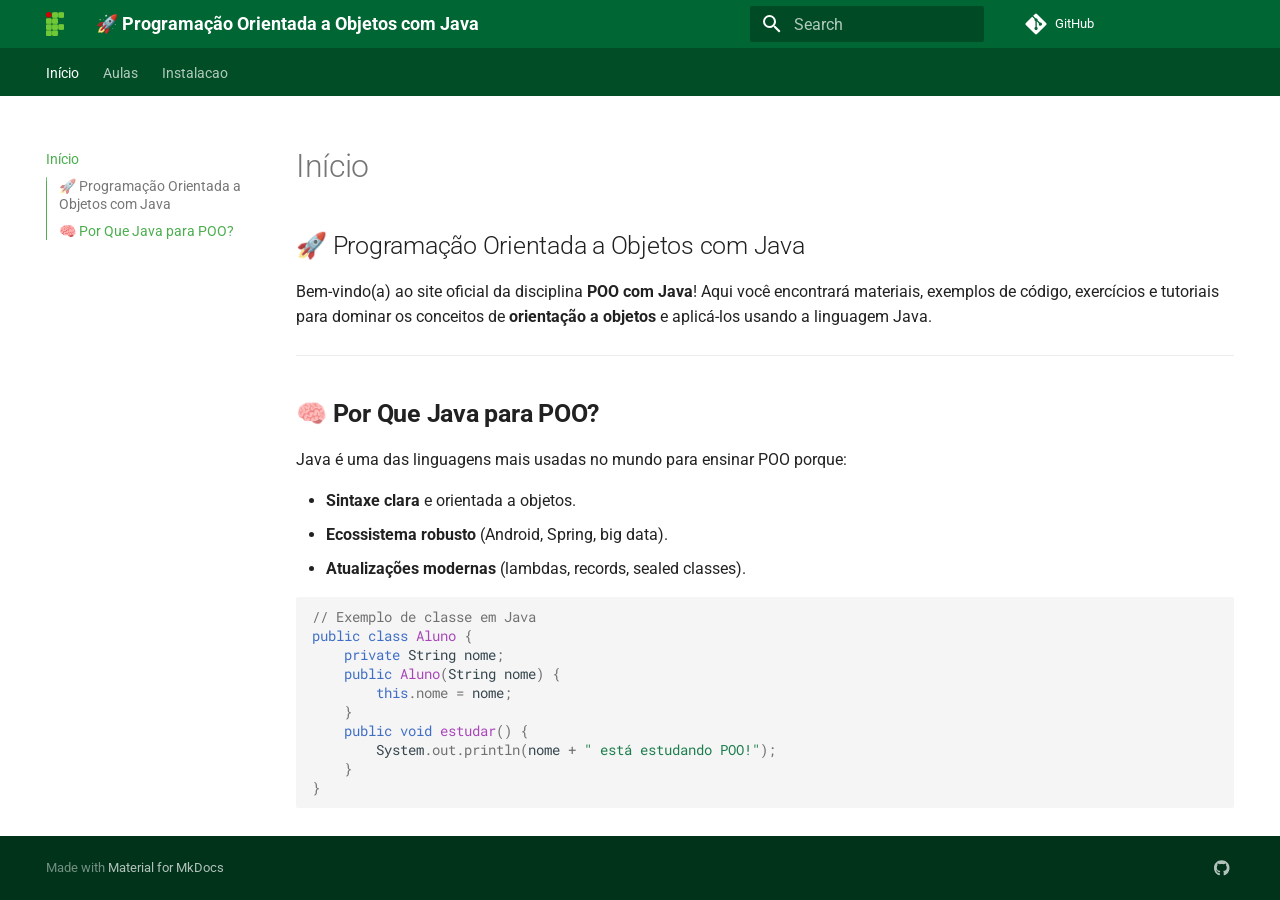
==== commit ed399cd9: "Deployed bd4372f with MkDocs version: 1.6.1" ====
--- a/index.html
+++ b/index.html
@@ -14,13 +14,15 @@
       
       
       
+        <link rel="next" href="aulas/aula01/">
+      
       
       <link rel="icon" href="assets/images/favicon.png">
       <meta name="generator" content="mkdocs-1.6.1, mkdocs-material-9.6.11">
     
     
       
-        <title>Curso de Java</title>
+        <title>🚀 Programação Orientada a Objetos com Java</title>
       
     
     
@@ -72,7 +74,7 @@
     <div data-md-component="skip">
       
         
-        <a href="#welcome-to-mkdocs" class="md-skip">
+        <a href="#inicio" class="md-skip">
           Skip to content
         </a>
       
@@ -86,7 +88,7 @@
 
 <header class="md-header" data-md-component="header">
   <nav class="md-header__inner md-grid" aria-label="Header">
-    <a href="." title="Curso de Java" class="md-header__button md-logo" aria-label="Curso de Java" data-md-component="logo">
+    <a href="." title="🚀 Programação Orientada a Objetos com Java" class="md-header__button md-logo" aria-label="🚀 Programação Orientada a Objetos com Java" data-md-component="logo">
       
   <img src="assets/images/logo-ifrn.png" alt="logo">
 
@@ -99,7 +101,7 @@
       <div class="md-header__ellipsis">
         <div class="md-header__topic">
           <span class="md-ellipsis">
-            Curso de Java
+            🚀 Programação Orientada a Objetos com Java
           </span>
         </div>
         <div class="md-header__topic" data-md-component="header-topic">
@@ -213,13 +215,35 @@
     
     
       <li class="md-tabs__item">
-        <a href="materiais/aulas.md" class="md-tabs__link">
-          
-  
-  
-    
-  
-  Materiais
+        <a href="aulas/aula01/" class="md-tabs__link">
+          
+  
+  
+    
+  
+  Aulas
+
+        </a>
+      </li>
+    
+  
+
+      
+        
+  
+  
+  
+  
+    
+    
+      <li class="md-tabs__item">
+        <a href="instalacao/" class="md-tabs__link">
+          
+  
+  
+    
+  
+  Instalacao
 
         </a>
       </li>
@@ -251,12 +275,12 @@
 
 <nav class="md-nav md-nav--primary md-nav--lifted md-nav--integrated" aria-label="Navigation" data-md-level="0">
   <label class="md-nav__title" for="__drawer">
-    <a href="." title="Curso de Java" class="md-nav__button md-logo" aria-label="Curso de Java" data-md-component="logo">
+    <a href="." title="🚀 Programação Orientada a Objetos com Java" class="md-nav__button md-logo" aria-label="🚀 Programação Orientada a Objetos com Java" data-md-component="logo">
       
   <img src="assets/images/logo-ifrn.png" alt="logo">
 
     </a>
-    Curso de Java
+    🚀 Programação Orientada a Objetos com Java
   </label>
   
     <div class="md-nav__source">
@@ -330,18 +354,18 @@
     <ul class="md-nav__list" data-md-component="toc" data-md-scrollfix>
       
         <li class="md-nav__item">
-  <a href="#commands" class="md-nav__link">
+  <a href="#programacao-orientada-a-objetos-com-java" class="md-nav__link">
     <span class="md-ellipsis">
-      Commands
+      🚀 Programação Orientada a Objetos com Java
     </span>
   </a>
   
 </li>
       
         <li class="md-nav__item">
-  <a href="#project-layout" class="md-nav__link">
+  <a href="#por-que-java-para-poo" class="md-nav__link">
     <span class="md-ellipsis">
-      Project layout
+      🧠 Por Que Java para POO?
     </span>
   </a>
   
@@ -368,6 +392,10 @@
       
         
       
+        
+      
+        
+      
     
     
     
@@ -387,7 +415,7 @@
   
   
   <span class="md-ellipsis">
-    Materiais
+    Aulas
     
   </span>
   
@@ -398,7 +426,7 @@
         <nav class="md-nav" data-md-level="1" aria-labelledby="__nav_2_label" aria-expanded="false">
           <label class="md-nav__title" for="__nav_2">
             <span class="md-nav__icon md-icon"></span>
-            Materiais
+            Aulas
           </label>
           <ul class="md-nav__list" data-md-scrollfix>
             
@@ -409,12 +437,12 @@
   
   
     <li class="md-nav__item">
-      <a href="materiais/aulas.md" class="md-nav__link">
+      <a href="aulas/aula01/" class="md-nav__link">
         
   
   
   <span class="md-ellipsis">
-    Aulas
+    Aula 01 - Linguagem Java
     
   </span>
   
@@ -432,12 +460,12 @@
   
   
     <li class="md-nav__item">
-      <a href="materiais/exercicios.md" class="md-nav__link">
+      <a href="aulas/aula02/" class="md-nav__link">
         
   
   
   <span class="md-ellipsis">
-    Exercícios
+    Aula 02 - 🖥️ Como o Java Funciona
     
   </span>
   
@@ -446,6 +474,110 @@
     </li>
   
 
+              
+            
+              
+                
+  
+  
+  
+  
+    <li class="md-nav__item">
+      <a href="aulas/aula03/" class="md-nav__link">
+        
+  
+  
+  <span class="md-ellipsis">
+    Aula 03 - 📦 Tipos Primitivos
+    
+  </span>
+  
+
+      </a>
+    </li>
+  
+
+              
+            
+              
+                
+  
+  
+  
+  
+    <li class="md-nav__item">
+      <a href="aulas/aula04/" class="md-nav__link">
+        
+  
+  
+  <span class="md-ellipsis">
+    ⌨️ Aula 04 - Entrada e Saída
+    
+  </span>
+  
+
+      </a>
+    </li>
+  
+
+              
+            
+          </ul>
+        </nav>
+      
+    </li>
+  
+
+    
+      
+      
+  
+  
+  
+  
+    
+    
+      
+        
+          
+        
+      
+    
+    
+    
+      
+      
+    
+    
+    <li class="md-nav__item md-nav__item--nested">
+      
+        
+        
+        <input class="md-nav__toggle md-toggle " type="checkbox" id="__nav_3" >
+        
+          
+          <div class="md-nav__link md-nav__container">
+            <a href="instalacao/" class="md-nav__link ">
+              
+  
+  
+  <span class="md-ellipsis">
+    Instalacao
+    
+  </span>
+  
+
+            </a>
+            
+          </div>
+        
+        <nav class="md-nav" data-md-level="1" aria-labelledby="__nav_3_label" aria-expanded="false">
+          <label class="md-nav__title" for="__nav_3">
+            <span class="md-nav__icon md-icon"></span>
+            Instalacao
+          </label>
+          <ul class="md-nav__list" data-md-scrollfix>
+            
               
             
           </ul>
@@ -474,20 +606,27 @@
   
 
 
-<h1 id="welcome-to-mkdocs">Welcome to MkDocs<a class="headerlink" href="#welcome-to-mkdocs" title="Permanent link">&para;</a></h1>
-<p>For full documentation visit <a href="https://www.mkdocs.org">mkdocs.org</a>.</p>
-<h2 id="commands">Commands<a class="headerlink" href="#commands" title="Permanent link">&para;</a></h2>
+<h1 id="inicio">Início<a class="headerlink" href="#inicio" title="Permanent link">&para;</a></h1>
+<h2 id="programacao-orientada-a-objetos-com-java">🚀 Programação Orientada a Objetos com Java<a class="headerlink" href="#programacao-orientada-a-objetos-com-java" title="Permanent link">&para;</a></h2>
+<p>Bem-vindo(a) ao site oficial da disciplina <strong>POO com Java</strong>! Aqui você encontrará materiais, exemplos de código, exercícios e tutoriais para dominar os conceitos de <strong>orientação a objetos</strong> e aplicá-los usando a linguagem Java.  </p>
+<hr />
+<h2 id="por-que-java-para-poo">🧠 <strong>Por Que Java para POO?</strong><a class="headerlink" href="#por-que-java-para-poo" title="Permanent link">&para;</a></h2>
+<p>Java é uma das linguagens mais usadas no mundo para ensinar POO porque:</p>
 <ul>
-<li><code>mkdocs new [dir-name]</code> - Create a new project.</li>
-<li><code>mkdocs serve</code> - Start the live-reloading docs server.</li>
-<li><code>mkdocs build</code> - Build the documentation site.</li>
-<li><code>mkdocs -h</code> - Print help message and exit.</li>
+<li><strong>Sintaxe clara</strong> e orientada a objetos.  </li>
+<li><strong>Ecossistema robusto</strong> (Android, Spring, big data).  </li>
+<li><strong>Atualizações modernas</strong> (lambdas, records, sealed classes).  </li>
 </ul>
-<h2 id="project-layout">Project layout<a class="headerlink" href="#project-layout" title="Permanent link">&para;</a></h2>
-<div class="highlight"><pre><span></span><code>mkdocs.yml    # The configuration file.
-docs/
-    index.md  # The documentation homepage.
-    ...       # Other markdown pages, images and other files.
+<div class="highlight"><pre><span></span><code><span class="c1">// Exemplo de classe em Java</span>
+<span class="kd">public</span><span class="w"> </span><span class="kd">class</span> <span class="nc">Aluno</span><span class="w"> </span><span class="p">{</span>
+<span class="w">    </span><span class="kd">private</span><span class="w"> </span><span class="n">String</span><span class="w"> </span><span class="n">nome</span><span class="p">;</span>
+<span class="w">    </span><span class="kd">public</span><span class="w"> </span><span class="nf">Aluno</span><span class="p">(</span><span class="n">String</span><span class="w"> </span><span class="n">nome</span><span class="p">)</span><span class="w"> </span><span class="p">{</span><span class="w"> </span>
+<span class="w">        </span><span class="k">this</span><span class="p">.</span><span class="na">nome</span><span class="w"> </span><span class="o">=</span><span class="w"> </span><span class="n">nome</span><span class="p">;</span><span class="w"> </span>
+<span class="w">    </span><span class="p">}</span>
+<span class="w">    </span><span class="kd">public</span><span class="w"> </span><span class="kt">void</span><span class="w"> </span><span class="nf">estudar</span><span class="p">()</span><span class="w"> </span><span class="p">{</span>
+<span class="w">        </span><span class="n">System</span><span class="p">.</span><span class="na">out</span><span class="p">.</span><span class="na">println</span><span class="p">(</span><span class="n">nome</span><span class="w"> </span><span class="o">+</span><span class="w"> </span><span class="s">&quot; está estudando POO!&quot;</span><span class="p">);</span>
+<span class="w">    </span><span class="p">}</span>
+<span class="p">}</span>
 </code></pre></div>
 
 
@@ -496,27 +635,6 @@
 
 
 
-  
-    
-  
-  
-
-
-  <aside class="md-source-file">
-    
-      
-  <span class="md-source-file__fact">
-    <span class="md-icon" title="Last update">
-      <svg xmlns="http://www.w3.org/2000/svg" viewBox="0 0 24 24"><path d="M21 13.1c-.1 0-.3.1-.4.2l-1 1 2.1 2.1 1-1c.2-.2.2-.6 0-.8l-1.3-1.3c-.1-.1-.2-.2-.4-.2m-1.9 1.8-6.1 6V23h2.1l6.1-6.1zM12.5 7v5.2l4 2.4-1 1L11 13V7zM11 21.9c-5.1-.5-9-4.8-9-9.9C2 6.5 6.5 2 12 2c5.3 0 9.6 4.1 10 9.3-.3-.1-.6-.2-1-.2s-.7.1-1 .2C19.6 7.2 16.2 4 12 4c-4.4 0-8 3.6-8 8 0 4.1 3.1 7.5 7.1 7.9l-.1.2z"/></svg>
-    </span>
-    <span class="git-revision-date-localized-plugin git-revision-date-localized-plugin-date" title="April 14, 2025 14:37:29">April 14, 2025</span>
-  </span>
-
-    
-    
-    
-    
-  </aside>
 
 
 
--- a/stylesheets/extra.css
+++ b/stylesheets/extra.css
@@ -0,0 +1,41 @@
+
+:root {
+    --md-primary-fg-color: #006633;    /* Verde oficial IFRN */
+    --md-accent-fg-color:  #FFCC00;    /* Amarelo oficial IFRN */
+  }
+  
+  .md-header {
+    background-color: #006633;
+  }
+  
+  .md-tabs {
+    background-color: #004d26;
+  }
+  
+  .md-footer {
+    background-color: #004d26;
+  }
+  
+  .md-footer-meta {
+    background-color: #003319;
+  }
+  
+  /* Botões personalizados */
+  .md-button--ifrn {
+    border: 1px solid #FFCC00;
+    color: #FFCC00 !important;
+    margin: 0.5em;
+  }
+  
+  .md-button--ifrn:hover {
+    background-color: #FFCC00;
+    color: #006633 !important;
+  }
+  
+  /* Cards para materiais */
+  .ifrn-card {
+    border: 1px solid #006633;
+    border-radius: 5px;
+    padding: 1rem;
+    margin: 1rem 0;
+  }
